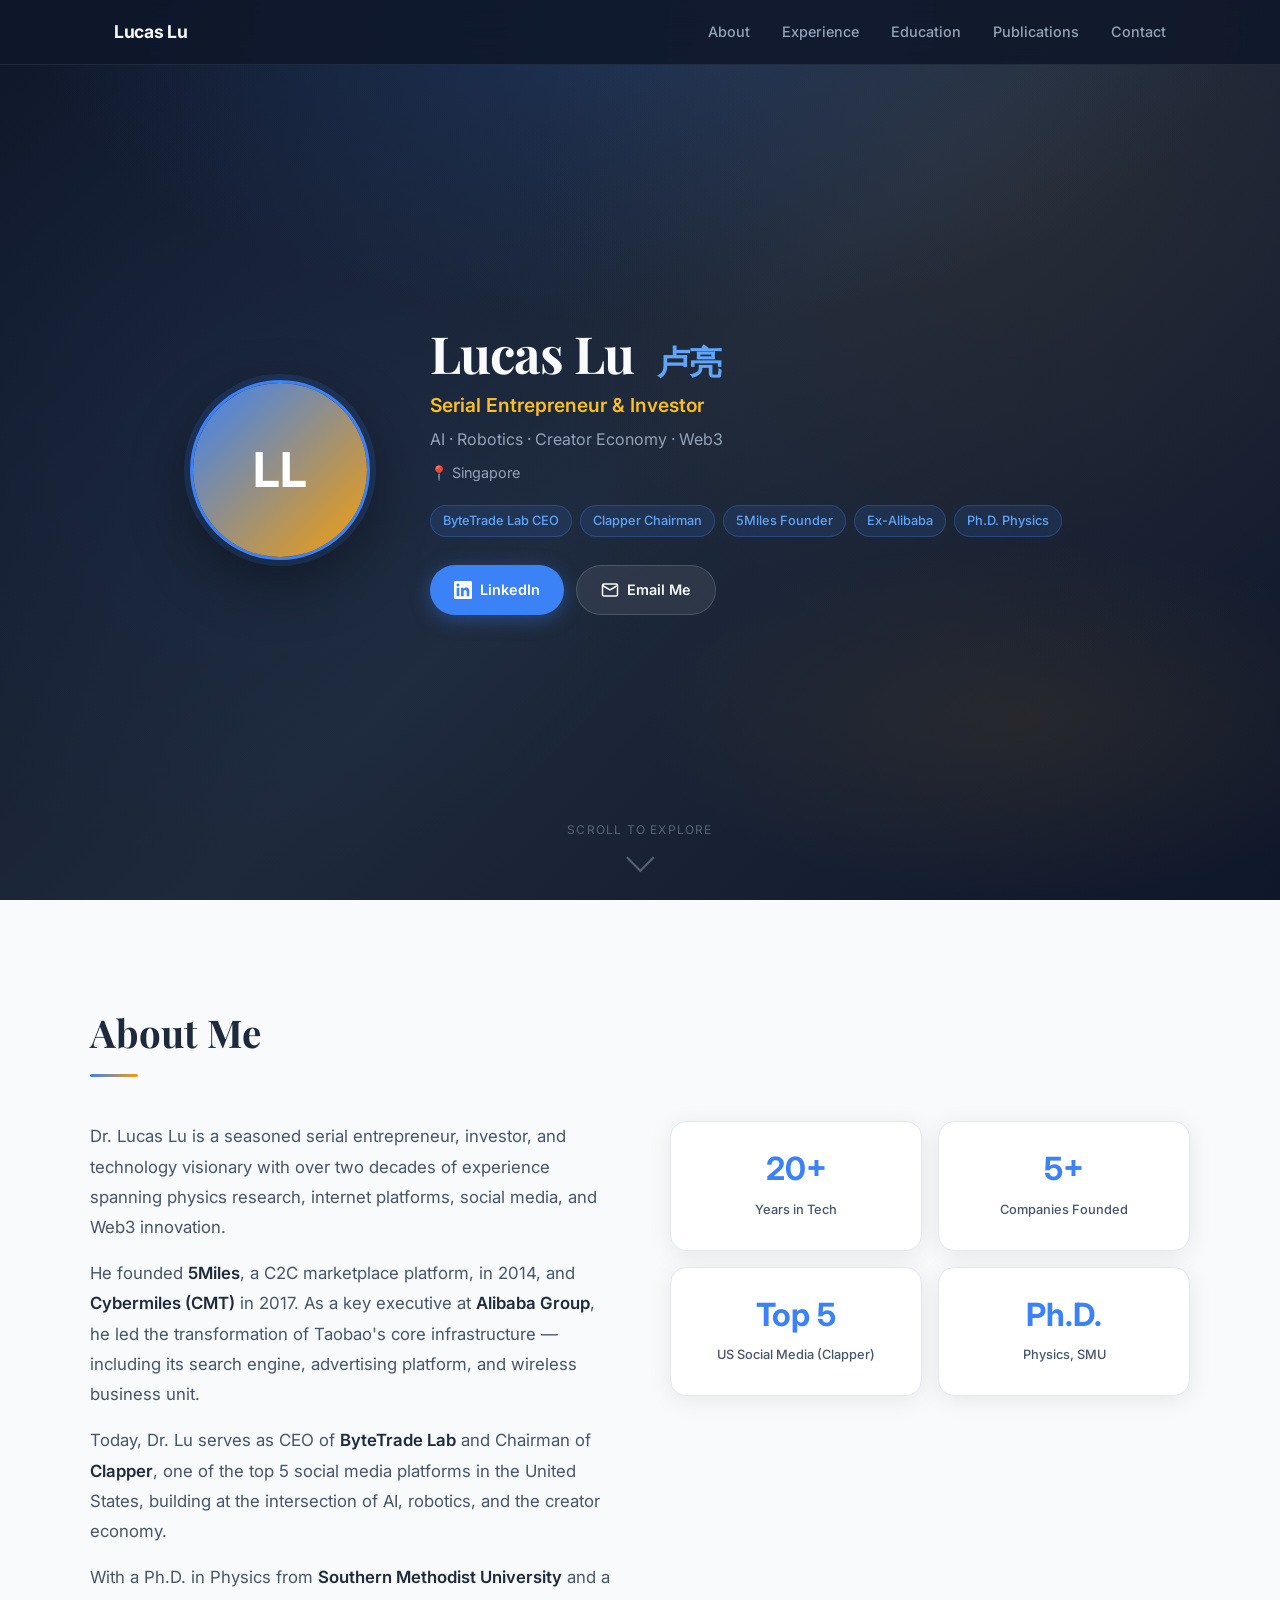
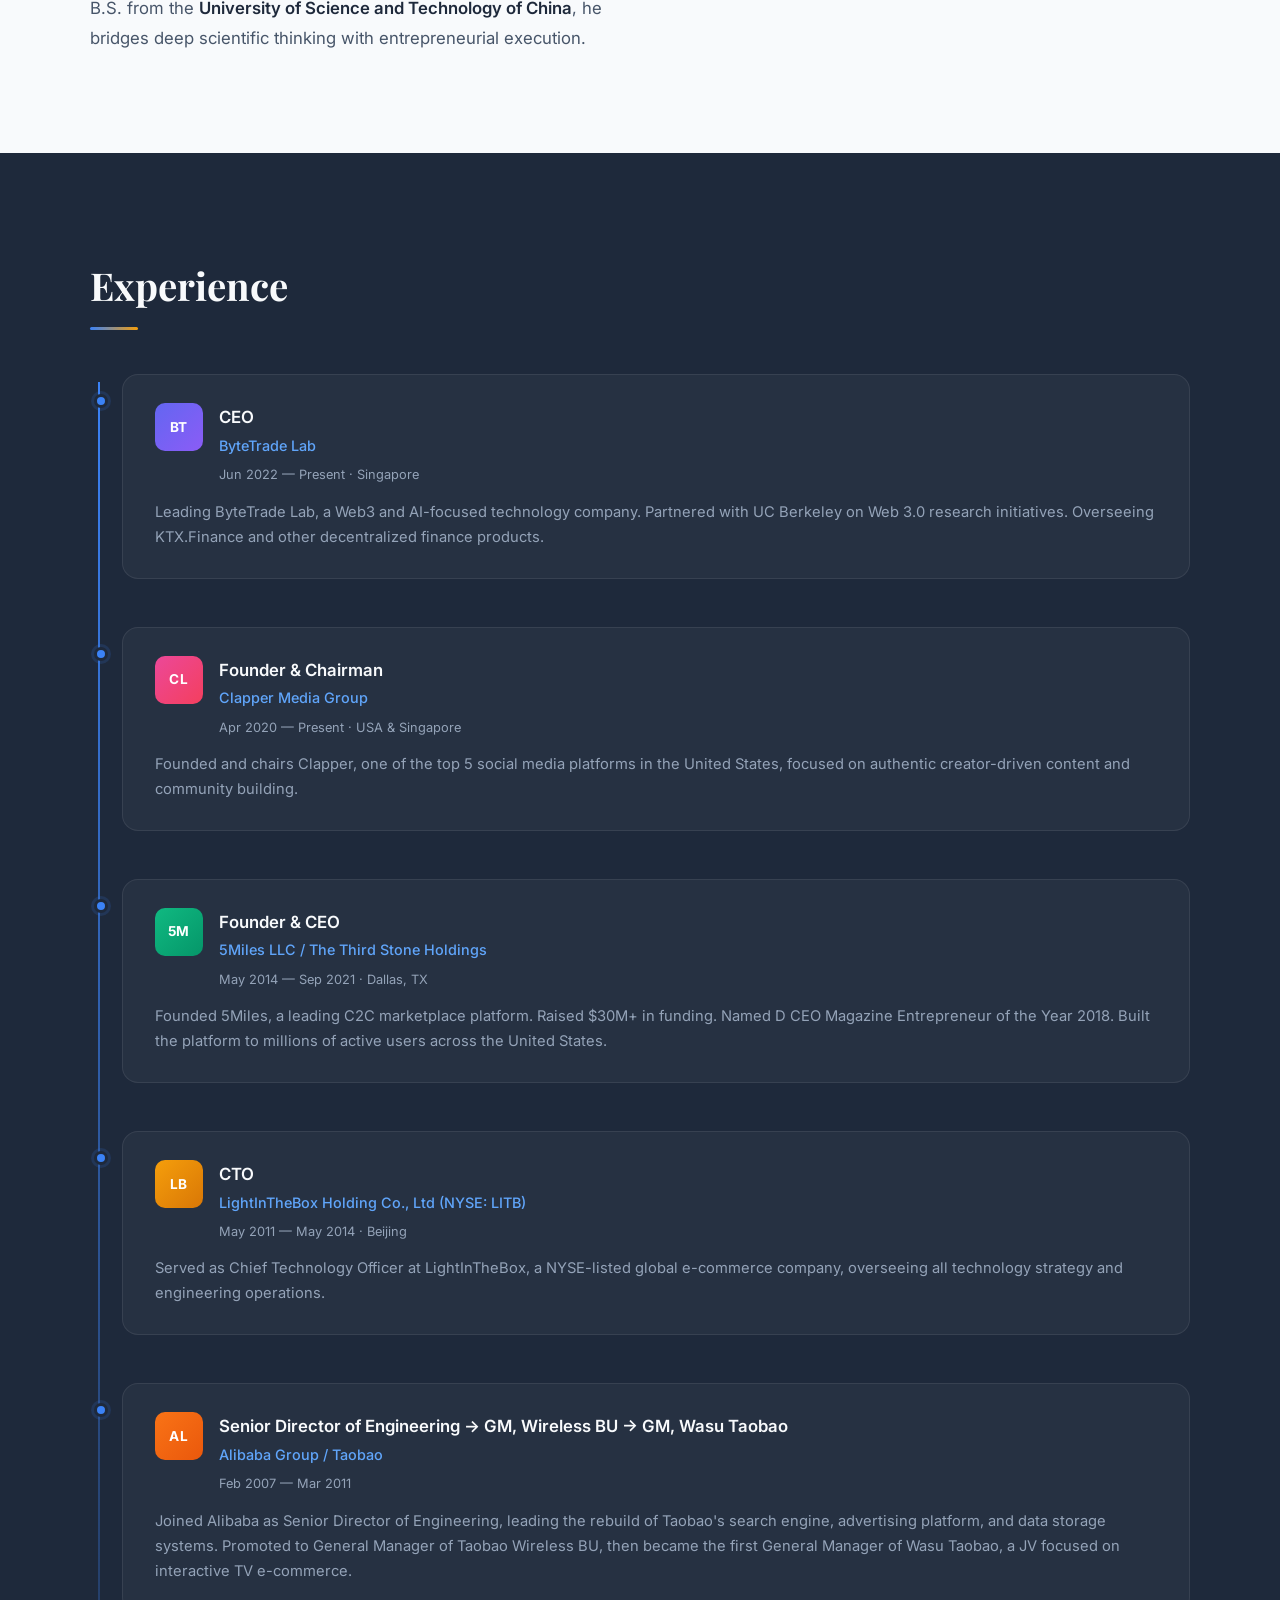
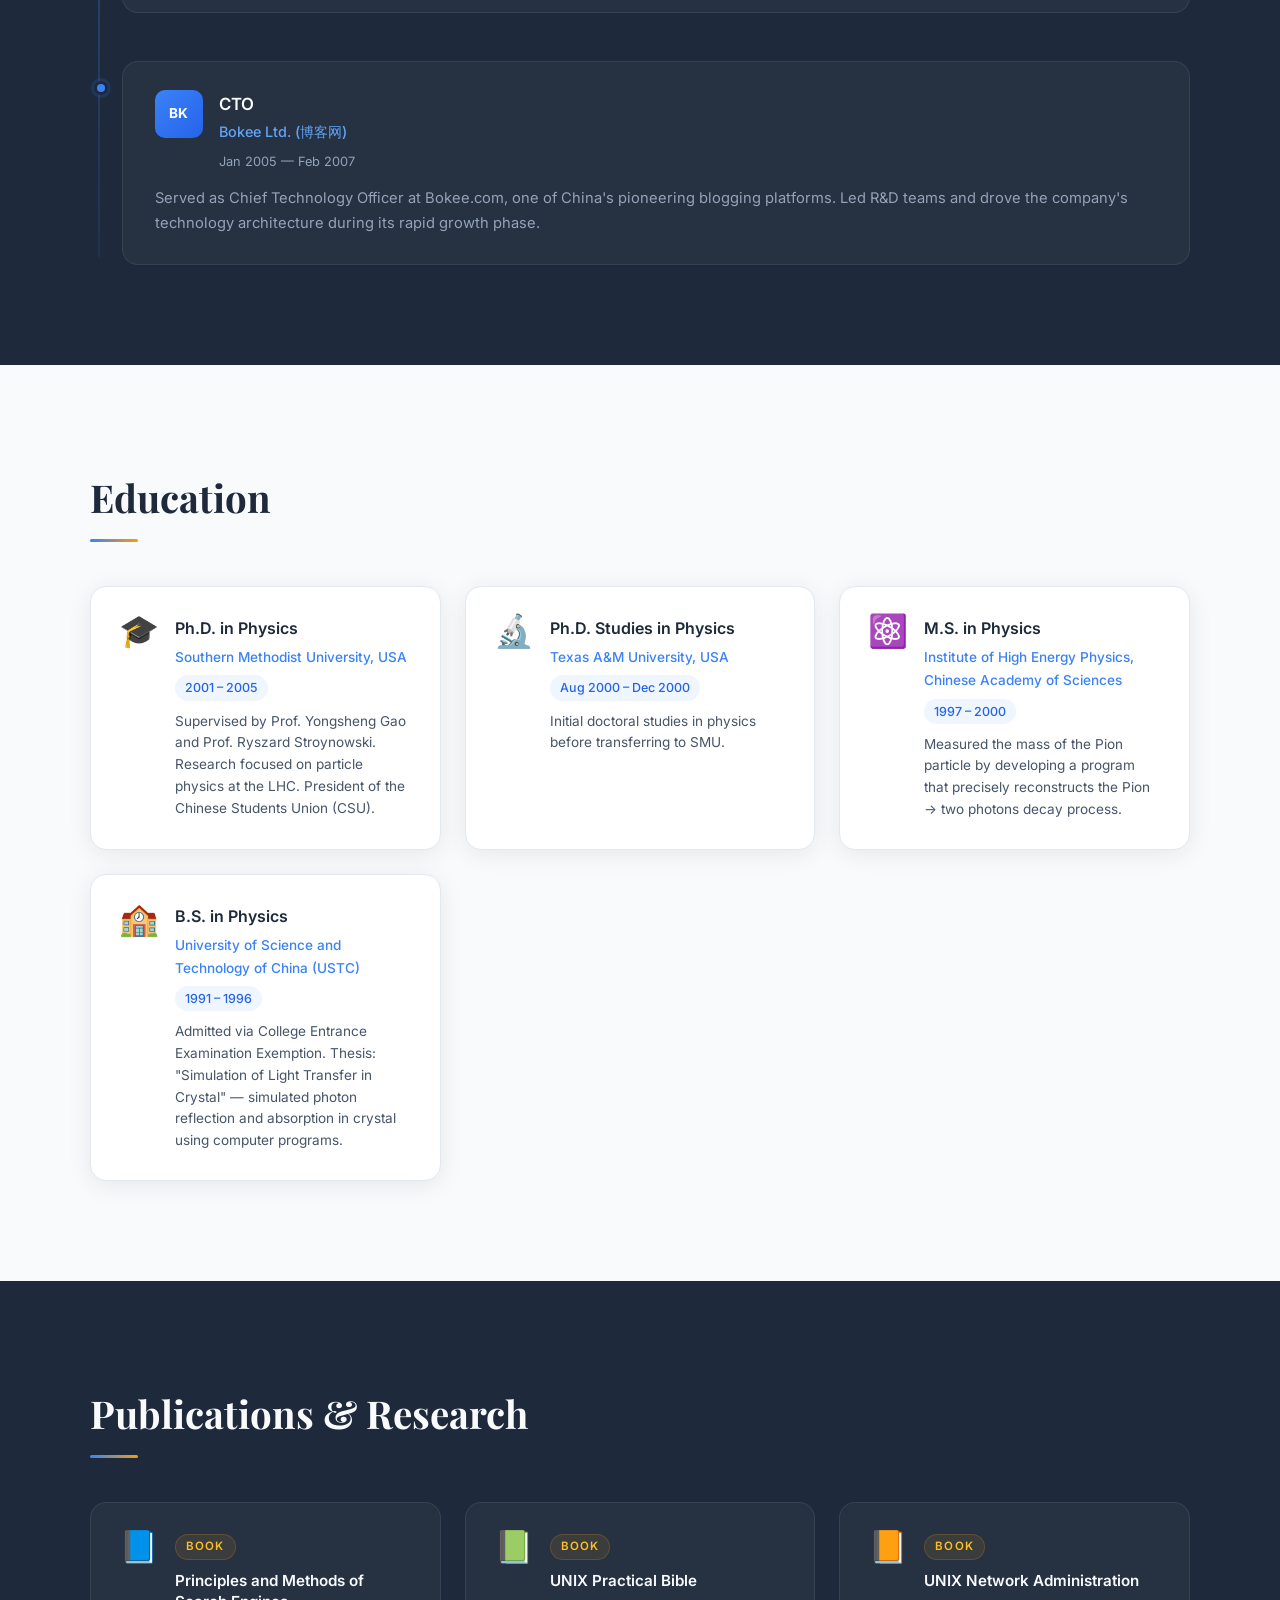
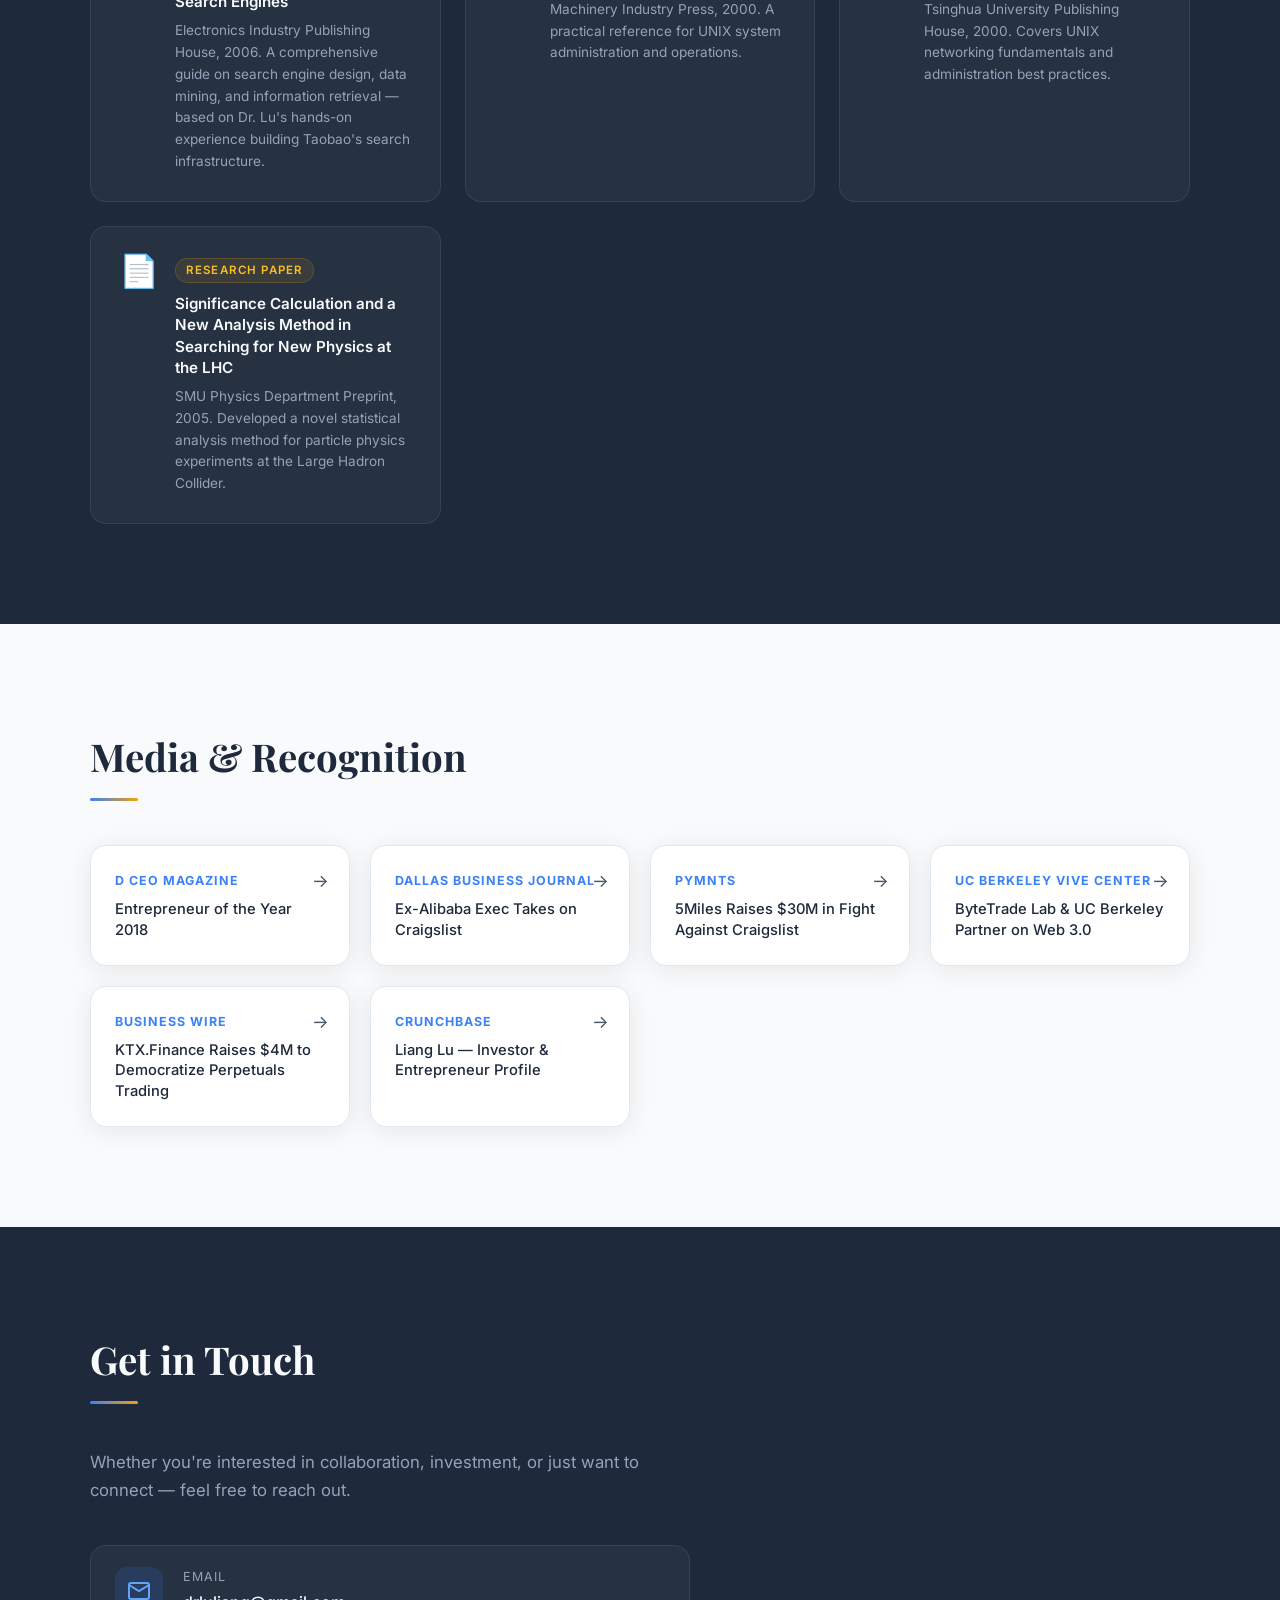
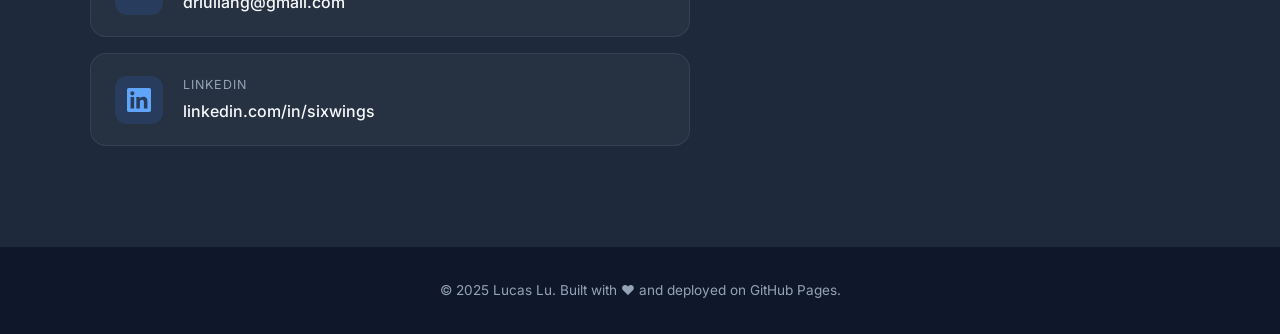
==== index.html @ 990ddc38 "Initial commit: Lucas Lu personal portfolio website" ====
<!DOCTYPE html>
<html lang="en">
<head>
  <meta charset="UTF-8" />
  <meta name="viewport" content="width=device-width, initial-scale=1.0" />
  <title>Lucas Lu — Serial Entrepreneur & Investor</title>
  <link rel="preconnect" href="https://fonts.googleapis.com" />
  <link rel="preconnect" href="https://fonts.gstatic.com" crossorigin />
  <link href="https://fonts.googleapis.com/css2?family=Inter:wght@300;400;500;600;700&family=Playfair+Display:wght@700&display=swap" rel="stylesheet" />
  <link rel="stylesheet" href="style.css" />
</head>
<body>

  <!-- 导航栏 -->
  <nav id="navbar">
    <div class="nav-inner">
      <span class="nav-logo">Lucas Lu</span>
      <ul class="nav-links">
        <li><a href="#about">About</a></li>
        <li><a href="#experience">Experience</a></li>
        <li><a href="#education">Education</a></li>
        <li><a href="#publications">Publications</a></li>
        <li><a href="#contact">Contact</a></li>
      </ul>
      <button class="hamburger" id="hamburger" aria-label="Toggle menu">
        <span></span><span></span><span></span>
      </button>
    </div>
  </nav>

  <!-- Hero 区域 -->
  <header class="hero" id="hero">
    <div class="hero-bg"></div>
    <div class="hero-content">
      <div class="hero-avatar">
        <img src="avatar.jpg" alt="Lucas Lu" onerror="this.style.display='none'; document.getElementById('avatar-fallback').style.display='flex';" />
        <div id="avatar-fallback" class="avatar-fallback">LL</div>
      </div>
      <div class="hero-text">
        <h1 class="hero-name">Lucas Lu <span class="hero-name-cn">卢亮</span></h1>
        <p class="hero-title">Serial Entrepreneur &amp; Investor</p>
        <p class="hero-subtitle">AI · Robotics · Creator Economy · Web3</p>
        <p class="hero-location">📍 Singapore</p>
        <div class="hero-tags">
          <span class="tag">ByteTrade Lab CEO</span>
          <span class="tag">Clapper Chairman</span>
          <span class="tag">5Miles Founder</span>
          <span class="tag">Ex-Alibaba</span>
          <span class="tag">Ph.D. Physics</span>
        </div>
        <div class="hero-cta">
          <a href="https://www.linkedin.com/in/sixwings/" target="_blank" class="btn btn-primary">
            <svg width="18" height="18" viewBox="0 0 24 24" fill="currentColor"><path d="M20.447 20.452h-3.554v-5.569c0-1.328-.027-3.037-1.852-3.037-1.853 0-2.136 1.445-2.136 2.939v5.667H9.351V9h3.414v1.561h.046c.477-.9 1.637-1.85 3.37-1.85 3.601 0 4.267 2.37 4.267 5.455v6.286zM5.337 7.433a2.062 2.062 0 0 1-2.063-2.065 2.064 2.064 0 1 1 2.063 2.065zm1.782 13.019H3.555V9h3.564v11.452zM22.225 0H1.771C.792 0 0 .774 0 1.729v20.542C0 23.227.792 24 1.771 24h20.451C23.2 24 24 23.227 24 22.271V1.729C24 .774 23.2 0 22.222 0h.003z"/></svg>
            LinkedIn
          </a>
          <a href="mailto:drluliang@gmail.com" class="btn btn-secondary">
            <svg width="18" height="18" viewBox="0 0 24 24" fill="none" stroke="currentColor" stroke-width="2"><path d="M4 4h16c1.1 0 2 .9 2 2v12c0 1.1-.9 2-2 2H4c-1.1 0-2-.9-2-2V6c0-1.1.9-2 2-2z"/><polyline points="22,6 12,12 2,6"/></svg>
            Email Me
          </a>
        </div>
      </div>
    </div>
    <div class="hero-scroll-hint">
      <span>Scroll to explore</span>
      <div class="scroll-arrow"></div>
    </div>
  </header>

  <!-- About 区域 -->
  <section id="about" class="section section-light">
    <div class="container">
      <h2 class="section-title">About Me</h2>
      <div class="about-grid">
        <div class="about-text">
          <p>Dr. Lucas Lu is a seasoned serial entrepreneur, investor, and technology visionary with over two decades of experience spanning physics research, internet platforms, social media, and Web3 innovation.</p>
          <p>He founded <strong>5Miles</strong>, a C2C marketplace platform, in 2014, and <strong>Cybermiles (CMT)</strong> in 2017. As a key executive at <strong>Alibaba Group</strong>, he led the transformation of Taobao's core infrastructure — including its search engine, advertising platform, and wireless business unit.</p>
          <p>Today, Dr. Lu serves as CEO of <strong>ByteTrade Lab</strong> and Chairman of <strong>Clapper</strong>, one of the top 5 social media platforms in the United States, building at the intersection of AI, robotics, and the creator economy.</p>
          <p>With a Ph.D. in Physics from <strong>Southern Methodist University</strong> and a B.S. from the <strong>University of Science and Technology of China</strong>, he bridges deep scientific thinking with entrepreneurial execution.</p>
        </div>
        <div class="about-stats">
          <div class="stat-card">
            <span class="stat-num">20+</span>
            <span class="stat-label">Years in Tech</span>
          </div>
          <div class="stat-card">
            <span class="stat-num">5+</span>
            <span class="stat-label">Companies Founded</span>
          </div>
          <div class="stat-card">
            <span class="stat-num">Top 5</span>
            <span class="stat-label">US Social Media (Clapper)</span>
          </div>
          <div class="stat-card">
            <span class="stat-num">Ph.D.</span>
            <span class="stat-label">Physics, SMU</span>
          </div>
        </div>
      </div>
    </div>
  </section>

  <!-- Experience 区域 -->
  <section id="experience" class="section section-dark">
    <div class="container">
      <h2 class="section-title">Experience</h2>
      <div class="timeline">

        <div class="timeline-item">
          <div class="timeline-dot"></div>
          <div class="timeline-content">
            <div class="timeline-header">
              <div class="company-logo logo-bytetrade">BT</div>
              <div>
                <h3>CEO</h3>
                <p class="company">ByteTrade Lab</p>
                <span class="period">Jun 2022 — Present · Singapore</span>
              </div>
            </div>
            <p class="timeline-desc">Leading ByteTrade Lab, a Web3 and AI-focused technology company. Partnered with UC Berkeley on Web 3.0 research initiatives. Overseeing KTX.Finance and other decentralized finance products.</p>
          </div>
        </div>

        <div class="timeline-item">
          <div class="timeline-dot"></div>
          <div class="timeline-content">
            <div class="timeline-header">
              <div class="company-logo logo-clapper">CL</div>
              <div>
                <h3>Founder &amp; Chairman</h3>
                <p class="company">Clapper Media Group</p>
                <span class="period">Apr 2020 — Present · USA &amp; Singapore</span>
              </div>
            </div>
            <p class="timeline-desc">Founded and chairs Clapper, one of the top 5 social media platforms in the United States, focused on authentic creator-driven content and community building.</p>
          </div>
        </div>

        <div class="timeline-item">
          <div class="timeline-dot"></div>
          <div class="timeline-content">
            <div class="timeline-header">
              <div class="company-logo logo-5miles">5M</div>
              <div>
                <h3>Founder &amp; CEO</h3>
                <p class="company">5Miles LLC / The Third Stone Holdings</p>
                <span class="period">May 2014 — Sep 2021 · Dallas, TX</span>
              </div>
            </div>
            <p class="timeline-desc">Founded 5Miles, a leading C2C marketplace platform. Raised $30M+ in funding. Named D CEO Magazine Entrepreneur of the Year 2018. Built the platform to millions of active users across the United States.</p>
          </div>
        </div>

        <div class="timeline-item">
          <div class="timeline-dot"></div>
          <div class="timeline-content">
            <div class="timeline-header">
              <div class="company-logo logo-litb">LB</div>
              <div>
                <h3>CTO</h3>
                <p class="company">LightInTheBox Holding Co., Ltd (NYSE: LITB)</p>
                <span class="period">May 2011 — May 2014 · Beijing</span>
              </div>
            </div>
            <p class="timeline-desc">Served as Chief Technology Officer at LightInTheBox, a NYSE-listed global e-commerce company, overseeing all technology strategy and engineering operations.</p>
          </div>
        </div>

        <div class="timeline-item">
          <div class="timeline-dot"></div>
          <div class="timeline-content">
            <div class="timeline-header">
              <div class="company-logo logo-alibaba">AL</div>
              <div>
                <h3>Senior Director of Engineering → GM, Wireless BU → GM, Wasu Taobao</h3>
                <p class="company">Alibaba Group / Taobao</p>
                <span class="period">Feb 2007 — Mar 2011</span>
              </div>
            </div>
            <p class="timeline-desc">Joined Alibaba as Senior Director of Engineering, leading the rebuild of Taobao's search engine, advertising platform, and data storage systems. Promoted to General Manager of Taobao Wireless BU, then became the first General Manager of Wasu Taobao, a JV focused on interactive TV e-commerce.</p>
          </div>
        </div>

        <div class="timeline-item">
          <div class="timeline-dot"></div>
          <div class="timeline-content">
            <div class="timeline-header">
              <div class="company-logo logo-bokee">BK</div>
              <div>
                <h3>CTO</h3>
                <p class="company">Bokee Ltd. (博客网)</p>
                <span class="period">Jan 2005 — Feb 2007</span>
              </div>
            </div>
            <p class="timeline-desc">Served as Chief Technology Officer at Bokee.com, one of China's pioneering blogging platforms. Led R&amp;D teams and drove the company's technology architecture during its rapid growth phase.</p>
          </div>
        </div>

      </div>
    </div>
  </section>

  <!-- Education 区域 -->
  <section id="education" class="section section-light">
    <div class="container">
      <h2 class="section-title">Education</h2>
      <div class="edu-grid">
        <div class="edu-card">
          <div class="edu-icon">🎓</div>
          <div class="edu-info">
            <h3>Ph.D. in Physics</h3>
            <p class="edu-school">Southern Methodist University, USA</p>
            <span class="edu-year">2001 – 2005</span>
            <p class="edu-detail">Supervised by Prof. Yongsheng Gao and Prof. Ryszard Stroynowski. Research focused on particle physics at the LHC. President of the Chinese Students Union (CSU).</p>
          </div>
        </div>
        <div class="edu-card">
          <div class="edu-icon">🔬</div>
          <div class="edu-info">
            <h3>Ph.D. Studies in Physics</h3>
            <p class="edu-school">Texas A&amp;M University, USA</p>
            <span class="edu-year">Aug 2000 – Dec 2000</span>
            <p class="edu-detail">Initial doctoral studies in physics before transferring to SMU.</p>
          </div>
        </div>
        <div class="edu-card">
          <div class="edu-icon">⚛️</div>
          <div class="edu-info">
            <h3>M.S. in Physics</h3>
            <p class="edu-school">Institute of High Energy Physics, Chinese Academy of Sciences</p>
            <span class="edu-year">1997 – 2000</span>
            <p class="edu-detail">Measured the mass of the Pion particle by developing a program that precisely reconstructs the Pion → two photons decay process.</p>
          </div>
        </div>
        <div class="edu-card">
          <div class="edu-icon">🏫</div>
          <div class="edu-info">
            <h3>B.S. in Physics</h3>
            <p class="edu-school">University of Science and Technology of China (USTC)</p>
            <span class="edu-year">1991 – 1996</span>
            <p class="edu-detail">Admitted via College Entrance Examination Exemption. Thesis: "Simulation of Light Transfer in Crystal" — simulated photon reflection and absorption in crystal using computer programs.</p>
          </div>
        </div>
      </div>
    </div>
  </section>

  <!-- Publications 区域 -->
  <section id="publications" class="section section-dark">
    <div class="container">
      <h2 class="section-title">Publications &amp; Research</h2>
      <div class="pub-grid">
        <div class="pub-card book">
          <div class="pub-icon">📘</div>
          <div class="pub-content">
            <span class="pub-type">Book</span>
            <h3>Principles and Methods of Search Engines</h3>
            <p>Electronics Industry Publishing House, 2006. A comprehensive guide on search engine design, data mining, and information retrieval — based on Dr. Lu's hands-on experience building Taobao's search infrastructure.</p>
          </div>
        </div>
        <div class="pub-card book">
          <div class="pub-icon">📗</div>
          <div class="pub-content">
            <span class="pub-type">Book</span>
            <h3>UNIX Practical Bible</h3>
            <p>Machinery Industry Press, 2000. A practical reference for UNIX system administration and operations.</p>
          </div>
        </div>
        <div class="pub-card book">
          <div class="pub-icon">📙</div>
          <div class="pub-content">
            <span class="pub-type">Book</span>
            <h3>UNIX Network Administration</h3>
            <p>Tsinghua University Publishing House, 2000. Covers UNIX networking fundamentals and administration best practices.</p>
          </div>
        </div>
        <div class="pub-card paper">
          <div class="pub-icon">📄</div>
          <div class="pub-content">
            <span class="pub-type">Research Paper</span>
            <h3>Significance Calculation and a New Analysis Method in Searching for New Physics at the LHC</h3>
            <p>SMU Physics Department Preprint, 2005. Developed a novel statistical analysis method for particle physics experiments at the Large Hadron Collider.</p>
          </div>
        </div>
      </div>
    </div>
  </section>

  <!-- Media 区域 -->
  <section id="media" class="section section-light">
    <div class="container">
      <h2 class="section-title">Media &amp; Recognition</h2>
      <div class="media-grid">
        <a href="https://www.dmagazine.com/publications/d-ceo/2018/july/entrepreneur-of-the-year/" target="_blank" class="media-card">
          <div class="media-source">D CEO Magazine</div>
          <p>Entrepreneur of the Year 2018</p>
          <span class="media-arrow">→</span>
        </a>
        <a href="https://www.bizjournals.com/dallas/news/2016/11/21/an-ex-alibaba-exec-takes-on-craigslist-and.html" target="_blank" class="media-card">
          <div class="media-source">Dallas Business Journal</div>
          <p>Ex-Alibaba Exec Takes on Craigslist</p>
          <span class="media-arrow">→</span>
        </a>
        <a href="https://www.pymnts.com/news/retail/2016/5miles-raises-30m-in-fight-against-craigslist/" target="_blank" class="media-card">
          <div class="media-source">PYMNTS</div>
          <p>5Miles Raises $30M in Fight Against Craigslist</p>
          <span class="media-arrow">→</span>
        </a>
        <a href="https://vivecenter.berkeley.edu/bytetrade-lab-and-uc-berkeley-partner-on-web-3-0/" target="_blank" class="media-card">
          <div class="media-source">UC Berkeley VIVE Center</div>
          <p>ByteTrade Lab &amp; UC Berkeley Partner on Web 3.0</p>
          <span class="media-arrow">→</span>
        </a>
        <a href="https://www.businesswire.com/news/home/20230711536808/en/KTX.Finance-Raises-4-Million-to-Democratize-Perpetuals-Trading" target="_blank" class="media-card">
          <div class="media-source">Business Wire</div>
          <p>KTX.Finance Raises $4M to Democratize Perpetuals Trading</p>
          <span class="media-arrow">→</span>
        </a>
        <a href="https://www.crunchbase.com/person/liang-lu" target="_blank" class="media-card">
          <div class="media-source">Crunchbase</div>
          <p>Liang Lu — Investor &amp; Entrepreneur Profile</p>
          <span class="media-arrow">→</span>
        </a>
      </div>
    </div>
  </section>

  <!-- Contact 区域 -->
  <section id="contact" class="section section-dark">
    <div class="container">
      <h2 class="section-title">Get in Touch</h2>
      <div class="contact-wrapper">
        <p class="contact-intro">Whether you're interested in collaboration, investment, or just want to connect — feel free to reach out.</p>
        <div class="contact-links">
          <a href="mailto:drluliang@gmail.com" class="contact-item">
            <div class="contact-icon">
              <svg width="24" height="24" viewBox="0 0 24 24" fill="none" stroke="currentColor" stroke-width="2"><path d="M4 4h16c1.1 0 2 .9 2 2v12c0 1.1-.9 2-2 2H4c-1.1 0-2-.9-2-2V6c0-1.1.9-2 2-2z"/><polyline points="22,6 12,12 2,6"/></svg>
            </div>
            <div>
              <span class="contact-label">Email</span>
              <span class="contact-value">drluliang@gmail.com</span>
            </div>
          </a>
          <a href="https://www.linkedin.com/in/sixwings/" target="_blank" class="contact-item">
            <div class="contact-icon">
              <svg width="24" height="24" viewBox="0 0 24 24" fill="currentColor"><path d="M20.447 20.452h-3.554v-5.569c0-1.328-.027-3.037-1.852-3.037-1.853 0-2.136 1.445-2.136 2.939v5.667H9.351V9h3.414v1.561h.046c.477-.9 1.637-1.85 3.37-1.85 3.601 0 4.267 2.37 4.267 5.455v6.286zM5.337 7.433a2.062 2.062 0 0 1-2.063-2.065 2.064 2.064 0 1 1 2.063 2.065zm1.782 13.019H3.555V9h3.564v11.452zM22.225 0H1.771C.792 0 0 .774 0 1.729v20.542C0 23.227.792 24 1.771 24h20.451C23.2 24 24 23.227 24 22.271V1.729C24 .774 23.2 0 22.222 0h.003z"/></svg>
            </div>
            <div>
              <span class="contact-label">LinkedIn</span>
              <span class="contact-value">linkedin.com/in/sixwings</span>
            </div>
          </a>
        </div>
      </div>
    </div>
  </section>

  <!-- Footer -->
  <footer class="footer">
    <p>© 2025 Lucas Lu. Built with ❤️ and deployed on GitHub Pages.</p>
  </footer>

  <script src="script.js"></script>
</body>
</html>
---- style.css ----
/* ===== 全局重置与基础样式 ===== */
*, *::before, *::after {
  box-sizing: border-box;
  margin: 0;
  padding: 0;
}

:root {
  --primary: #0f172a;
  --secondary: #1e293b;
  --accent: #3b82f6;
  --accent-light: #60a5fa;
  --accent-glow: rgba(59, 130, 246, 0.15);
  --gold: #f59e0b;
  --gold-light: #fbbf24;
  --text-primary: #f8fafc;
  --text-secondary: #94a3b8;
  --text-dark: #1e293b;
  --text-dark-secondary: #475569;
  --surface-light: #f8fafc;
  --surface-card: #ffffff;
  --border-light: #e2e8f0;
  --border-dark: rgba(255,255,255,0.08);
  --radius: 16px;
  --radius-sm: 8px;
  --shadow: 0 4px 24px rgba(0,0,0,0.08);
  --shadow-lg: 0 8px 40px rgba(0,0,0,0.15);
  --transition: 0.3s cubic-bezier(0.4, 0, 0.2, 1);
}

html {
  scroll-behavior: smooth;
  font-size: 16px;
}

body {
  font-family: 'Inter', -apple-system, BlinkMacSystemFont, sans-serif;
  background: var(--primary);
  color: var(--text-primary);
  line-height: 1.7;
  overflow-x: hidden;
}

/* ===== 导航栏 ===== */
#navbar {
  position: fixed;
  top: 0;
  left: 0;
  right: 0;
  z-index: 1000;
  background: rgba(15, 23, 42, 0.85);
  backdrop-filter: blur(20px);
  -webkit-backdrop-filter: blur(20px);
  border-bottom: 1px solid var(--border-dark);
  transition: var(--transition);
}

.nav-inner {
  max-width: 1100px;
  margin: 0 auto;
  padding: 0 24px;
  height: 64px;
  display: flex;
  align-items: center;
  justify-content: space-between;
}

.nav-logo {
  font-weight: 700;
  font-size: 1.1rem;
  color: var(--text-primary);
  letter-spacing: -0.02em;
}

.nav-links {
  list-style: none;
  display: flex;
  gap: 32px;
}

.nav-links a {
  color: var(--text-secondary);
  text-decoration: none;
  font-size: 0.9rem;
  font-weight: 500;
  transition: color var(--transition);
}

.nav-links a:hover {
  color: var(--accent-light);
}

.hamburger {
  display: none;
  flex-direction: column;
  gap: 5px;
  background: none;
  border: none;
  cursor: pointer;
  padding: 4px;
}

.hamburger span {
  display: block;
  width: 24px;
  height: 2px;
  background: var(--text-primary);
  border-radius: 2px;
  transition: var(--transition);
}

/* ===== Hero 区域 ===== */
.hero {
  min-height: 100vh;
  display: flex;
  flex-direction: column;
  align-items: center;
  justify-content: center;
  position: relative;
  overflow: hidden;
  padding: 100px 24px 60px;
}

.hero-bg {
  position: absolute;
  inset: 0;
  background: 
    radial-gradient(ellipse 80% 60% at 50% 0%, rgba(59,130,246,0.18) 0%, transparent 60%),
    radial-gradient(ellipse 60% 40% at 80% 80%, rgba(245,158,11,0.08) 0%, transparent 50%),
    linear-gradient(135deg, #0f172a 0%, #1e293b 50%, #0f172a 100%);
  z-index: 0;
}

.hero-bg::before {
  content: '';
  position: absolute;
  inset: 0;
  background-image: 
    radial-gradient(circle at 20% 50%, rgba(59,130,246,0.05) 0%, transparent 40%),
    radial-gradient(circle at 80% 20%, rgba(245,158,11,0.05) 0%, transparent 40%);
}

.hero-content {
  position: relative;
  z-index: 1;
  display: flex;
  align-items: center;
  gap: 60px;
  max-width: 900px;
  width: 100%;
}

.hero-avatar {
  flex-shrink: 0;
  width: 180px;
  height: 180px;
  border-radius: 50%;
  overflow: hidden;
  border: 3px solid var(--accent);
  box-shadow: 0 0 0 6px var(--accent-glow), 0 20px 60px rgba(0,0,0,0.4);
  position: relative;
}

.hero-avatar img {
  width: 100%;
  height: 100%;
  object-fit: cover;
}

.avatar-fallback {
  display: none;
  width: 100%;
  height: 100%;
  background: linear-gradient(135deg, var(--accent), var(--gold));
  align-items: center;
  justify-content: center;
  font-size: 3rem;
  font-weight: 700;
  color: white;
}

.hero-name {
  font-family: 'Playfair Display', Georgia, serif;
  font-size: clamp(2.2rem, 5vw, 3.2rem);
  font-weight: 700;
  line-height: 1.1;
  letter-spacing: -0.02em;
  margin-bottom: 8px;
}

.hero-name-cn {
  color: var(--accent-light);
  font-size: 0.65em;
  margin-left: 12px;
  vertical-align: middle;
}

.hero-title {
  font-size: 1.2rem;
  font-weight: 600;
  color: var(--gold-light);
  margin-bottom: 4px;
}

.hero-subtitle {
  font-size: 1rem;
  color: var(--text-secondary);
  margin-bottom: 8px;
}

.hero-location {
  font-size: 0.9rem;
  color: var(--text-secondary);
  margin-bottom: 20px;
}

.hero-tags {
  display: flex;
  flex-wrap: wrap;
  gap: 8px;
  margin-bottom: 28px;
}

.tag {
  background: rgba(59, 130, 246, 0.12);
  border: 1px solid rgba(59, 130, 246, 0.3);
  color: var(--accent-light);
  padding: 4px 12px;
  border-radius: 100px;
  font-size: 0.8rem;
  font-weight: 500;
}

.hero-cta {
  display: flex;
  gap: 12px;
  flex-wrap: wrap;
}

.btn {
  display: inline-flex;
  align-items: center;
  gap: 8px;
  padding: 12px 24px;
  border-radius: 100px;
  font-size: 0.9rem;
  font-weight: 600;
  text-decoration: none;
  transition: all var(--transition);
  cursor: pointer;
  border: none;
}

.btn-primary {
  background: var(--accent);
  color: white;
  box-shadow: 0 4px 20px rgba(59, 130, 246, 0.4);
}

.btn-primary:hover {
  background: #2563eb;
  transform: translateY(-2px);
  box-shadow: 0 8px 30px rgba(59, 130, 246, 0.5);
}

.btn-secondary {
  background: rgba(255,255,255,0.08);
  color: var(--text-primary);
  border: 1px solid rgba(255,255,255,0.15);
}

.btn-secondary:hover {
  background: rgba(255,255,255,0.14);
  transform: translateY(-2px);
}

.hero-scroll-hint {
  position: absolute;
  bottom: 32px;
  left: 50%;
  transform: translateX(-50%);
  display: flex;
  flex-direction: column;
  align-items: center;
  gap: 8px;
  z-index: 1;
  opacity: 0.5;
}

.hero-scroll-hint span {
  font-size: 0.75rem;
  letter-spacing: 0.1em;
  text-transform: uppercase;
  color: var(--text-secondary);
}

.scroll-arrow {
  width: 20px;
  height: 20px;
  border-right: 2px solid var(--text-secondary);
  border-bottom: 2px solid var(--text-secondary);
  transform: rotate(45deg);
  animation: bounce 2s infinite;
}

@keyframes bounce {
  0%, 100% { transform: rotate(45deg) translateY(0); }
  50% { transform: rotate(45deg) translateY(6px); }
}

/* ===== 通用 Section ===== */
.section {
  padding: 100px 24px;
}

.section-light {
  background: var(--surface-light);
  color: var(--text-dark);
}

.section-dark {
  background: var(--secondary);
  color: var(--text-primary);
}

.container {
  max-width: 1100px;
  margin: 0 auto;
}

.section-title {
  font-family: 'Playfair Display', Georgia, serif;
  font-size: clamp(1.8rem, 4vw, 2.4rem);
  font-weight: 700;
  margin-bottom: 56px;
  position: relative;
  display: inline-block;
}

.section-title::after {
  content: '';
  position: absolute;
  bottom: -12px;
  left: 0;
  width: 48px;
  height: 3px;
  background: linear-gradient(90deg, var(--accent), var(--gold));
  border-radius: 2px;
}

/* ===== About 区域 ===== */
.about-grid {
  display: grid;
  grid-template-columns: 1fr 1fr;
  gap: 60px;
  align-items: start;
}

.about-text p {
  margin-bottom: 16px;
  color: var(--text-dark-secondary);
  font-size: 1.05rem;
  line-height: 1.8;
}

.about-text p:last-child {
  margin-bottom: 0;
}

.about-text strong {
  color: var(--text-dark);
  font-weight: 600;
}

.about-stats {
  display: grid;
  grid-template-columns: 1fr 1fr;
  gap: 16px;
}

.stat-card {
  background: var(--surface-card);
  border: 1px solid var(--border-light);
  border-radius: var(--radius);
  padding: 28px 20px;
  text-align: center;
  box-shadow: var(--shadow);
  transition: transform var(--transition), box-shadow var(--transition);
}

.stat-card:hover {
  transform: translateY(-4px);
  box-shadow: var(--shadow-lg);
}

.stat-num {
  display: block;
  font-size: 2rem;
  font-weight: 700;
  color: var(--accent);
  line-height: 1.2;
  margin-bottom: 6px;
}

.stat-label {
  font-size: 0.8rem;
  color: var(--text-dark-secondary);
  font-weight: 500;
  line-height: 1.3;
}

/* ===== Timeline (Experience) ===== */
.timeline {
  position: relative;
  padding-left: 32px;
}

.timeline::before {
  content: '';
  position: absolute;
  left: 8px;
  top: 8px;
  bottom: 8px;
  width: 2px;
  background: linear-gradient(to bottom, var(--accent), rgba(59,130,246,0.1));
}

.timeline-item {
  position: relative;
  margin-bottom: 48px;
}

.timeline-item:last-child {
  margin-bottom: 0;
}

.timeline-dot {
  position: absolute;
  left: -28px;
  top: 20px;
  width: 14px;
  height: 14px;
  border-radius: 50%;
  background: var(--accent);
  border: 3px solid var(--secondary);
  box-shadow: 0 0 0 3px var(--accent-glow);
}

.timeline-content {
  background: rgba(255,255,255,0.04);
  border: 1px solid var(--border-dark);
  border-radius: var(--radius);
  padding: 28px 32px;
  transition: background var(--transition), border-color var(--transition);
}

.timeline-content:hover {
  background: rgba(255,255,255,0.07);
  border-color: rgba(59,130,246,0.3);
}

.timeline-header {
  display: flex;
  align-items: flex-start;
  gap: 16px;
  margin-bottom: 12px;
}

.company-logo {
  width: 48px;
  height: 48px;
  border-radius: 10px;
  display: flex;
  align-items: center;
  justify-content: center;
  font-weight: 700;
  font-size: 0.85rem;
  flex-shrink: 0;
  letter-spacing: 0.05em;
}

.logo-bytetrade { background: linear-gradient(135deg, #6366f1, #8b5cf6); color: white; }
.logo-clapper   { background: linear-gradient(135deg, #ec4899, #f43f5e); color: white; }
.logo-5miles    { background: linear-gradient(135deg, #10b981, #059669); color: white; }
.logo-litb      { background: linear-gradient(135deg, #f59e0b, #d97706); color: white; }
.logo-alibaba   { background: linear-gradient(135deg, #f97316, #ea580c); color: white; }
.logo-bokee     { background: linear-gradient(135deg, #3b82f6, #2563eb); color: white; }

.timeline-header h3 {
  font-size: 1.05rem;
  font-weight: 600;
  margin-bottom: 2px;
  color: var(--text-primary);
}

.timeline-header .company {
  font-size: 0.9rem;
  color: var(--accent-light);
  font-weight: 500;
  margin-bottom: 2px;
}

.period {
  font-size: 0.8rem;
  color: var(--text-secondary);
}

.timeline-desc {
  font-size: 0.92rem;
  color: var(--text-secondary);
  line-height: 1.7;
}

/* ===== Education ===== */
.edu-grid {
  display: grid;
  grid-template-columns: repeat(auto-fill, minmax(280px, 1fr));
  gap: 24px;
}

.edu-card {
  background: var(--surface-card);
  border: 1px solid var(--border-light);
  border-radius: var(--radius);
  padding: 28px;
  display: flex;
  gap: 16px;
  box-shadow: var(--shadow);
  transition: transform var(--transition), box-shadow var(--transition);
}

.edu-card:hover {
  transform: translateY(-4px);
  box-shadow: var(--shadow-lg);
}

.edu-icon {
  font-size: 2rem;
  flex-shrink: 0;
  line-height: 1;
}

.edu-info h3 {
  font-size: 1rem;
  font-weight: 600;
  color: var(--text-dark);
  margin-bottom: 4px;
}

.edu-school {
  font-size: 0.85rem;
  color: var(--accent);
  font-weight: 500;
  margin-bottom: 4px;
}

.edu-year {
  display: inline-block;
  font-size: 0.78rem;
  background: #eff6ff;
  color: #2563eb;
  padding: 2px 10px;
  border-radius: 100px;
  font-weight: 500;
  margin-bottom: 10px;
}

.edu-detail {
  font-size: 0.85rem;
  color: var(--text-dark-secondary);
  line-height: 1.6;
}

/* ===== Publications ===== */
.pub-grid {
  display: grid;
  grid-template-columns: repeat(auto-fill, minmax(300px, 1fr));
  gap: 24px;
}

.pub-card {
  background: rgba(255,255,255,0.04);
  border: 1px solid var(--border-dark);
  border-radius: var(--radius);
  padding: 28px;
  display: flex;
  gap: 16px;
  transition: background var(--transition), border-color var(--transition), transform var(--transition);
}

.pub-card:hover {
  background: rgba(255,255,255,0.07);
  border-color: rgba(59,130,246,0.3);
  transform: translateY(-4px);
}

.pub-icon {
  font-size: 2rem;
  flex-shrink: 0;
  line-height: 1;
}

.pub-type {
  display: inline-block;
  font-size: 0.72rem;
  text-transform: uppercase;
  letter-spacing: 0.1em;
  font-weight: 600;
  color: var(--gold-light);
  background: rgba(245,158,11,0.1);
  border: 1px solid rgba(245,158,11,0.2);
  padding: 2px 10px;
  border-radius: 100px;
  margin-bottom: 10px;
}

.pub-content h3 {
  font-size: 0.95rem;
  font-weight: 600;
  color: var(--text-primary);
  margin-bottom: 8px;
  line-height: 1.4;
}

.pub-content p {
  font-size: 0.85rem;
  color: var(--text-secondary);
  line-height: 1.6;
}

/* ===== Media ===== */
.media-grid {
  display: grid;
  grid-template-columns: repeat(auto-fill, minmax(260px, 1fr));
  gap: 20px;
}

.media-card {
  background: var(--surface-card);
  border: 1px solid var(--border-light);
  border-radius: var(--radius);
  padding: 24px;
  text-decoration: none;
  display: flex;
  flex-direction: column;
  gap: 8px;
  box-shadow: var(--shadow);
  transition: transform var(--transition), box-shadow var(--transition), border-color var(--transition);
  position: relative;
}

.media-card:hover {
  transform: translateY(-4px);
  box-shadow: var(--shadow-lg);
  border-color: var(--accent);
}

.media-source {
  font-size: 0.78rem;
  font-weight: 700;
  text-transform: uppercase;
  letter-spacing: 0.08em;
  color: var(--accent);
}

.media-card p {
  font-size: 0.92rem;
  color: var(--text-dark);
  font-weight: 500;
  line-height: 1.4;
}

.media-arrow {
  position: absolute;
  top: 20px;
  right: 20px;
  font-size: 1.1rem;
  color: var(--text-dark-secondary);
  transition: transform var(--transition), color var(--transition);
}

.media-card:hover .media-arrow {
  transform: translateX(4px);
  color: var(--accent);
}

/* ===== Contact ===== */
.contact-wrapper {
  max-width: 600px;
}

.contact-intro {
  font-size: 1.05rem;
  color: var(--text-secondary);
  margin-bottom: 40px;
  line-height: 1.7;
}

.contact-links {
  display: flex;
  flex-direction: column;
  gap: 16px;
}

.contact-item {
  display: flex;
  align-items: center;
  gap: 20px;
  padding: 20px 24px;
  background: rgba(255,255,255,0.04);
  border: 1px solid var(--border-dark);
  border-radius: var(--radius);
  text-decoration: none;
  color: var(--text-primary);
  transition: background var(--transition), border-color var(--transition), transform var(--transition);
}

.contact-item:hover {
  background: rgba(255,255,255,0.08);
  border-color: rgba(59,130,246,0.4);
  transform: translateX(6px);
}

.contact-icon {
  width: 48px;
  height: 48px;
  background: var(--accent-glow);
  border-radius: 12px;
  display: flex;
  align-items: center;
  justify-content: center;
  color: var(--accent-light);
  flex-shrink: 0;
}

.contact-label {
  display: block;
  font-size: 0.78rem;
  text-transform: uppercase;
  letter-spacing: 0.08em;
  color: var(--text-secondary);
  margin-bottom: 2px;
}

.contact-value {
  display: block;
  font-size: 1rem;
  font-weight: 500;
  color: var(--text-primary);
}

/* ===== Footer ===== */
.footer {
  background: var(--primary);
  border-top: 1px solid var(--border-dark);
  text-align: center;
  padding: 32px 24px;
  font-size: 0.85rem;
  color: var(--text-secondary);
}

/* ===== 响应式布局 ===== */
@media (max-width: 768px) {
  .nav-links {
    display: none;
    position: absolute;
    top: 64px;
    left: 0;
    right: 0;
    background: rgba(15, 23, 42, 0.98);
    flex-direction: column;
    padding: 20px 24px;
    gap: 20px;
    border-bottom: 1px solid var(--border-dark);
  }

  .nav-links.open {
    display: flex;
  }

  .hamburger {
    display: flex;
  }

  .hero-content {
    flex-direction: column;
    text-align: center;
    gap: 32px;
  }

  .hero-avatar {
    width: 140px;
    height: 140px;
  }

  .hero-tags {
    justify-content: center;
  }

  .hero-cta {
    justify-content: center;
  }

  .about-grid {
    grid-template-columns: 1fr;
    gap: 40px;
  }

  .about-stats {
    grid-template-columns: repeat(2, 1fr);
  }

  .timeline {
    padding-left: 24px;
  }

  .timeline-content {
    padding: 20px;
  }

  .section {
    padding: 72px 20px;
  }
}

@media (max-width: 480px) {
  .about-stats {
    grid-template-columns: 1fr 1fr;
  }

  .edu-grid,
  .pub-grid,
  .media-grid {
    grid-template-columns: 1fr;
  }
}

/* ===== 滚动动画 ===== */
.fade-in {
  opacity: 0;
  transform: translateY(30px);
  transition: opacity 0.6s ease, transform 0.6s ease;
}

.fade-in.visible {
  opacity: 1;
  transform: translateY(0);
}
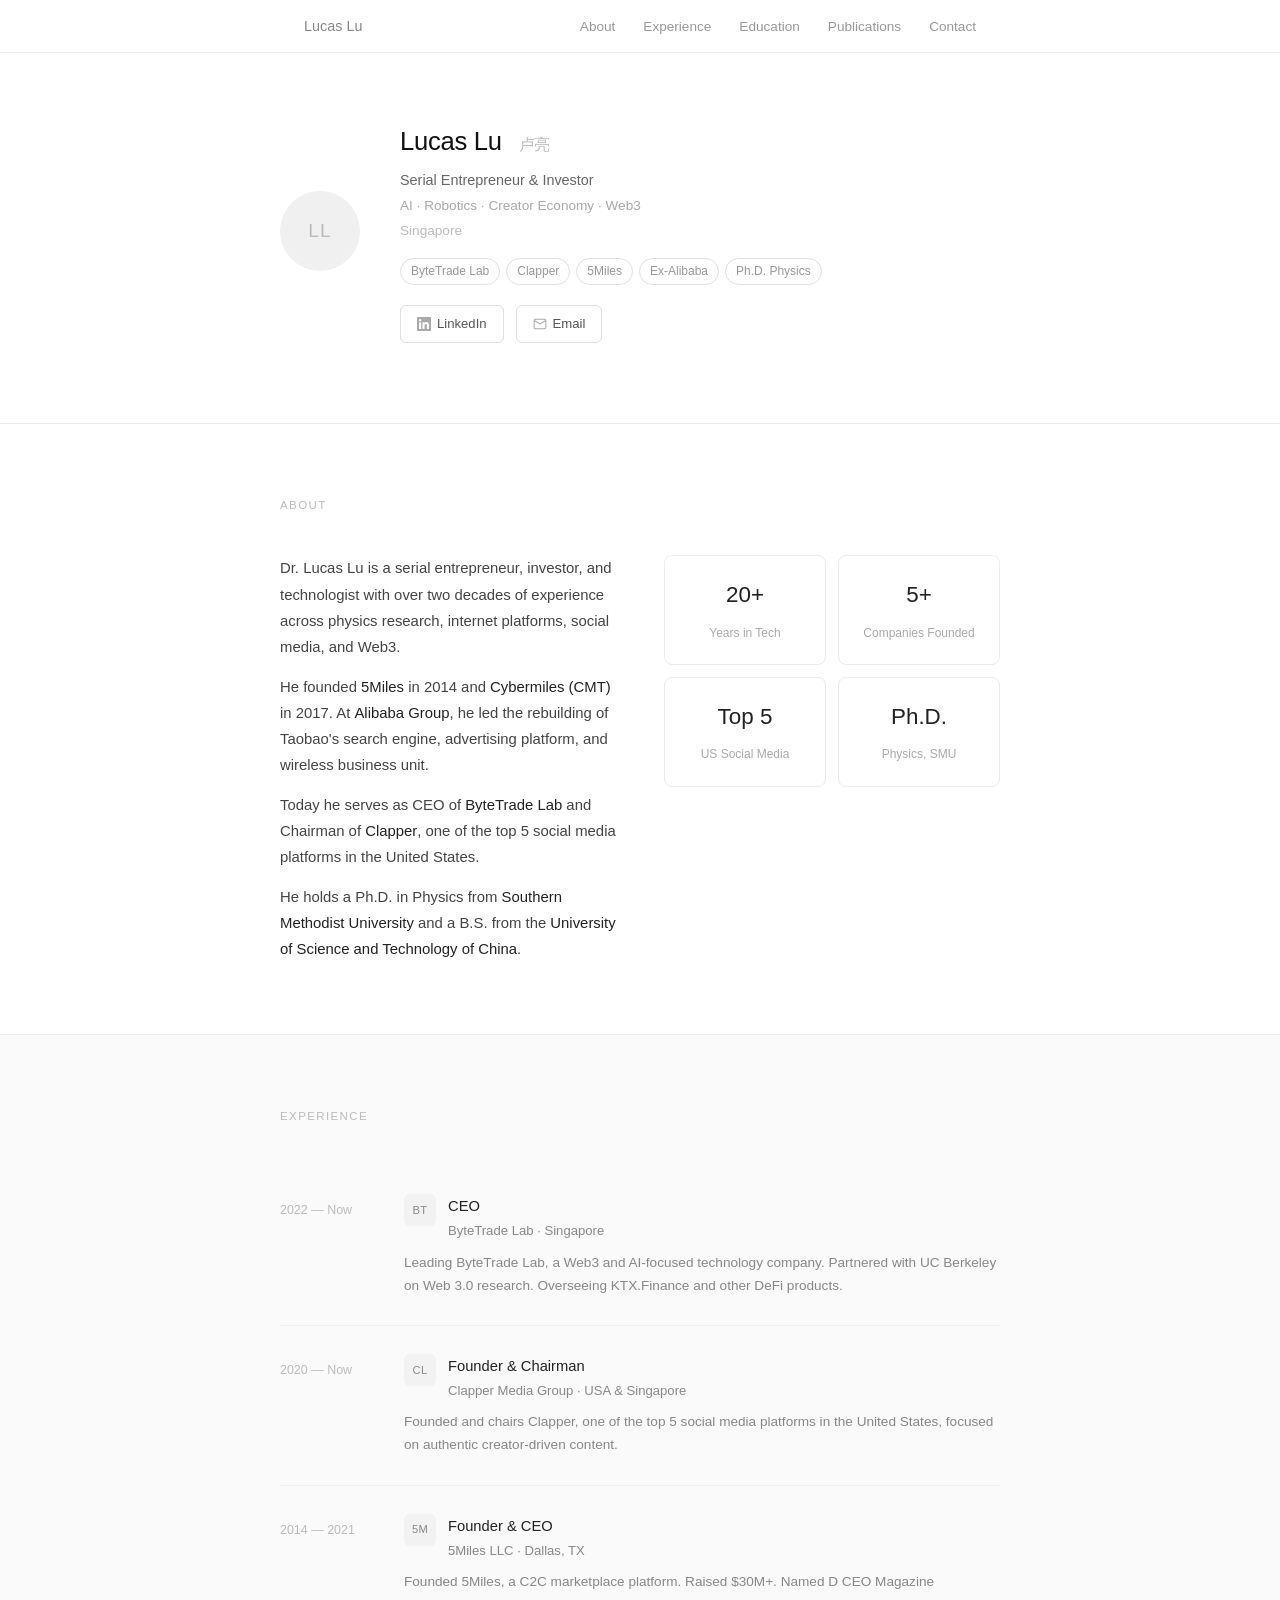
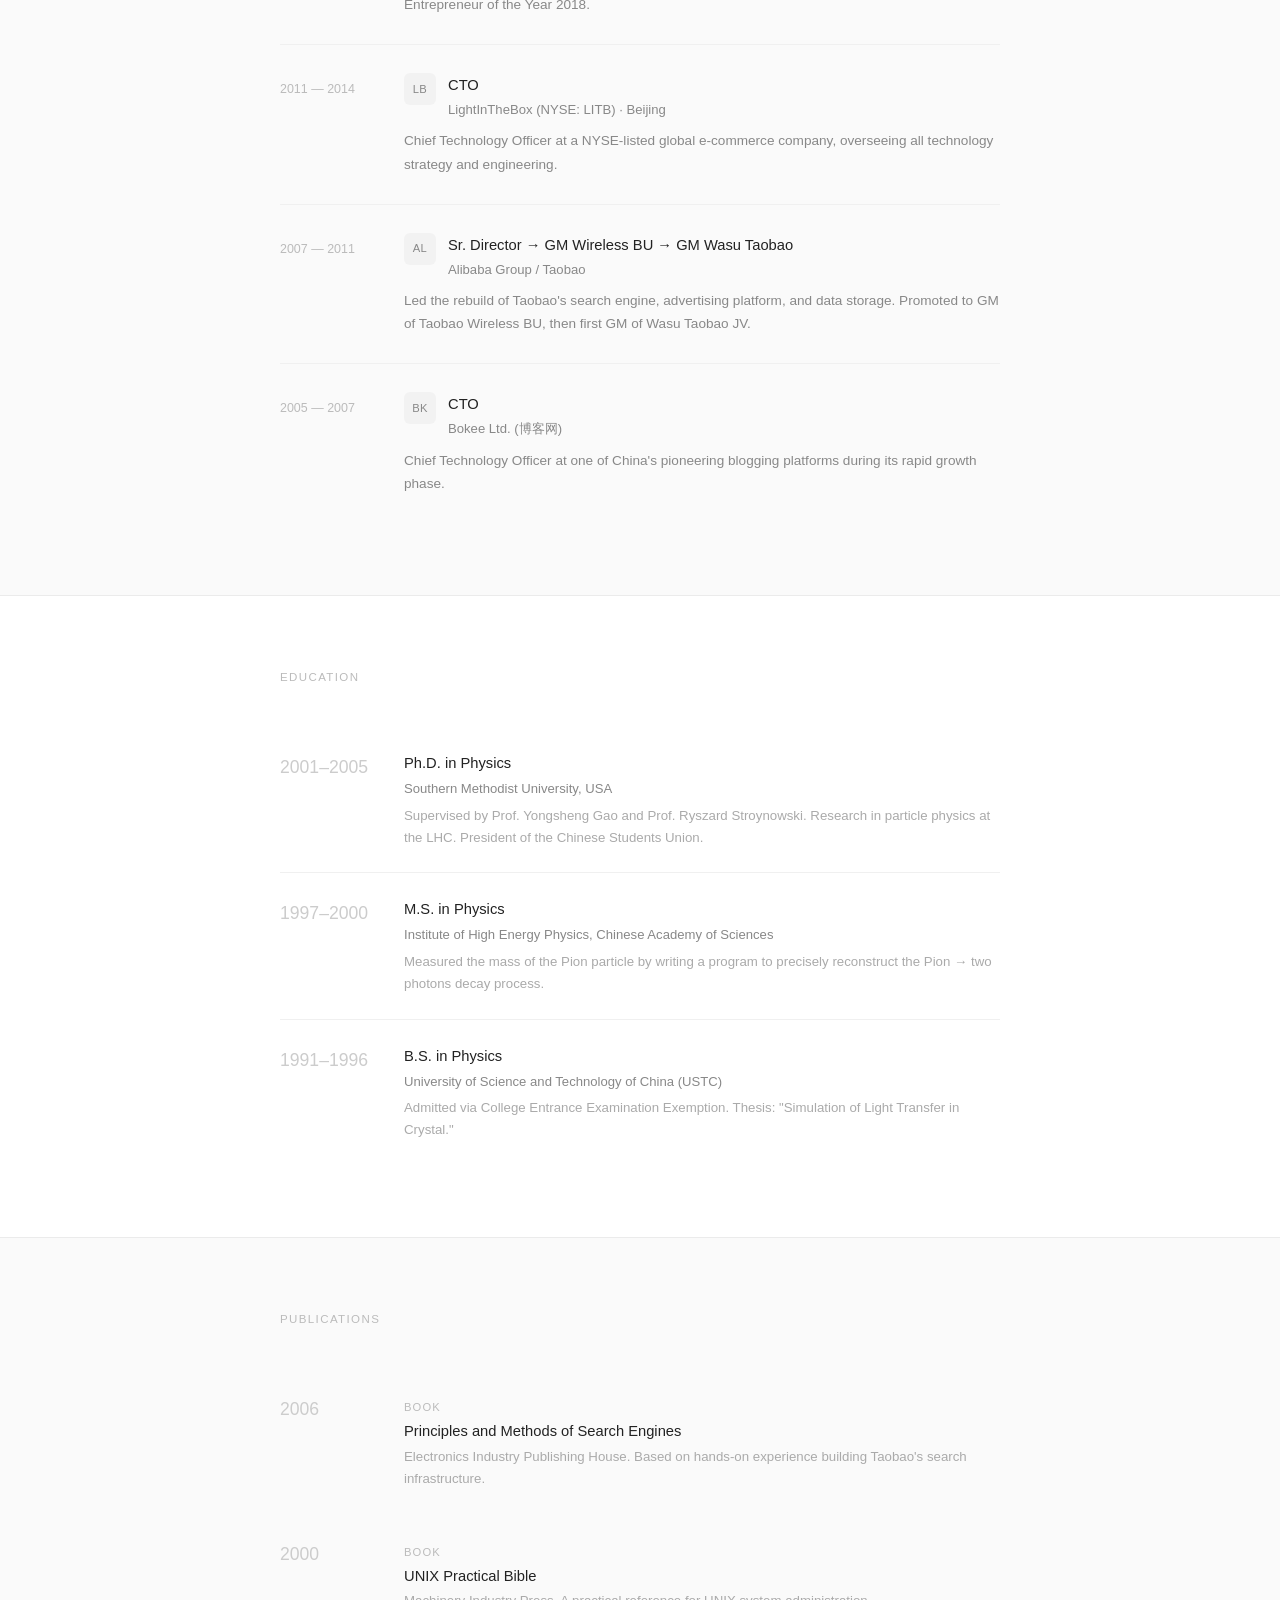
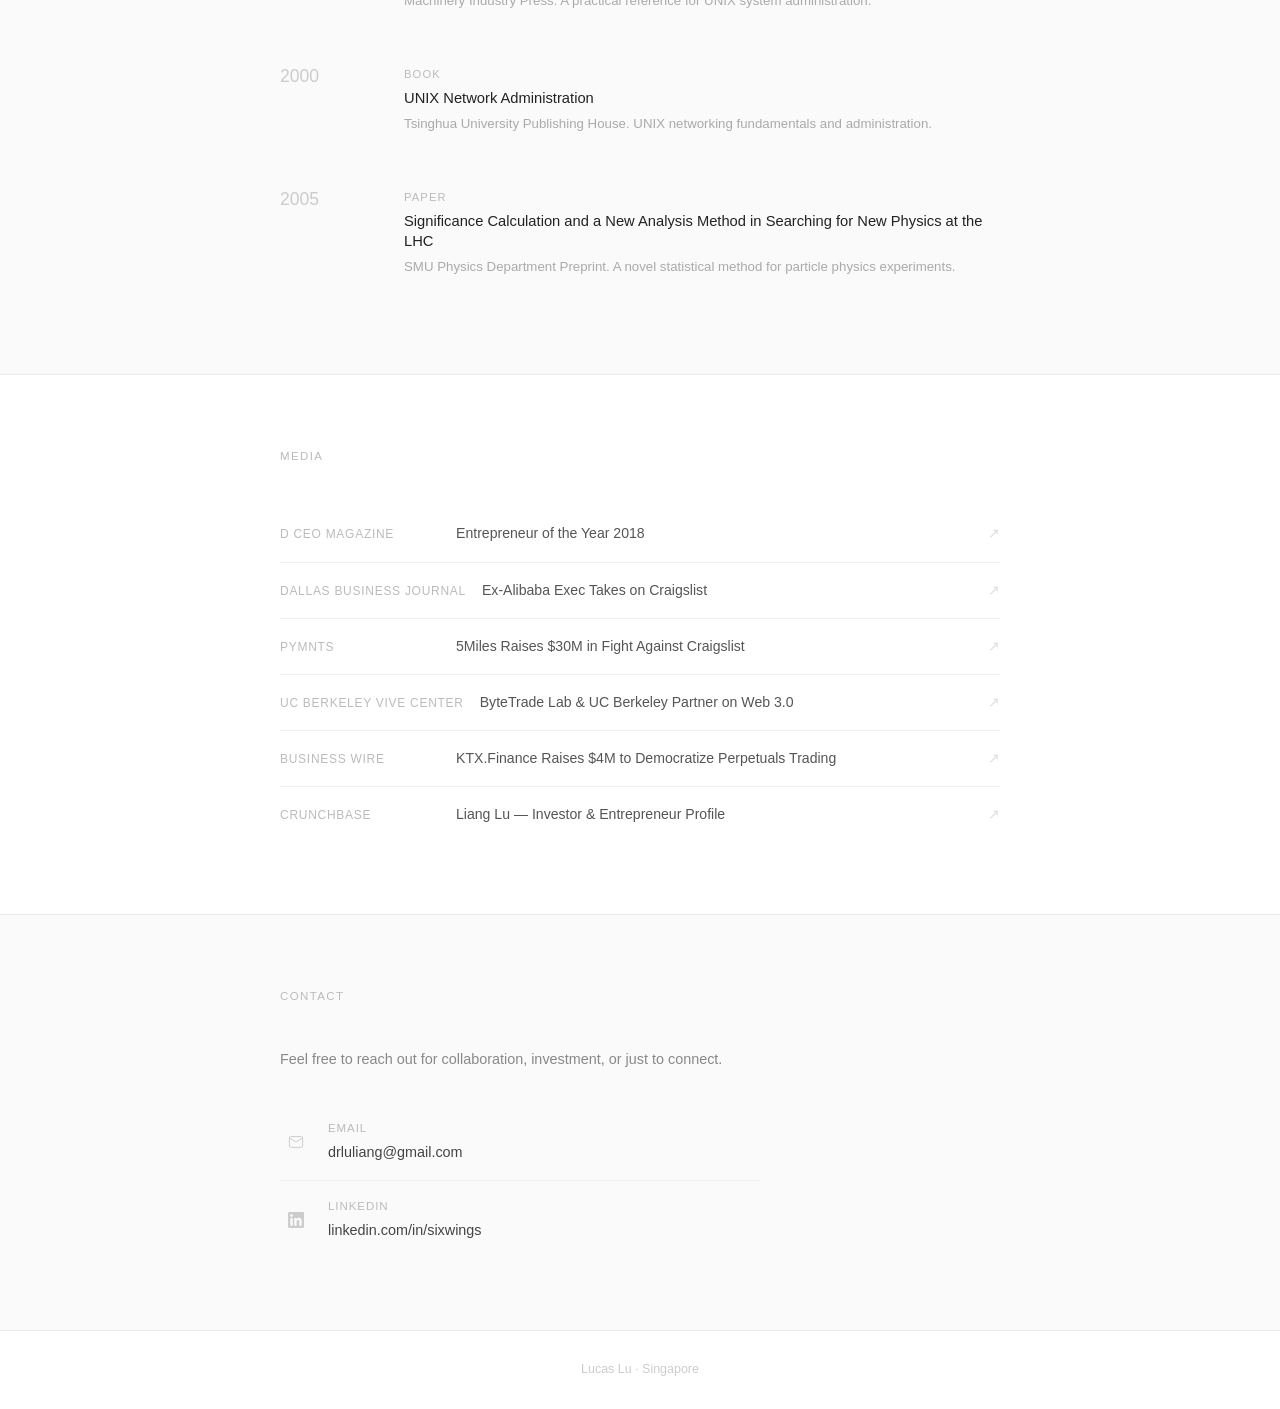
==== commit 8ac370e5: "Redesign: minimal light style" ====
--- a/index.html
+++ b/index.html
@@ -3,15 +3,12 @@
 <head>
   <meta charset="UTF-8" />
   <meta name="viewport" content="width=device-width, initial-scale=1.0" />
-  <title>Lucas Lu — Serial Entrepreneur & Investor</title>
-  <link rel="preconnect" href="https://fonts.googleapis.com" />
-  <link rel="preconnect" href="https://fonts.gstatic.com" crossorigin />
-  <link href="https://fonts.googleapis.com/css2?family=Inter:wght@300;400;500;600;700&family=Playfair+Display:wght@700&display=swap" rel="stylesheet" />
+  <title>Lucas Lu</title>
   <link rel="stylesheet" href="style.css" />
 </head>
 <body>
 
-  <!-- 导航栏 -->
+  <!-- 导航 -->
   <nav id="navbar">
     <div class="nav-inner">
       <span class="nav-logo">Lucas Lu</span>
@@ -28,54 +25,50 @@
     </div>
   </nav>
 
-  <!-- Hero 区域 -->
+  <!-- Hero -->
   <header class="hero" id="hero">
-    <div class="hero-bg"></div>
     <div class="hero-content">
       <div class="hero-avatar">
-        <img src="avatar.jpg" alt="Lucas Lu" onerror="this.style.display='none'; document.getElementById('avatar-fallback').style.display='flex';" />
+        <img src="avatar.jpg" alt="Lucas Lu"
+          onerror="this.style.display='none'; document.getElementById('avatar-fallback').style.display='flex';" />
         <div id="avatar-fallback" class="avatar-fallback">LL</div>
       </div>
       <div class="hero-text">
         <h1 class="hero-name">Lucas Lu <span class="hero-name-cn">卢亮</span></h1>
         <p class="hero-title">Serial Entrepreneur &amp; Investor</p>
         <p class="hero-subtitle">AI · Robotics · Creator Economy · Web3</p>
-        <p class="hero-location">📍 Singapore</p>
+        <p class="hero-location">Singapore</p>
         <div class="hero-tags">
-          <span class="tag">ByteTrade Lab CEO</span>
-          <span class="tag">Clapper Chairman</span>
-          <span class="tag">5Miles Founder</span>
+          <span class="tag">ByteTrade Lab</span>
+          <span class="tag">Clapper</span>
+          <span class="tag">5Miles</span>
           <span class="tag">Ex-Alibaba</span>
           <span class="tag">Ph.D. Physics</span>
         </div>
         <div class="hero-cta">
-          <a href="https://www.linkedin.com/in/sixwings/" target="_blank" class="btn btn-primary">
-            <svg width="18" height="18" viewBox="0 0 24 24" fill="currentColor"><path d="M20.447 20.452h-3.554v-5.569c0-1.328-.027-3.037-1.852-3.037-1.853 0-2.136 1.445-2.136 2.939v5.667H9.351V9h3.414v1.561h.046c.477-.9 1.637-1.85 3.37-1.85 3.601 0 4.267 2.37 4.267 5.455v6.286zM5.337 7.433a2.062 2.062 0 0 1-2.063-2.065 2.064 2.064 0 1 1 2.063 2.065zm1.782 13.019H3.555V9h3.564v11.452zM22.225 0H1.771C.792 0 0 .774 0 1.729v20.542C0 23.227.792 24 1.771 24h20.451C23.2 24 24 23.227 24 22.271V1.729C24 .774 23.2 0 22.222 0h.003z"/></svg>
+          <a href="https://www.linkedin.com/in/sixwings/" target="_blank" class="btn">
+            <svg width="14" height="14" viewBox="0 0 24 24" fill="currentColor"><path d="M20.447 20.452h-3.554v-5.569c0-1.328-.027-3.037-1.852-3.037-1.853 0-2.136 1.445-2.136 2.939v5.667H9.351V9h3.414v1.561h.046c.477-.9 1.637-1.85 3.37-1.85 3.601 0 4.267 2.37 4.267 5.455v6.286zM5.337 7.433a2.062 2.062 0 0 1-2.063-2.065 2.064 2.064 0 1 1 2.063 2.065zm1.782 13.019H3.555V9h3.564v11.452zM22.225 0H1.771C.792 0 0 .774 0 1.729v20.542C0 23.227.792 24 1.771 24h20.451C23.2 24 24 23.227 24 22.271V1.729C24 .774 23.2 0 22.222 0h.003z"/></svg>
             LinkedIn
           </a>
-          <a href="mailto:drluliang@gmail.com" class="btn btn-secondary">
-            <svg width="18" height="18" viewBox="0 0 24 24" fill="none" stroke="currentColor" stroke-width="2"><path d="M4 4h16c1.1 0 2 .9 2 2v12c0 1.1-.9 2-2 2H4c-1.1 0-2-.9-2-2V6c0-1.1.9-2 2-2z"/><polyline points="22,6 12,12 2,6"/></svg>
-            Email Me
+          <a href="mailto:drluliang@gmail.com" class="btn">
+            <svg width="14" height="14" viewBox="0 0 24 24" fill="none" stroke="currentColor" stroke-width="1.8"><path d="M4 4h16c1.1 0 2 .9 2 2v12c0 1.1-.9 2-2 2H4c-1.1 0-2-.9-2-2V6c0-1.1.9-2 2-2z"/><polyline points="22,6 12,12 2,6"/></svg>
+            Email
           </a>
         </div>
       </div>
     </div>
-    <div class="hero-scroll-hint">
-      <span>Scroll to explore</span>
-      <div class="scroll-arrow"></div>
-    </div>
   </header>
 
-  <!-- About 区域 -->
+  <!-- About -->
   <section id="about" class="section section-light">
     <div class="container">
-      <h2 class="section-title">About Me</h2>
+      <h2 class="section-title">About</h2>
       <div class="about-grid">
         <div class="about-text">
-          <p>Dr. Lucas Lu is a seasoned serial entrepreneur, investor, and technology visionary with over two decades of experience spanning physics research, internet platforms, social media, and Web3 innovation.</p>
-          <p>He founded <strong>5Miles</strong>, a C2C marketplace platform, in 2014, and <strong>Cybermiles (CMT)</strong> in 2017. As a key executive at <strong>Alibaba Group</strong>, he led the transformation of Taobao's core infrastructure — including its search engine, advertising platform, and wireless business unit.</p>
-          <p>Today, Dr. Lu serves as CEO of <strong>ByteTrade Lab</strong> and Chairman of <strong>Clapper</strong>, one of the top 5 social media platforms in the United States, building at the intersection of AI, robotics, and the creator economy.</p>
-          <p>With a Ph.D. in Physics from <strong>Southern Methodist University</strong> and a B.S. from the <strong>University of Science and Technology of China</strong>, he bridges deep scientific thinking with entrepreneurial execution.</p>
+          <p>Dr. Lucas Lu is a serial entrepreneur, investor, and technologist with over two decades of experience across physics research, internet platforms, social media, and Web3.</p>
+          <p>He founded <strong>5Miles</strong> in 2014 and <strong>Cybermiles (CMT)</strong> in 2017. At <strong>Alibaba Group</strong>, he led the rebuilding of Taobao's search engine, advertising platform, and wireless business unit.</p>
+          <p>Today he serves as CEO of <strong>ByteTrade Lab</strong> and Chairman of <strong>Clapper</strong>, one of the top 5 social media platforms in the United States.</p>
+          <p>He holds a Ph.D. in Physics from <strong>Southern Methodist University</strong> and a B.S. from the <strong>University of Science and Technology of China</strong>.</p>
         </div>
         <div class="about-stats">
           <div class="stat-card">
@@ -88,7 +81,7 @@
           </div>
           <div class="stat-card">
             <span class="stat-num">Top 5</span>
-            <span class="stat-label">US Social Media (Clapper)</span>
+            <span class="stat-label">US Social Media</span>
           </div>
           <div class="stat-card">
             <span class="stat-num">Ph.D.</span>
@@ -99,241 +92,244 @@
     </div>
   </section>
 
-  <!-- Experience 区域 -->
+  <!-- Experience -->
   <section id="experience" class="section section-dark">
     <div class="container">
       <h2 class="section-title">Experience</h2>
       <div class="timeline">
 
         <div class="timeline-item">
-          <div class="timeline-dot"></div>
+          <div class="timeline-period-col">
+            <span class="period">2022 — Now</span>
+          </div>
           <div class="timeline-content">
             <div class="timeline-header">
               <div class="company-logo logo-bytetrade">BT</div>
               <div>
                 <h3>CEO</h3>
-                <p class="company">ByteTrade Lab</p>
-                <span class="period">Jun 2022 — Present · Singapore</span>
-              </div>
-            </div>
-            <p class="timeline-desc">Leading ByteTrade Lab, a Web3 and AI-focused technology company. Partnered with UC Berkeley on Web 3.0 research initiatives. Overseeing KTX.Finance and other decentralized finance products.</p>
-          </div>
-        </div>
-
-        <div class="timeline-item">
-          <div class="timeline-dot"></div>
+                <p class="company">ByteTrade Lab · Singapore</p>
+              </div>
+            </div>
+            <p class="timeline-desc">Leading ByteTrade Lab, a Web3 and AI-focused technology company. Partnered with UC Berkeley on Web 3.0 research. Overseeing KTX.Finance and other DeFi products.</p>
+          </div>
+        </div>
+
+        <div class="timeline-item">
+          <div class="timeline-period-col">
+            <span class="period">2020 — Now</span>
+          </div>
           <div class="timeline-content">
             <div class="timeline-header">
               <div class="company-logo logo-clapper">CL</div>
               <div>
                 <h3>Founder &amp; Chairman</h3>
-                <p class="company">Clapper Media Group</p>
-                <span class="period">Apr 2020 — Present · USA &amp; Singapore</span>
-              </div>
-            </div>
-            <p class="timeline-desc">Founded and chairs Clapper, one of the top 5 social media platforms in the United States, focused on authentic creator-driven content and community building.</p>
-          </div>
-        </div>
-
-        <div class="timeline-item">
-          <div class="timeline-dot"></div>
+                <p class="company">Clapper Media Group · USA &amp; Singapore</p>
+              </div>
+            </div>
+            <p class="timeline-desc">Founded and chairs Clapper, one of the top 5 social media platforms in the United States, focused on authentic creator-driven content.</p>
+          </div>
+        </div>
+
+        <div class="timeline-item">
+          <div class="timeline-period-col">
+            <span class="period">2014 — 2021</span>
+          </div>
           <div class="timeline-content">
             <div class="timeline-header">
               <div class="company-logo logo-5miles">5M</div>
               <div>
                 <h3>Founder &amp; CEO</h3>
-                <p class="company">5Miles LLC / The Third Stone Holdings</p>
-                <span class="period">May 2014 — Sep 2021 · Dallas, TX</span>
-              </div>
-            </div>
-            <p class="timeline-desc">Founded 5Miles, a leading C2C marketplace platform. Raised $30M+ in funding. Named D CEO Magazine Entrepreneur of the Year 2018. Built the platform to millions of active users across the United States.</p>
-          </div>
-        </div>
-
-        <div class="timeline-item">
-          <div class="timeline-dot"></div>
+                <p class="company">5Miles LLC · Dallas, TX</p>
+              </div>
+            </div>
+            <p class="timeline-desc">Founded 5Miles, a C2C marketplace platform. Raised $30M+. Named D CEO Magazine Entrepreneur of the Year 2018.</p>
+          </div>
+        </div>
+
+        <div class="timeline-item">
+          <div class="timeline-period-col">
+            <span class="period">2011 — 2014</span>
+          </div>
           <div class="timeline-content">
             <div class="timeline-header">
               <div class="company-logo logo-litb">LB</div>
               <div>
                 <h3>CTO</h3>
-                <p class="company">LightInTheBox Holding Co., Ltd (NYSE: LITB)</p>
-                <span class="period">May 2011 — May 2014 · Beijing</span>
-              </div>
-            </div>
-            <p class="timeline-desc">Served as Chief Technology Officer at LightInTheBox, a NYSE-listed global e-commerce company, overseeing all technology strategy and engineering operations.</p>
-          </div>
-        </div>
-
-        <div class="timeline-item">
-          <div class="timeline-dot"></div>
+                <p class="company">LightInTheBox (NYSE: LITB) · Beijing</p>
+              </div>
+            </div>
+            <p class="timeline-desc">Chief Technology Officer at a NYSE-listed global e-commerce company, overseeing all technology strategy and engineering.</p>
+          </div>
+        </div>
+
+        <div class="timeline-item">
+          <div class="timeline-period-col">
+            <span class="period">2007 — 2011</span>
+          </div>
           <div class="timeline-content">
             <div class="timeline-header">
               <div class="company-logo logo-alibaba">AL</div>
               <div>
-                <h3>Senior Director of Engineering → GM, Wireless BU → GM, Wasu Taobao</h3>
+                <h3>Sr. Director → GM Wireless BU → GM Wasu Taobao</h3>
                 <p class="company">Alibaba Group / Taobao</p>
-                <span class="period">Feb 2007 — Mar 2011</span>
-              </div>
-            </div>
-            <p class="timeline-desc">Joined Alibaba as Senior Director of Engineering, leading the rebuild of Taobao's search engine, advertising platform, and data storage systems. Promoted to General Manager of Taobao Wireless BU, then became the first General Manager of Wasu Taobao, a JV focused on interactive TV e-commerce.</p>
-          </div>
-        </div>
-
-        <div class="timeline-item">
-          <div class="timeline-dot"></div>
+              </div>
+            </div>
+            <p class="timeline-desc">Led the rebuild of Taobao's search engine, advertising platform, and data storage. Promoted to GM of Taobao Wireless BU, then first GM of Wasu Taobao JV.</p>
+          </div>
+        </div>
+
+        <div class="timeline-item">
+          <div class="timeline-period-col">
+            <span class="period">2005 — 2007</span>
+          </div>
           <div class="timeline-content">
             <div class="timeline-header">
               <div class="company-logo logo-bokee">BK</div>
               <div>
                 <h3>CTO</h3>
                 <p class="company">Bokee Ltd. (博客网)</p>
-                <span class="period">Jan 2005 — Feb 2007</span>
-              </div>
-            </div>
-            <p class="timeline-desc">Served as Chief Technology Officer at Bokee.com, one of China's pioneering blogging platforms. Led R&amp;D teams and drove the company's technology architecture during its rapid growth phase.</p>
-          </div>
-        </div>
-
-      </div>
-    </div>
-  </section>
-
-  <!-- Education 区域 -->
+              </div>
+            </div>
+            <p class="timeline-desc">Chief Technology Officer at one of China's pioneering blogging platforms during its rapid growth phase.</p>
+          </div>
+        </div>
+
+      </div>
+    </div>
+  </section>
+
+  <!-- Education -->
   <section id="education" class="section section-light">
     <div class="container">
       <h2 class="section-title">Education</h2>
       <div class="edu-grid">
+
         <div class="edu-card">
-          <div class="edu-icon">🎓</div>
+          <div class="edu-icon">2001–2005</div>
           <div class="edu-info">
             <h3>Ph.D. in Physics</h3>
             <p class="edu-school">Southern Methodist University, USA</p>
-            <span class="edu-year">2001 – 2005</span>
-            <p class="edu-detail">Supervised by Prof. Yongsheng Gao and Prof. Ryszard Stroynowski. Research focused on particle physics at the LHC. President of the Chinese Students Union (CSU).</p>
-          </div>
-        </div>
+            <p class="edu-detail">Supervised by Prof. Yongsheng Gao and Prof. Ryszard Stroynowski. Research in particle physics at the LHC. President of the Chinese Students Union.</p>
+          </div>
+        </div>
+
         <div class="edu-card">
-          <div class="edu-icon">🔬</div>
-          <div class="edu-info">
-            <h3>Ph.D. Studies in Physics</h3>
-            <p class="edu-school">Texas A&amp;M University, USA</p>
-            <span class="edu-year">Aug 2000 – Dec 2000</span>
-            <p class="edu-detail">Initial doctoral studies in physics before transferring to SMU.</p>
-          </div>
-        </div>
-        <div class="edu-card">
-          <div class="edu-icon">⚛️</div>
+          <div class="edu-icon">1997–2000</div>
           <div class="edu-info">
             <h3>M.S. in Physics</h3>
             <p class="edu-school">Institute of High Energy Physics, Chinese Academy of Sciences</p>
-            <span class="edu-year">1997 – 2000</span>
-            <p class="edu-detail">Measured the mass of the Pion particle by developing a program that precisely reconstructs the Pion → two photons decay process.</p>
-          </div>
-        </div>
+            <p class="edu-detail">Measured the mass of the Pion particle by writing a program to precisely reconstruct the Pion → two photons decay process.</p>
+          </div>
+        </div>
+
         <div class="edu-card">
-          <div class="edu-icon">🏫</div>
+          <div class="edu-icon">1991–1996</div>
           <div class="edu-info">
             <h3>B.S. in Physics</h3>
             <p class="edu-school">University of Science and Technology of China (USTC)</p>
-            <span class="edu-year">1991 – 1996</span>
-            <p class="edu-detail">Admitted via College Entrance Examination Exemption. Thesis: "Simulation of Light Transfer in Crystal" — simulated photon reflection and absorption in crystal using computer programs.</p>
-          </div>
-        </div>
-      </div>
-    </div>
-  </section>
-
-  <!-- Publications 区域 -->
+            <p class="edu-detail">Admitted via College Entrance Examination Exemption. Thesis: "Simulation of Light Transfer in Crystal."</p>
+          </div>
+        </div>
+
+      </div>
+    </div>
+  </section>
+
+  <!-- Publications -->
   <section id="publications" class="section section-dark">
     <div class="container">
-      <h2 class="section-title">Publications &amp; Research</h2>
+      <h2 class="section-title">Publications</h2>
       <div class="pub-grid">
-        <div class="pub-card book">
-          <div class="pub-icon">📘</div>
+
+        <div class="pub-card">
+          <div class="pub-icon">2006</div>
           <div class="pub-content">
             <span class="pub-type">Book</span>
             <h3>Principles and Methods of Search Engines</h3>
-            <p>Electronics Industry Publishing House, 2006. A comprehensive guide on search engine design, data mining, and information retrieval — based on Dr. Lu's hands-on experience building Taobao's search infrastructure.</p>
-          </div>
-        </div>
-        <div class="pub-card book">
-          <div class="pub-icon">📗</div>
+            <p>Electronics Industry Publishing House. Based on hands-on experience building Taobao's search infrastructure.</p>
+          </div>
+        </div>
+
+        <div class="pub-card">
+          <div class="pub-icon">2000</div>
           <div class="pub-content">
             <span class="pub-type">Book</span>
             <h3>UNIX Practical Bible</h3>
-            <p>Machinery Industry Press, 2000. A practical reference for UNIX system administration and operations.</p>
-          </div>
-        </div>
-        <div class="pub-card book">
-          <div class="pub-icon">📙</div>
+            <p>Machinery Industry Press. A practical reference for UNIX system administration.</p>
+          </div>
+        </div>
+
+        <div class="pub-card">
+          <div class="pub-icon">2000</div>
           <div class="pub-content">
             <span class="pub-type">Book</span>
             <h3>UNIX Network Administration</h3>
-            <p>Tsinghua University Publishing House, 2000. Covers UNIX networking fundamentals and administration best practices.</p>
-          </div>
-        </div>
-        <div class="pub-card paper">
-          <div class="pub-icon">📄</div>
+            <p>Tsinghua University Publishing House. UNIX networking fundamentals and administration.</p>
+          </div>
+        </div>
+
+        <div class="pub-card">
+          <div class="pub-icon">2005</div>
           <div class="pub-content">
-            <span class="pub-type">Research Paper</span>
+            <span class="pub-type">Paper</span>
             <h3>Significance Calculation and a New Analysis Method in Searching for New Physics at the LHC</h3>
-            <p>SMU Physics Department Preprint, 2005. Developed a novel statistical analysis method for particle physics experiments at the Large Hadron Collider.</p>
-          </div>
-        </div>
-      </div>
-    </div>
-  </section>
-
-  <!-- Media 区域 -->
+            <p>SMU Physics Department Preprint. A novel statistical method for particle physics experiments.</p>
+          </div>
+        </div>
+
+      </div>
+    </div>
+  </section>
+
+  <!-- Media -->
   <section id="media" class="section section-light">
     <div class="container">
-      <h2 class="section-title">Media &amp; Recognition</h2>
+      <h2 class="section-title">Media</h2>
       <div class="media-grid">
         <a href="https://www.dmagazine.com/publications/d-ceo/2018/july/entrepreneur-of-the-year/" target="_blank" class="media-card">
           <div class="media-source">D CEO Magazine</div>
           <p>Entrepreneur of the Year 2018</p>
-          <span class="media-arrow">→</span>
+          <span class="media-arrow">↗</span>
         </a>
         <a href="https://www.bizjournals.com/dallas/news/2016/11/21/an-ex-alibaba-exec-takes-on-craigslist-and.html" target="_blank" class="media-card">
           <div class="media-source">Dallas Business Journal</div>
           <p>Ex-Alibaba Exec Takes on Craigslist</p>
-          <span class="media-arrow">→</span>
+          <span class="media-arrow">↗</span>
         </a>
         <a href="https://www.pymnts.com/news/retail/2016/5miles-raises-30m-in-fight-against-craigslist/" target="_blank" class="media-card">
           <div class="media-source">PYMNTS</div>
           <p>5Miles Raises $30M in Fight Against Craigslist</p>
-          <span class="media-arrow">→</span>
+          <span class="media-arrow">↗</span>
         </a>
         <a href="https://vivecenter.berkeley.edu/bytetrade-lab-and-uc-berkeley-partner-on-web-3-0/" target="_blank" class="media-card">
           <div class="media-source">UC Berkeley VIVE Center</div>
           <p>ByteTrade Lab &amp; UC Berkeley Partner on Web 3.0</p>
-          <span class="media-arrow">→</span>
+          <span class="media-arrow">↗</span>
         </a>
         <a href="https://www.businesswire.com/news/home/20230711536808/en/KTX.Finance-Raises-4-Million-to-Democratize-Perpetuals-Trading" target="_blank" class="media-card">
           <div class="media-source">Business Wire</div>
           <p>KTX.Finance Raises $4M to Democratize Perpetuals Trading</p>
-          <span class="media-arrow">→</span>
+          <span class="media-arrow">↗</span>
         </a>
         <a href="https://www.crunchbase.com/person/liang-lu" target="_blank" class="media-card">
           <div class="media-source">Crunchbase</div>
           <p>Liang Lu — Investor &amp; Entrepreneur Profile</p>
-          <span class="media-arrow">→</span>
-        </a>
-      </div>
-    </div>
-  </section>
-
-  <!-- Contact 区域 -->
+          <span class="media-arrow">↗</span>
+        </a>
+      </div>
+    </div>
+  </section>
+
+  <!-- Contact -->
   <section id="contact" class="section section-dark">
     <div class="container">
-      <h2 class="section-title">Get in Touch</h2>
+      <h2 class="section-title">Contact</h2>
       <div class="contact-wrapper">
-        <p class="contact-intro">Whether you're interested in collaboration, investment, or just want to connect — feel free to reach out.</p>
+        <p class="contact-intro">Feel free to reach out for collaboration, investment, or just to connect.</p>
         <div class="contact-links">
           <a href="mailto:drluliang@gmail.com" class="contact-item">
             <div class="contact-icon">
-              <svg width="24" height="24" viewBox="0 0 24 24" fill="none" stroke="currentColor" stroke-width="2"><path d="M4 4h16c1.1 0 2 .9 2 2v12c0 1.1-.9 2-2 2H4c-1.1 0-2-.9-2-2V6c0-1.1.9-2 2-2z"/><polyline points="22,6 12,12 2,6"/></svg>
+              <svg width="16" height="16" viewBox="0 0 24 24" fill="none" stroke="currentColor" stroke-width="1.5"><path d="M4 4h16c1.1 0 2 .9 2 2v12c0 1.1-.9 2-2 2H4c-1.1 0-2-.9-2-2V6c0-1.1.9-2 2-2z"/><polyline points="22,6 12,12 2,6"/></svg>
             </div>
             <div>
               <span class="contact-label">Email</span>
@@ -342,7 +338,7 @@
           </a>
           <a href="https://www.linkedin.com/in/sixwings/" target="_blank" class="contact-item">
             <div class="contact-icon">
-              <svg width="24" height="24" viewBox="0 0 24 24" fill="currentColor"><path d="M20.447 20.452h-3.554v-5.569c0-1.328-.027-3.037-1.852-3.037-1.853 0-2.136 1.445-2.136 2.939v5.667H9.351V9h3.414v1.561h.046c.477-.9 1.637-1.85 3.37-1.85 3.601 0 4.267 2.37 4.267 5.455v6.286zM5.337 7.433a2.062 2.062 0 0 1-2.063-2.065 2.064 2.064 0 1 1 2.063 2.065zm1.782 13.019H3.555V9h3.564v11.452zM22.225 0H1.771C.792 0 0 .774 0 1.729v20.542C0 23.227.792 24 1.771 24h20.451C23.2 24 24 23.227 24 22.271V1.729C24 .774 23.2 0 22.222 0h.003z"/></svg>
+              <svg width="16" height="16" viewBox="0 0 24 24" fill="currentColor"><path d="M20.447 20.452h-3.554v-5.569c0-1.328-.027-3.037-1.852-3.037-1.853 0-2.136 1.445-2.136 2.939v5.667H9.351V9h3.414v1.561h.046c.477-.9 1.637-1.85 3.37-1.85 3.601 0 4.267 2.37 4.267 5.455v6.286zM5.337 7.433a2.062 2.062 0 0 1-2.063-2.065 2.064 2.064 0 1 1 2.063 2.065zm1.782 13.019H3.555V9h3.564v11.452zM22.225 0H1.771C.792 0 0 .774 0 1.729v20.542C0 23.227.792 24 1.771 24h20.451C23.2 24 24 23.227 24 22.271V1.729C24 .774 23.2 0 22.222 0h.003z"/></svg>
             </div>
             <div>
               <span class="contact-label">LinkedIn</span>
@@ -354,9 +350,8 @@
     </div>
   </section>
 
-  <!-- Footer -->
   <footer class="footer">
-    <p>© 2025 Lucas Lu. Built with ❤️ and deployed on GitHub Pages.</p>
+    <p>Lucas Lu · Singapore</p>
   </footer>
 
   <script src="script.js"></script>
--- a/style.css
+++ b/style.css
@@ -1,93 +1,70 @@
-/* ===== 全局重置与基础样式 ===== */
+/* ===== Reset ===== */
 *, *::before, *::after {
   box-sizing: border-box;
   margin: 0;
   padding: 0;
 }
 
-:root {
-  --primary: #0f172a;
-  --secondary: #1e293b;
-  --accent: #3b82f6;
-  --accent-light: #60a5fa;
-  --accent-glow: rgba(59, 130, 246, 0.15);
-  --gold: #f59e0b;
-  --gold-light: #fbbf24;
-  --text-primary: #f8fafc;
-  --text-secondary: #94a3b8;
-  --text-dark: #1e293b;
-  --text-dark-secondary: #475569;
-  --surface-light: #f8fafc;
-  --surface-card: #ffffff;
-  --border-light: #e2e8f0;
-  --border-dark: rgba(255,255,255,0.08);
-  --radius: 16px;
-  --radius-sm: 8px;
-  --shadow: 0 4px 24px rgba(0,0,0,0.08);
-  --shadow-lg: 0 8px 40px rgba(0,0,0,0.15);
-  --transition: 0.3s cubic-bezier(0.4, 0, 0.2, 1);
-}
-
 html {
   scroll-behavior: smooth;
-  font-size: 16px;
 }
 
 body {
-  font-family: 'Inter', -apple-system, BlinkMacSystemFont, sans-serif;
-  background: var(--primary);
-  color: var(--text-primary);
+  font-family: -apple-system, BlinkMacSystemFont, "Segoe UI", "Helvetica Neue", Arial, sans-serif;
+  background: #fff;
+  color: #222;
+  font-size: 15px;
   line-height: 1.7;
-  overflow-x: hidden;
-}
-
-/* ===== 导航栏 ===== */
+  -webkit-font-smoothing: antialiased;
+}
+
+a {
+  color: inherit;
+  text-decoration: none;
+}
+
+/* ===== 导航 ===== */
 #navbar {
   position: fixed;
   top: 0;
   left: 0;
   right: 0;
-  z-index: 1000;
-  background: rgba(15, 23, 42, 0.85);
-  backdrop-filter: blur(20px);
-  -webkit-backdrop-filter: blur(20px);
-  border-bottom: 1px solid var(--border-dark);
-  transition: var(--transition);
+  z-index: 100;
+  background: rgba(255, 255, 255, 0.92);
+  backdrop-filter: blur(8px);
+  border-bottom: 1px solid #ebebeb;
 }
 
 .nav-inner {
-  max-width: 1100px;
+  max-width: 720px;
   margin: 0 auto;
   padding: 0 24px;
-  height: 64px;
+  height: 52px;
   display: flex;
   align-items: center;
   justify-content: space-between;
 }
 
 .nav-logo {
-  font-weight: 700;
-  font-size: 1.1rem;
-  color: var(--text-primary);
-  letter-spacing: -0.02em;
+  font-size: 0.9rem;
+  color: #888;
+  font-weight: 400;
 }
 
 .nav-links {
   list-style: none;
   display: flex;
-  gap: 32px;
+  gap: 28px;
 }
 
 .nav-links a {
-  color: var(--text-secondary);
-  text-decoration: none;
-  font-size: 0.9rem;
-  font-weight: 500;
-  transition: color var(--transition);
+  font-size: 0.85rem;
+  color: #999;
+  transition: color 0.2s;
 }
 
 .nav-links a:hover {
-  color: var(--accent-light);
+  color: #222;
 }
 
 .hamburger {
@@ -102,63 +79,31 @@
 
 .hamburger span {
   display: block;
-  width: 24px;
-  height: 2px;
-  background: var(--text-primary);
-  border-radius: 2px;
-  transition: var(--transition);
-}
-
-/* ===== Hero 区域 ===== */
+  width: 20px;
+  height: 1.5px;
+  background: #999;
+}
+
+/* ===== Hero ===== */
 .hero {
-  min-height: 100vh;
-  display: flex;
-  flex-direction: column;
+  padding: 120px 24px 80px;
+}
+
+.hero-content {
+  max-width: 720px;
+  margin: 0 auto;
+  display: flex;
   align-items: center;
-  justify-content: center;
-  position: relative;
-  overflow: hidden;
-  padding: 100px 24px 60px;
-}
-
-.hero-bg {
-  position: absolute;
-  inset: 0;
-  background: 
-    radial-gradient(ellipse 80% 60% at 50% 0%, rgba(59,130,246,0.18) 0%, transparent 60%),
-    radial-gradient(ellipse 60% 40% at 80% 80%, rgba(245,158,11,0.08) 0%, transparent 50%),
-    linear-gradient(135deg, #0f172a 0%, #1e293b 50%, #0f172a 100%);
-  z-index: 0;
-}
-
-.hero-bg::before {
-  content: '';
-  position: absolute;
-  inset: 0;
-  background-image: 
-    radial-gradient(circle at 20% 50%, rgba(59,130,246,0.05) 0%, transparent 40%),
-    radial-gradient(circle at 80% 20%, rgba(245,158,11,0.05) 0%, transparent 40%);
-}
-
-.hero-content {
-  position: relative;
-  z-index: 1;
-  display: flex;
-  align-items: center;
-  gap: 60px;
-  max-width: 900px;
-  width: 100%;
+  gap: 40px;
 }
 
 .hero-avatar {
   flex-shrink: 0;
-  width: 180px;
-  height: 180px;
+  width: 80px;
+  height: 80px;
   border-radius: 50%;
   overflow: hidden;
-  border: 3px solid var(--accent);
-  box-shadow: 0 0 0 6px var(--accent-glow), 0 20px 60px rgba(0,0,0,0.4);
-  position: relative;
+  background: #f0f0f0;
 }
 
 .hero-avatar img {
@@ -171,64 +116,60 @@
   display: none;
   width: 100%;
   height: 100%;
-  background: linear-gradient(135deg, var(--accent), var(--gold));
   align-items: center;
   justify-content: center;
-  font-size: 3rem;
-  font-weight: 700;
-  color: white;
+  font-size: 1.2rem;
+  color: #bbb;
+  font-weight: 400;
+  letter-spacing: 0.05em;
 }
 
 .hero-name {
-  font-family: 'Playfair Display', Georgia, serif;
-  font-size: clamp(2.2rem, 5vw, 3.2rem);
-  font-weight: 700;
-  line-height: 1.1;
-  letter-spacing: -0.02em;
-  margin-bottom: 8px;
+  font-size: 1.6rem;
+  font-weight: 500;
+  letter-spacing: -0.01em;
+  margin-bottom: 4px;
+  color: #111;
 }
 
 .hero-name-cn {
-  color: var(--accent-light);
-  font-size: 0.65em;
-  margin-left: 12px;
-  vertical-align: middle;
+  font-size: 1rem;
+  color: #bbb;
+  font-weight: 400;
+  margin-left: 10px;
 }
 
 .hero-title {
-  font-size: 1.2rem;
-  font-weight: 600;
-  color: var(--gold-light);
-  margin-bottom: 4px;
+  font-size: 0.9rem;
+  color: #666;
+  margin-bottom: 2px;
 }
 
 .hero-subtitle {
-  font-size: 1rem;
-  color: var(--text-secondary);
-  margin-bottom: 8px;
+  font-size: 0.85rem;
+  color: #aaa;
+  margin-bottom: 2px;
 }
 
 .hero-location {
-  font-size: 0.9rem;
-  color: var(--text-secondary);
+  font-size: 0.85rem;
+  color: #bbb;
+  margin-bottom: 16px;
+}
+
+.hero-tags {
+  display: flex;
+  flex-wrap: wrap;
+  gap: 6px;
   margin-bottom: 20px;
 }
 
-.hero-tags {
-  display: flex;
-  flex-wrap: wrap;
-  gap: 8px;
-  margin-bottom: 28px;
-}
-
 .tag {
-  background: rgba(59, 130, 246, 0.12);
-  border: 1px solid rgba(59, 130, 246, 0.3);
-  color: var(--accent-light);
-  padding: 4px 12px;
+  font-size: 0.75rem;
+  color: #999;
+  border: 1px solid #e0e0e0;
+  padding: 2px 10px;
   border-radius: 100px;
-  font-size: 0.8rem;
-  font-weight: 500;
 }
 
 .hero-cta {
@@ -240,606 +181,504 @@
 .btn {
   display: inline-flex;
   align-items: center;
-  gap: 8px;
-  padding: 12px 24px;
-  border-radius: 100px;
-  font-size: 0.9rem;
-  font-weight: 600;
+  gap: 6px;
+  padding: 7px 16px;
+  border-radius: 6px;
+  font-size: 0.82rem;
+  font-weight: 400;
   text-decoration: none;
-  transition: all var(--transition);
-  cursor: pointer;
-  border: none;
-}
-
-.btn-primary {
-  background: var(--accent);
-  color: white;
-  box-shadow: 0 4px 20px rgba(59, 130, 246, 0.4);
-}
-
-.btn-primary:hover {
-  background: #2563eb;
-  transform: translateY(-2px);
-  box-shadow: 0 8px 30px rgba(59, 130, 246, 0.5);
-}
-
-.btn-secondary {
-  background: rgba(255,255,255,0.08);
-  color: var(--text-primary);
-  border: 1px solid rgba(255,255,255,0.15);
-}
-
-.btn-secondary:hover {
-  background: rgba(255,255,255,0.14);
-  transform: translateY(-2px);
-}
-
-.hero-scroll-hint {
-  position: absolute;
-  bottom: 32px;
-  left: 50%;
-  transform: translateX(-50%);
-  display: flex;
-  flex-direction: column;
-  align-items: center;
-  gap: 8px;
-  z-index: 1;
+  transition: background 0.2s, color 0.2s;
+  border: 1px solid #e0e0e0;
+  color: #555;
+  background: #fff;
+}
+
+.btn:hover {
+  background: #f5f5f5;
+  color: #222;
+}
+
+.btn svg {
   opacity: 0.5;
 }
 
-.hero-scroll-hint span {
-  font-size: 0.75rem;
-  letter-spacing: 0.1em;
-  text-transform: uppercase;
-  color: var(--text-secondary);
-}
-
-.scroll-arrow {
-  width: 20px;
-  height: 20px;
-  border-right: 2px solid var(--text-secondary);
-  border-bottom: 2px solid var(--text-secondary);
-  transform: rotate(45deg);
-  animation: bounce 2s infinite;
-}
-
-@keyframes bounce {
-  0%, 100% { transform: rotate(45deg) translateY(0); }
-  50% { transform: rotate(45deg) translateY(6px); }
-}
+/* 隐藏滚动提示 */
+.hero-scroll-hint { display: none; }
 
 /* ===== 通用 Section ===== */
 .section {
-  padding: 100px 24px;
+  padding: 72px 24px;
+  border-top: 1px solid #ebebeb;
 }
 
 .section-light {
-  background: var(--surface-light);
-  color: var(--text-dark);
+  background: #fff;
+  color: #222;
 }
 
 .section-dark {
-  background: var(--secondary);
-  color: var(--text-primary);
+  background: #fafafa;
+  color: #222;
 }
 
 .container {
-  max-width: 1100px;
+  max-width: 720px;
   margin: 0 auto;
 }
 
 .section-title {
-  font-family: 'Playfair Display', Georgia, serif;
-  font-size: clamp(1.8rem, 4vw, 2.4rem);
-  font-weight: 700;
-  margin-bottom: 56px;
-  position: relative;
-  display: inline-block;
-}
-
-.section-title::after {
-  content: '';
-  position: absolute;
-  bottom: -12px;
-  left: 0;
-  width: 48px;
-  height: 3px;
-  background: linear-gradient(90deg, var(--accent), var(--gold));
-  border-radius: 2px;
-}
-
-/* ===== About 区域 ===== */
+  font-size: 0.72rem;
+  font-weight: 500;
+  text-transform: uppercase;
+  letter-spacing: 0.12em;
+  color: #bbb;
+  margin-bottom: 40px;
+}
+
+/* ===== About ===== */
 .about-grid {
   display: grid;
   grid-template-columns: 1fr 1fr;
-  gap: 60px;
+  gap: 48px;
   align-items: start;
 }
 
 .about-text p {
-  margin-bottom: 16px;
-  color: var(--text-dark-secondary);
-  font-size: 1.05rem;
-  line-height: 1.8;
-}
-
-.about-text p:last-child {
-  margin-bottom: 0;
-}
+  margin-bottom: 14px;
+  color: #444;
+  font-size: 0.93rem;
+  line-height: 1.75;
+}
+
+.about-text p:last-child { margin-bottom: 0; }
 
 .about-text strong {
-  color: var(--text-dark);
-  font-weight: 600;
+  color: #222;
+  font-weight: 500;
 }
 
 .about-stats {
   display: grid;
   grid-template-columns: 1fr 1fr;
-  gap: 16px;
+  gap: 12px;
 }
 
 .stat-card {
-  background: var(--surface-card);
-  border: 1px solid var(--border-light);
-  border-radius: var(--radius);
-  padding: 28px 20px;
+  padding: 20px 16px;
+  border: 1px solid #ebebeb;
+  border-radius: 8px;
   text-align: center;
-  box-shadow: var(--shadow);
-  transition: transform var(--transition), box-shadow var(--transition);
-}
-
-.stat-card:hover {
-  transform: translateY(-4px);
-  box-shadow: var(--shadow-lg);
 }
 
 .stat-num {
   display: block;
-  font-size: 2rem;
-  font-weight: 700;
-  color: var(--accent);
-  line-height: 1.2;
-  margin-bottom: 6px;
+  font-size: 1.4rem;
+  font-weight: 500;
+  color: #222;
+  margin-bottom: 4px;
 }
 
 .stat-label {
-  font-size: 0.8rem;
-  color: var(--text-dark-secondary);
-  font-weight: 500;
+  font-size: 0.75rem;
+  color: #aaa;
   line-height: 1.3;
 }
 
-/* ===== Timeline (Experience) ===== */
+/* ===== Timeline ===== */
 .timeline {
-  position: relative;
-  padding-left: 32px;
-}
-
-.timeline::before {
-  content: '';
-  position: absolute;
-  left: 8px;
-  top: 8px;
-  bottom: 8px;
-  width: 2px;
-  background: linear-gradient(to bottom, var(--accent), rgba(59,130,246,0.1));
+  display: flex;
+  flex-direction: column;
+  gap: 0;
 }
 
 .timeline-item {
-  position: relative;
-  margin-bottom: 48px;
+  display: grid;
+  grid-template-columns: 100px 1fr;
+  gap: 24px;
+  padding: 28px 0;
+  border-bottom: 1px solid #f0f0f0;
 }
 
 .timeline-item:last-child {
-  margin-bottom: 0;
-}
-
-.timeline-dot {
-  position: absolute;
-  left: -28px;
-  top: 20px;
-  width: 14px;
-  height: 14px;
-  border-radius: 50%;
-  background: var(--accent);
-  border: 3px solid var(--secondary);
-  box-shadow: 0 0 0 3px var(--accent-glow);
+  border-bottom: none;
+}
+
+/* 隐藏原来的 dot，改用左列时间 */
+.timeline-dot { display: none; }
+
+.timeline-period-col {
+  padding-top: 2px;
+}
+
+.timeline-period-col .period {
+  font-size: 0.78rem;
+  color: #bbb;
+  line-height: 1.5;
 }
 
 .timeline-content {
-  background: rgba(255,255,255,0.04);
-  border: 1px solid var(--border-dark);
-  border-radius: var(--radius);
-  padding: 28px 32px;
-  transition: background var(--transition), border-color var(--transition);
+  background: none;
+  border: none;
+  padding: 0;
 }
 
 .timeline-content:hover {
-  background: rgba(255,255,255,0.07);
-  border-color: rgba(59,130,246,0.3);
+  background: none;
+  border: none;
 }
 
 .timeline-header {
   display: flex;
   align-items: flex-start;
-  gap: 16px;
-  margin-bottom: 12px;
+  gap: 12px;
+  margin-bottom: 8px;
 }
 
 .company-logo {
-  width: 48px;
-  height: 48px;
-  border-radius: 10px;
+  width: 32px;
+  height: 32px;
+  border-radius: 6px;
   display: flex;
   align-items: center;
   justify-content: center;
-  font-weight: 700;
+  font-weight: 500;
+  font-size: 0.7rem;
+  flex-shrink: 0;
+  letter-spacing: 0.03em;
+  color: #888;
+  background: #f2f2f2;
+}
+
+/* 覆盖原来的彩色 logo */
+.logo-bytetrade,
+.logo-clapper,
+.logo-5miles,
+.logo-litb,
+.logo-alibaba,
+.logo-bokee {
+  background: #f2f2f2;
+  color: #888;
+}
+
+.timeline-header h3 {
+  font-size: 0.92rem;
+  font-weight: 500;
+  color: #222;
+  margin-bottom: 1px;
+}
+
+.timeline-header .company {
+  font-size: 0.82rem;
+  color: #888;
+  font-weight: 400;
+  margin-bottom: 0;
+}
+
+.timeline-content .period {
+  display: none; /* 时间显示在左列 */
+}
+
+.timeline-desc {
   font-size: 0.85rem;
-  flex-shrink: 0;
-  letter-spacing: 0.05em;
-}
-
-.logo-bytetrade { background: linear-gradient(135deg, #6366f1, #8b5cf6); color: white; }
-.logo-clapper   { background: linear-gradient(135deg, #ec4899, #f43f5e); color: white; }
-.logo-5miles    { background: linear-gradient(135deg, #10b981, #059669); color: white; }
-.logo-litb      { background: linear-gradient(135deg, #f59e0b, #d97706); color: white; }
-.logo-alibaba   { background: linear-gradient(135deg, #f97316, #ea580c); color: white; }
-.logo-bokee     { background: linear-gradient(135deg, #3b82f6, #2563eb); color: white; }
-
-.timeline-header h3 {
-  font-size: 1.05rem;
-  font-weight: 600;
-  margin-bottom: 2px;
-  color: var(--text-primary);
-}
-
-.timeline-header .company {
-  font-size: 0.9rem;
-  color: var(--accent-light);
-  font-weight: 500;
-  margin-bottom: 2px;
-}
-
-.period {
-  font-size: 0.8rem;
-  color: var(--text-secondary);
-}
-
-.timeline-desc {
-  font-size: 0.92rem;
-  color: var(--text-secondary);
+  color: #888;
   line-height: 1.7;
+  margin-top: 6px;
 }
 
 /* ===== Education ===== */
 .edu-grid {
+  display: flex;
+  flex-direction: column;
+  gap: 0;
+}
+
+.edu-card {
   display: grid;
-  grid-template-columns: repeat(auto-fill, minmax(280px, 1fr));
+  grid-template-columns: 100px 1fr;
   gap: 24px;
-}
-
-.edu-card {
-  background: var(--surface-card);
-  border: 1px solid var(--border-light);
-  border-radius: var(--radius);
-  padding: 28px;
-  display: flex;
-  gap: 16px;
-  box-shadow: var(--shadow);
-  transition: transform var(--transition), box-shadow var(--transition);
-}
-
-.edu-card:hover {
-  transform: translateY(-4px);
-  box-shadow: var(--shadow-lg);
-}
+  padding: 24px 0;
+  border-bottom: 1px solid #f0f0f0;
+  background: none;
+  border-radius: 0;
+  box-shadow: none;
+}
+
+.edu-card:last-child { border-bottom: none; }
+.edu-card:hover { transform: none; box-shadow: none; }
 
 .edu-icon {
-  font-size: 2rem;
-  flex-shrink: 0;
-  line-height: 1;
+  font-size: 1.1rem;
+  padding-top: 2px;
+  color: #ccc;
 }
 
 .edu-info h3 {
-  font-size: 1rem;
-  font-weight: 600;
-  color: var(--text-dark);
-  margin-bottom: 4px;
+  font-size: 0.92rem;
+  font-weight: 500;
+  color: #222;
+  margin-bottom: 2px;
 }
 
 .edu-school {
-  font-size: 0.85rem;
-  color: var(--accent);
-  font-weight: 500;
+  font-size: 0.82rem;
+  color: #888;
+  font-weight: 400;
   margin-bottom: 4px;
 }
 
 .edu-year {
   display: inline-block;
-  font-size: 0.78rem;
-  background: #eff6ff;
-  color: #2563eb;
-  padding: 2px 10px;
-  border-radius: 100px;
-  font-weight: 500;
-  margin-bottom: 10px;
+  font-size: 0.75rem;
+  color: #bbb;
+  background: none;
+  padding: 0;
+  border-radius: 0;
+  margin-bottom: 6px;
 }
 
 .edu-detail {
-  font-size: 0.85rem;
-  color: var(--text-dark-secondary);
-  line-height: 1.6;
+  font-size: 0.83rem;
+  color: #aaa;
+  line-height: 1.65;
 }
 
 /* ===== Publications ===== */
 .pub-grid {
+  display: flex;
+  flex-direction: column;
+  gap: 0;
+}
+
+.pub-card {
   display: grid;
-  grid-template-columns: repeat(auto-fill, minmax(300px, 1fr));
+  grid-template-columns: 100px 1fr;
   gap: 24px;
-}
-
-.pub-card {
-  background: rgba(255,255,255,0.04);
-  border: 1px solid var(--border-dark);
-  border-radius: var(--radius);
-  padding: 28px;
-  display: flex;
-  gap: 16px;
-  transition: background var(--transition), border-color var(--transition), transform var(--transition);
-}
-
-.pub-card:hover {
-  background: rgba(255,255,255,0.07);
-  border-color: rgba(59,130,246,0.3);
-  transform: translateY(-4px);
-}
+  padding: 24px 0;
+  border-bottom: 1px solid #f0f0f0;
+  background: none;
+  border: none;
+  border-radius: 0;
+}
+
+.pub-card:last-child { border-bottom: none; }
+.pub-card:hover { background: none; border: none; transform: none; }
 
 .pub-icon {
-  font-size: 2rem;
-  flex-shrink: 0;
-  line-height: 1;
+  font-size: 1.1rem;
+  padding-top: 2px;
+  color: #ccc;
 }
 
 .pub-type {
   display: inline-block;
+  font-size: 0.7rem;
+  text-transform: uppercase;
+  letter-spacing: 0.1em;
+  color: #bbb;
+  background: none;
+  border: none;
+  padding: 0;
+  margin-bottom: 4px;
+}
+
+.pub-content h3 {
+  font-size: 0.92rem;
+  font-weight: 500;
+  color: #222;
+  margin-bottom: 4px;
+  line-height: 1.4;
+}
+
+.pub-content p {
+  font-size: 0.83rem;
+  color: #aaa;
+  line-height: 1.65;
+}
+
+/* ===== Media ===== */
+.media-grid {
+  display: flex;
+  flex-direction: column;
+  gap: 0;
+}
+
+.media-card {
+  display: flex;
+  align-items: baseline;
+  gap: 16px;
+  padding: 16px 0;
+  border-bottom: 1px solid #f0f0f0;
+  background: none;
+  border-radius: 0;
+  box-shadow: none;
+  text-decoration: none;
+  transition: none;
+}
+
+.media-card:last-child { border-bottom: none; }
+.media-card:hover { transform: none; box-shadow: none; border-color: #f0f0f0; }
+
+.media-source {
+  font-size: 0.75rem;
+  font-weight: 500;
+  color: #bbb;
+  text-transform: uppercase;
+  letter-spacing: 0.06em;
+  min-width: 160px;
+  flex-shrink: 0;
+}
+
+.media-card p {
+  font-size: 0.88rem;
+  color: #555;
+  font-weight: 400;
+  line-height: 1.4;
+}
+
+.media-card:hover p {
+  color: #222;
+}
+
+.media-arrow {
+  position: static;
+  margin-left: auto;
+  font-size: 0.85rem;
+  color: #ddd;
+  flex-shrink: 0;
+}
+
+.media-card:hover .media-arrow {
+  color: #aaa;
+  transform: none;
+}
+
+/* ===== Contact ===== */
+.contact-wrapper {
+  max-width: 480px;
+}
+
+.contact-intro {
+  font-size: 0.9rem;
+  color: #888;
+  margin-bottom: 32px;
+  line-height: 1.7;
+}
+
+.contact-links {
+  display: flex;
+  flex-direction: column;
+  gap: 0;
+}
+
+.contact-item {
+  display: flex;
+  align-items: center;
+  gap: 16px;
+  padding: 16px 0;
+  border-bottom: 1px solid #f0f0f0;
+  text-decoration: none;
+  color: #444;
+  transition: color 0.2s;
+}
+
+.contact-item:last-child { border-bottom: none; }
+
+.contact-item:hover {
+  color: #111;
+  transform: none;
+  background: none;
+  border-color: #f0f0f0;
+}
+
+.contact-icon {
+  width: 32px;
+  height: 32px;
+  background: none;
+  border-radius: 0;
+  display: flex;
+  align-items: center;
+  justify-content: center;
+  color: #ccc;
+  flex-shrink: 0;
+}
+
+.contact-label {
+  display: block;
   font-size: 0.72rem;
   text-transform: uppercase;
-  letter-spacing: 0.1em;
-  font-weight: 600;
-  color: var(--gold-light);
-  background: rgba(245,158,11,0.1);
-  border: 1px solid rgba(245,158,11,0.2);
-  padding: 2px 10px;
-  border-radius: 100px;
-  margin-bottom: 10px;
-}
-
-.pub-content h3 {
-  font-size: 0.95rem;
-  font-weight: 600;
-  color: var(--text-primary);
-  margin-bottom: 8px;
-  line-height: 1.4;
-}
-
-.pub-content p {
-  font-size: 0.85rem;
-  color: var(--text-secondary);
-  line-height: 1.6;
-}
-
-/* ===== Media ===== */
-.media-grid {
-  display: grid;
-  grid-template-columns: repeat(auto-fill, minmax(260px, 1fr));
-  gap: 20px;
-}
-
-.media-card {
-  background: var(--surface-card);
-  border: 1px solid var(--border-light);
-  border-radius: var(--radius);
-  padding: 24px;
-  text-decoration: none;
-  display: flex;
-  flex-direction: column;
-  gap: 8px;
-  box-shadow: var(--shadow);
-  transition: transform var(--transition), box-shadow var(--transition), border-color var(--transition);
-  position: relative;
-}
-
-.media-card:hover {
-  transform: translateY(-4px);
-  box-shadow: var(--shadow-lg);
-  border-color: var(--accent);
-}
-
-.media-source {
-  font-size: 0.78rem;
-  font-weight: 700;
-  text-transform: uppercase;
   letter-spacing: 0.08em;
-  color: var(--accent);
-}
-
-.media-card p {
-  font-size: 0.92rem;
-  color: var(--text-dark);
-  font-weight: 500;
-  line-height: 1.4;
-}
-
-.media-arrow {
-  position: absolute;
-  top: 20px;
-  right: 20px;
-  font-size: 1.1rem;
-  color: var(--text-dark-secondary);
-  transition: transform var(--transition), color var(--transition);
-}
-
-.media-card:hover .media-arrow {
-  transform: translateX(4px);
-  color: var(--accent);
-}
-
-/* ===== Contact ===== */
-.contact-wrapper {
-  max-width: 600px;
-}
-
-.contact-intro {
-  font-size: 1.05rem;
-  color: var(--text-secondary);
-  margin-bottom: 40px;
-  line-height: 1.7;
-}
-
-.contact-links {
-  display: flex;
-  flex-direction: column;
-  gap: 16px;
-}
-
-.contact-item {
-  display: flex;
-  align-items: center;
-  gap: 20px;
-  padding: 20px 24px;
-  background: rgba(255,255,255,0.04);
-  border: 1px solid var(--border-dark);
-  border-radius: var(--radius);
-  text-decoration: none;
-  color: var(--text-primary);
-  transition: background var(--transition), border-color var(--transition), transform var(--transition);
-}
-
-.contact-item:hover {
-  background: rgba(255,255,255,0.08);
-  border-color: rgba(59,130,246,0.4);
-  transform: translateX(6px);
-}
-
-.contact-icon {
-  width: 48px;
-  height: 48px;
-  background: var(--accent-glow);
-  border-radius: 12px;
-  display: flex;
-  align-items: center;
-  justify-content: center;
-  color: var(--accent-light);
-  flex-shrink: 0;
-}
-
-.contact-label {
-  display: block;
-  font-size: 0.78rem;
-  text-transform: uppercase;
-  letter-spacing: 0.08em;
-  color: var(--text-secondary);
-  margin-bottom: 2px;
+  color: #bbb;
+  margin-bottom: 1px;
 }
 
 .contact-value {
   display: block;
-  font-size: 1rem;
-  font-weight: 500;
-  color: var(--text-primary);
+  font-size: 0.9rem;
+  font-weight: 400;
+  color: #444;
 }
 
 /* ===== Footer ===== */
 .footer {
-  background: var(--primary);
-  border-top: 1px solid var(--border-dark);
+  border-top: 1px solid #ebebeb;
   text-align: center;
-  padding: 32px 24px;
-  font-size: 0.85rem;
-  color: var(--text-secondary);
-}
-
-/* ===== 响应式布局 ===== */
-@media (max-width: 768px) {
+  padding: 28px 24px;
+  font-size: 0.78rem;
+  color: #ccc;
+}
+
+/* ===== 响应式 ===== */
+@media (max-width: 640px) {
   .nav-links {
     display: none;
     position: absolute;
-    top: 64px;
+    top: 52px;
     left: 0;
     right: 0;
-    background: rgba(15, 23, 42, 0.98);
+    background: #fff;
     flex-direction: column;
-    padding: 20px 24px;
-    gap: 20px;
-    border-bottom: 1px solid var(--border-dark);
+    padding: 16px 24px;
+    gap: 16px;
+    border-bottom: 1px solid #ebebeb;
   }
 
-  .nav-links.open {
-    display: flex;
-  }
-
-  .hamburger {
-    display: flex;
-  }
+  .nav-links.open { display: flex; }
+  .hamburger { display: flex; }
 
   .hero-content {
     flex-direction: column;
-    text-align: center;
+    align-items: flex-start;
+    gap: 20px;
+  }
+
+  .about-grid {
+    grid-template-columns: 1fr;
     gap: 32px;
   }
 
-  .hero-avatar {
-    width: 140px;
-    height: 140px;
+  .timeline-item,
+  .edu-card,
+  .pub-card {
+    grid-template-columns: 1fr;
+    gap: 8px;
   }
 
-  .hero-tags {
-    justify-content: center;
+  .timeline-period-col { display: none; }
+  .timeline-content .period { display: block; }
+
+  .media-card {
+    flex-wrap: wrap;
+    gap: 4px;
   }
 
-  .hero-cta {
-    justify-content: center;
-  }
-
-  .about-grid {
-    grid-template-columns: 1fr;
-    gap: 40px;
-  }
-
-  .about-stats {
-    grid-template-columns: repeat(2, 1fr);
-  }
-
-  .timeline {
-    padding-left: 24px;
-  }
-
-  .timeline-content {
-    padding: 20px;
-  }
-
-  .section {
-    padding: 72px 20px;
-  }
-}
-
-@media (max-width: 480px) {
-  .about-stats {
-    grid-template-columns: 1fr 1fr;
-  }
-
-  .edu-grid,
-  .pub-grid,
-  .media-grid {
-    grid-template-columns: 1fr;
-  }
-}
-
-/* ===== 滚动动画 ===== */
+  .media-source { min-width: unset; }
+}
+
+/* ===== 滚动淡入 ===== */
 .fade-in {
   opacity: 0;
-  transform: translateY(30px);
-  transition: opacity 0.6s ease, transform 0.6s ease;
+  transform: translateY(16px);
+  transition: opacity 0.5s ease, transform 0.5s ease;
 }
 
 .fade-in.visible {
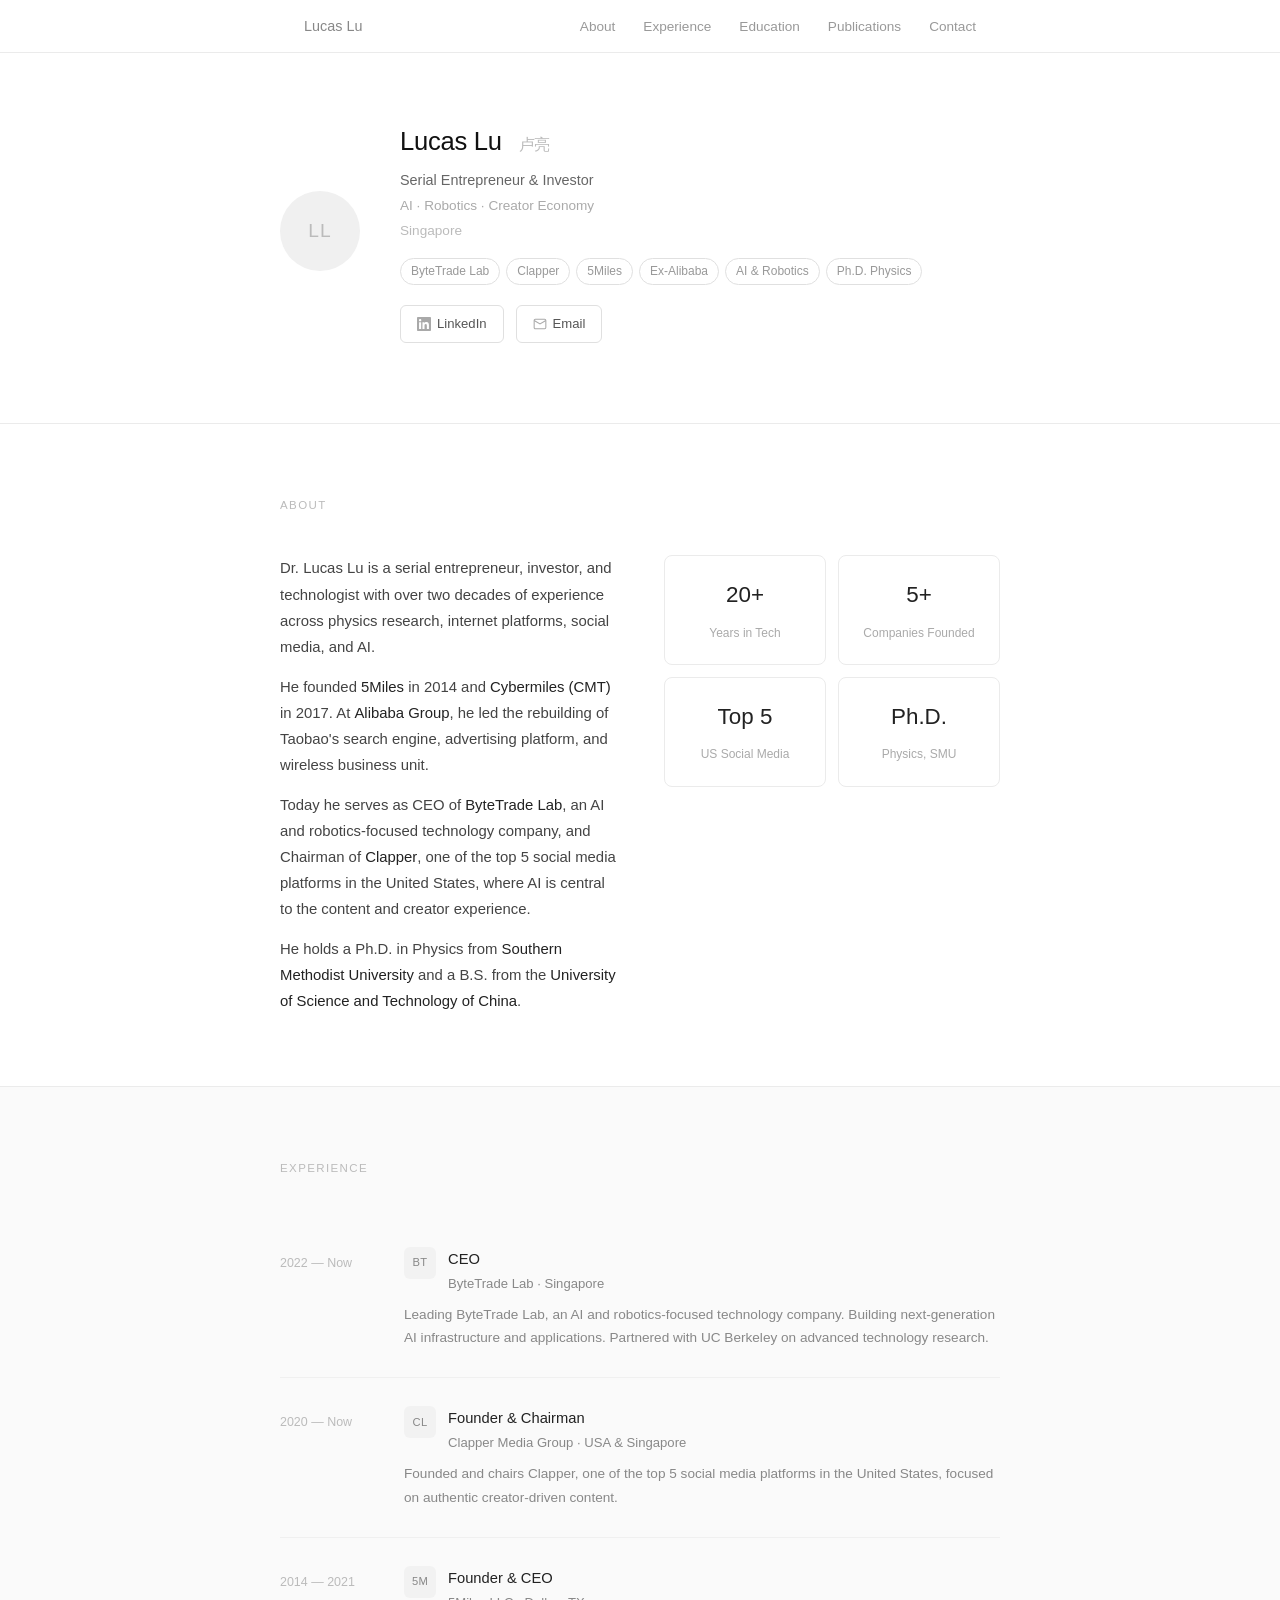
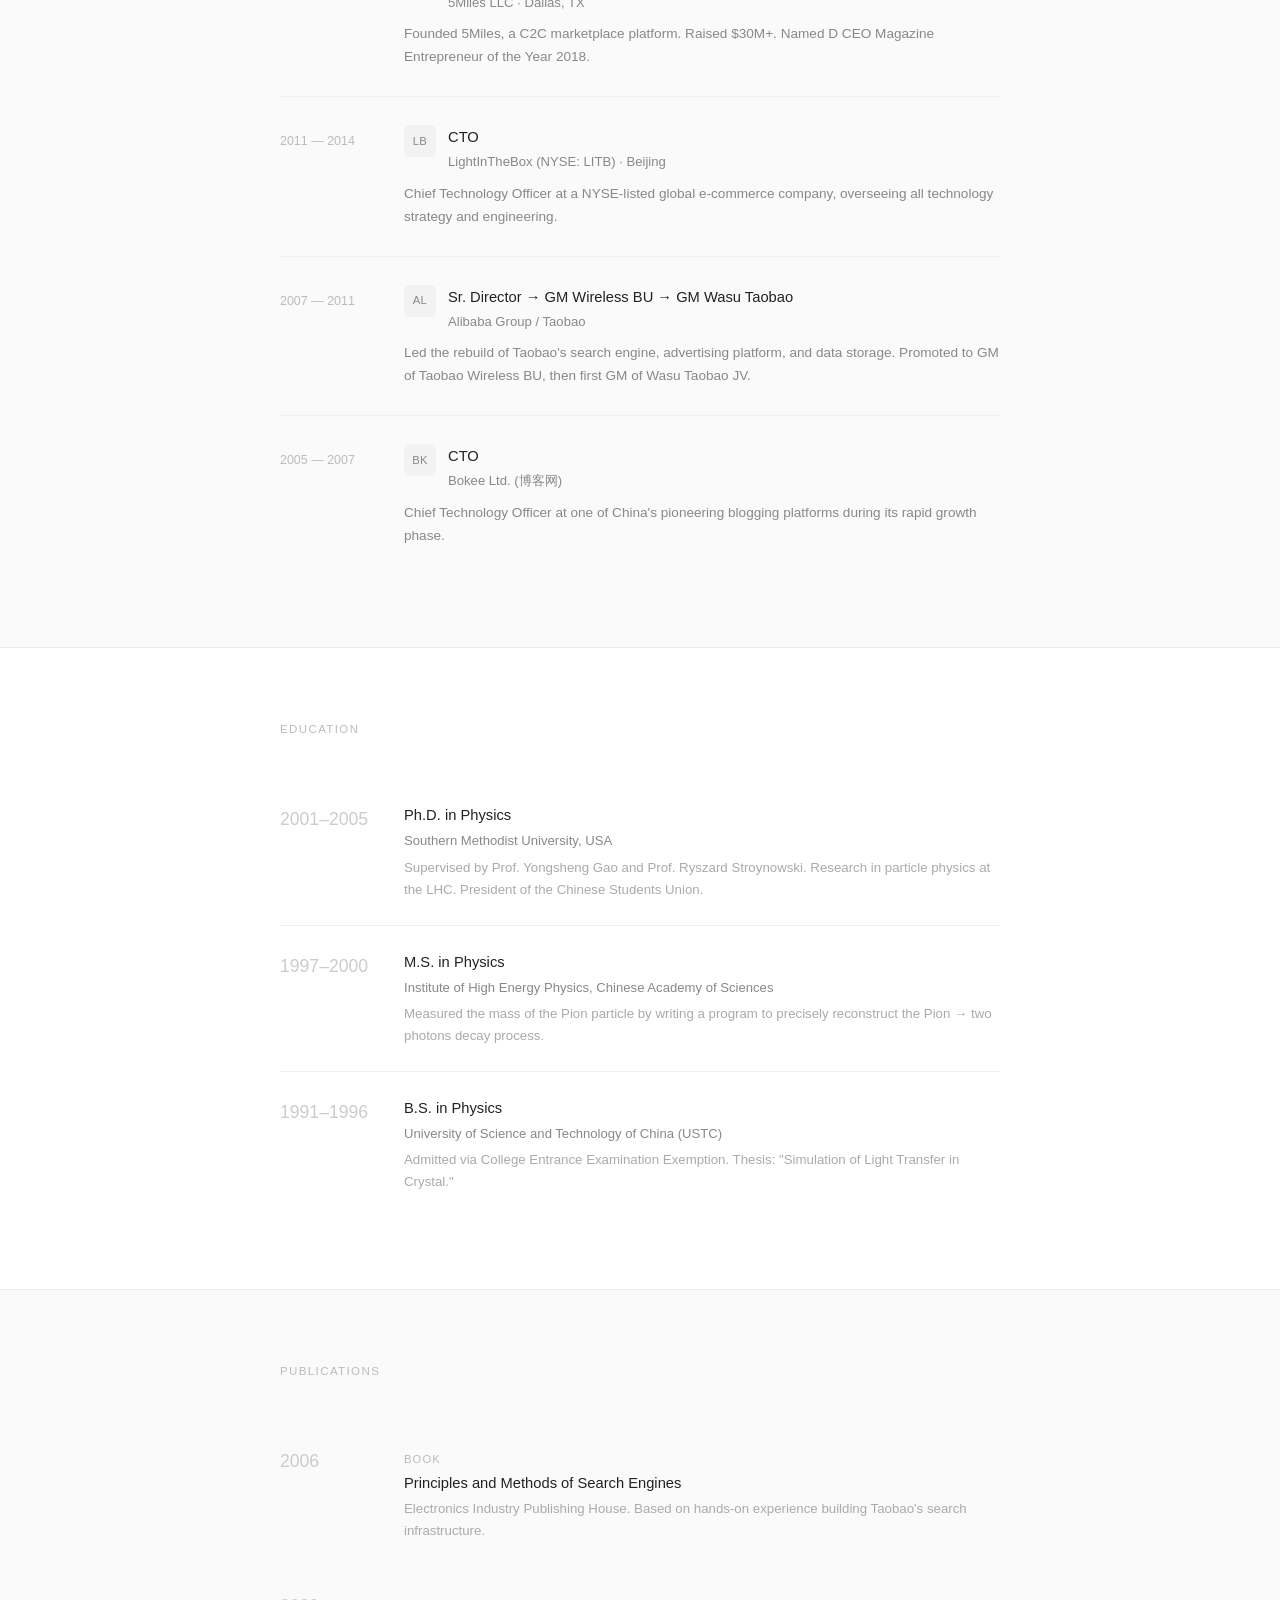
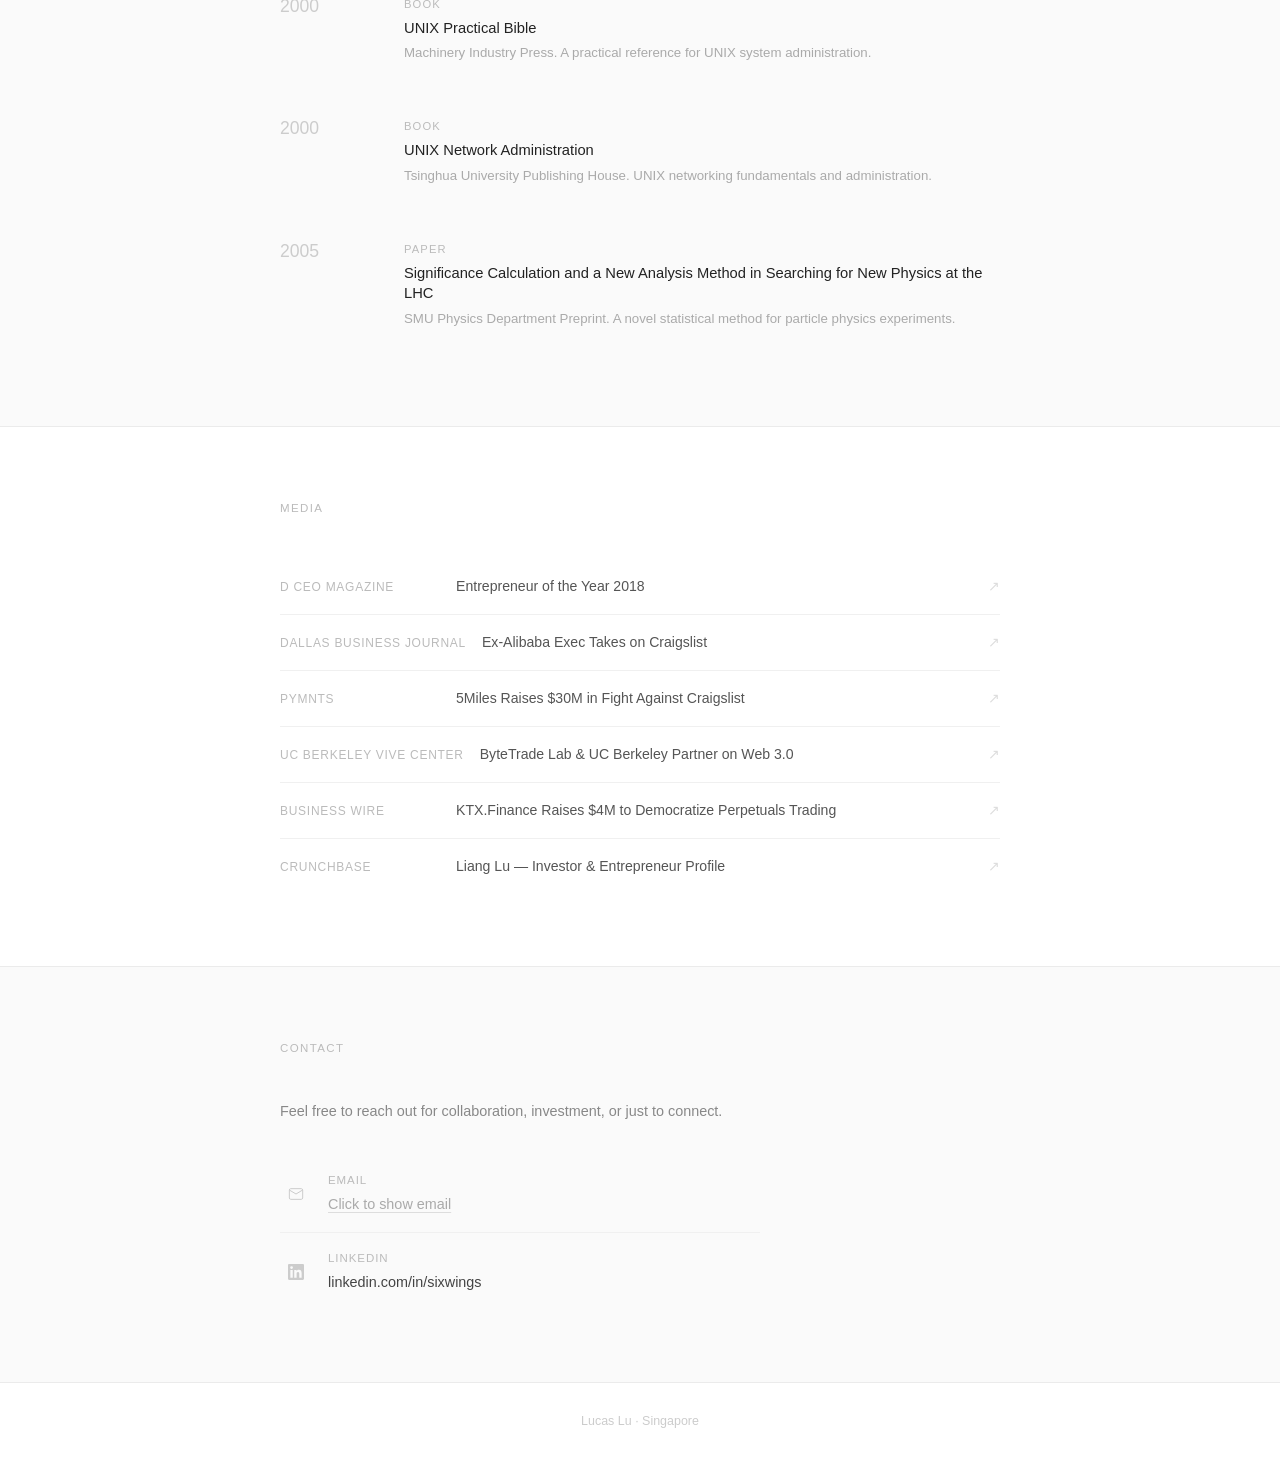
==== commit f5bc31de: "Update: remove Web3, strengthen AI, protect email, use GitHub avatar" ====
--- a/index.html
+++ b/index.html
@@ -29,20 +29,21 @@
   <header class="hero" id="hero">
     <div class="hero-content">
       <div class="hero-avatar">
-        <img src="avatar.jpg" alt="Lucas Lu"
-          onerror="this.style.display='none'; document.getElementById('avatar-fallback').style.display='flex';" />
+<img src="https://avatars.githubusercontent.com/u/124221831?v=4" alt="Lucas Lu"
+        onerror="this.style.display='none'; document.getElementById('avatar-fallback').style.display='flex';" />
         <div id="avatar-fallback" class="avatar-fallback">LL</div>
       </div>
       <div class="hero-text">
         <h1 class="hero-name">Lucas Lu <span class="hero-name-cn">卢亮</span></h1>
         <p class="hero-title">Serial Entrepreneur &amp; Investor</p>
-        <p class="hero-subtitle">AI · Robotics · Creator Economy · Web3</p>
+        <p class="hero-subtitle">AI · Robotics · Creator Economy</p>
         <p class="hero-location">Singapore</p>
         <div class="hero-tags">
           <span class="tag">ByteTrade Lab</span>
           <span class="tag">Clapper</span>
           <span class="tag">5Miles</span>
           <span class="tag">Ex-Alibaba</span>
+          <span class="tag">AI &amp; Robotics</span>
           <span class="tag">Ph.D. Physics</span>
         </div>
         <div class="hero-cta">
@@ -50,7 +51,7 @@
             <svg width="14" height="14" viewBox="0 0 24 24" fill="currentColor"><path d="M20.447 20.452h-3.554v-5.569c0-1.328-.027-3.037-1.852-3.037-1.853 0-2.136 1.445-2.136 2.939v5.667H9.351V9h3.414v1.561h.046c.477-.9 1.637-1.85 3.37-1.85 3.601 0 4.267 2.37 4.267 5.455v6.286zM5.337 7.433a2.062 2.062 0 0 1-2.063-2.065 2.064 2.064 0 1 1 2.063 2.065zm1.782 13.019H3.555V9h3.564v11.452zM22.225 0H1.771C.792 0 0 .774 0 1.729v20.542C0 23.227.792 24 1.771 24h20.451C23.2 24 24 23.227 24 22.271V1.729C24 .774 23.2 0 22.222 0h.003z"/></svg>
             LinkedIn
           </a>
-          <a href="mailto:drluliang@gmail.com" class="btn">
+          <a href="#contact" class="btn">
             <svg width="14" height="14" viewBox="0 0 24 24" fill="none" stroke="currentColor" stroke-width="1.8"><path d="M4 4h16c1.1 0 2 .9 2 2v12c0 1.1-.9 2-2 2H4c-1.1 0-2-.9-2-2V6c0-1.1.9-2 2-2z"/><polyline points="22,6 12,12 2,6"/></svg>
             Email
           </a>
@@ -65,9 +66,9 @@
       <h2 class="section-title">About</h2>
       <div class="about-grid">
         <div class="about-text">
-          <p>Dr. Lucas Lu is a serial entrepreneur, investor, and technologist with over two decades of experience across physics research, internet platforms, social media, and Web3.</p>
+          <p>Dr. Lucas Lu is a serial entrepreneur, investor, and technologist with over two decades of experience across physics research, internet platforms, social media, and AI.</p>
           <p>He founded <strong>5Miles</strong> in 2014 and <strong>Cybermiles (CMT)</strong> in 2017. At <strong>Alibaba Group</strong>, he led the rebuilding of Taobao's search engine, advertising platform, and wireless business unit.</p>
-          <p>Today he serves as CEO of <strong>ByteTrade Lab</strong> and Chairman of <strong>Clapper</strong>, one of the top 5 social media platforms in the United States.</p>
+          <p>Today he serves as CEO of <strong>ByteTrade Lab</strong>, an AI and robotics-focused technology company, and Chairman of <strong>Clapper</strong>, one of the top 5 social media platforms in the United States, where AI is central to the content and creator experience.</p>
           <p>He holds a Ph.D. in Physics from <strong>Southern Methodist University</strong> and a B.S. from the <strong>University of Science and Technology of China</strong>.</p>
         </div>
         <div class="about-stats">
@@ -110,7 +111,7 @@
                 <p class="company">ByteTrade Lab · Singapore</p>
               </div>
             </div>
-            <p class="timeline-desc">Leading ByteTrade Lab, a Web3 and AI-focused technology company. Partnered with UC Berkeley on Web 3.0 research. Overseeing KTX.Finance and other DeFi products.</p>
+            <p class="timeline-desc">Leading ByteTrade Lab, an AI and robotics-focused technology company. Building next-generation AI infrastructure and applications. Partnered with UC Berkeley on advanced technology research.</p>
           </div>
         </div>
 
@@ -327,15 +328,17 @@
       <div class="contact-wrapper">
         <p class="contact-intro">Feel free to reach out for collaboration, investment, or just to connect.</p>
         <div class="contact-links">
-          <a href="mailto:drluliang@gmail.com" class="contact-item">
+          <div class="contact-item" id="email-reveal">
             <div class="contact-icon">
               <svg width="16" height="16" viewBox="0 0 24 24" fill="none" stroke="currentColor" stroke-width="1.5"><path d="M4 4h16c1.1 0 2 .9 2 2v12c0 1.1-.9 2-2 2H4c-1.1 0-2-.9-2-2V6c0-1.1.9-2 2-2z"/><polyline points="22,6 12,12 2,6"/></svg>
             </div>
             <div>
               <span class="contact-label">Email</span>
-              <span class="contact-value">drluliang@gmail.com</span>
-            </div>
-          </a>
+              <span class="contact-value" id="email-text">
+                <button class="email-btn" onclick="revealEmail()">Click to show email</button>
+              </span>
+            </div>
+          </div>
           <a href="https://www.linkedin.com/in/sixwings/" target="_blank" class="contact-item">
             <div class="contact-icon">
               <svg width="16" height="16" viewBox="0 0 24 24" fill="currentColor"><path d="M20.447 20.452h-3.554v-5.569c0-1.328-.027-3.037-1.852-3.037-1.853 0-2.136 1.445-2.136 2.939v5.667H9.351V9h3.414v1.561h.046c.477-.9 1.637-1.85 3.37-1.85 3.601 0 4.267 2.37 4.267 5.455v6.286zM5.337 7.433a2.062 2.062 0 0 1-2.063-2.065 2.064 2.064 0 1 1 2.063 2.065zm1.782 13.019H3.555V9h3.564v11.452zM22.225 0H1.771C.792 0 0 .774 0 1.729v20.542C0 23.227.792 24 1.771 24h20.451C23.2 24 24 23.227 24 22.271V1.729C24 .774 23.2 0 22.222 0h.003z"/></svg>
--- a/style.css
+++ b/style.css
@@ -674,6 +674,25 @@
   .media-source { min-width: unset; }
 }
 
+/* ===== Email reveal button ===== */
+.email-btn {
+  background: none;
+  border: none;
+  padding: 0;
+  font-size: 0.9rem;
+  color: #aaa;
+  cursor: pointer;
+  font-family: inherit;
+  text-decoration: underline;
+  text-underline-offset: 3px;
+  text-decoration-color: #ddd;
+  transition: color 0.2s;
+}
+
+.email-btn:hover {
+  color: #555;
+}
+
 /* ===== 滚动淡入 ===== */
 .fade-in {
   opacity: 0;
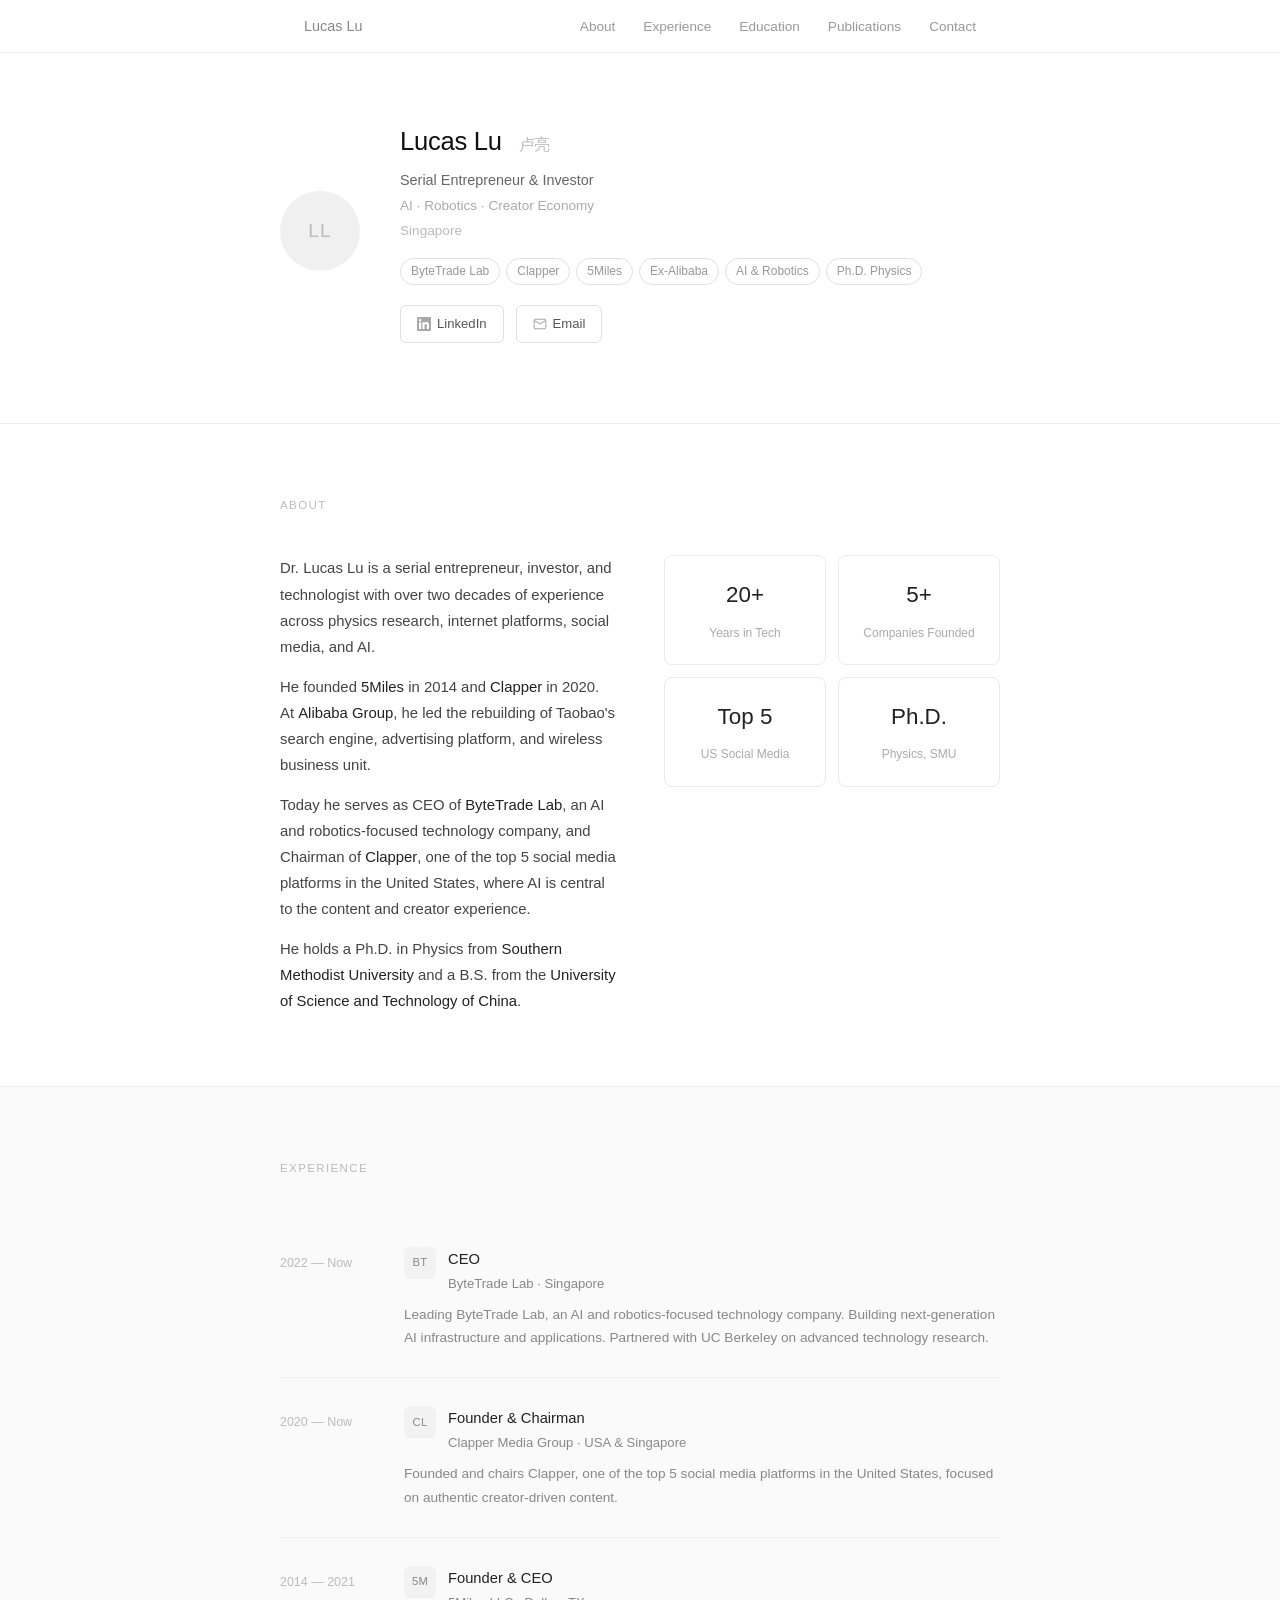
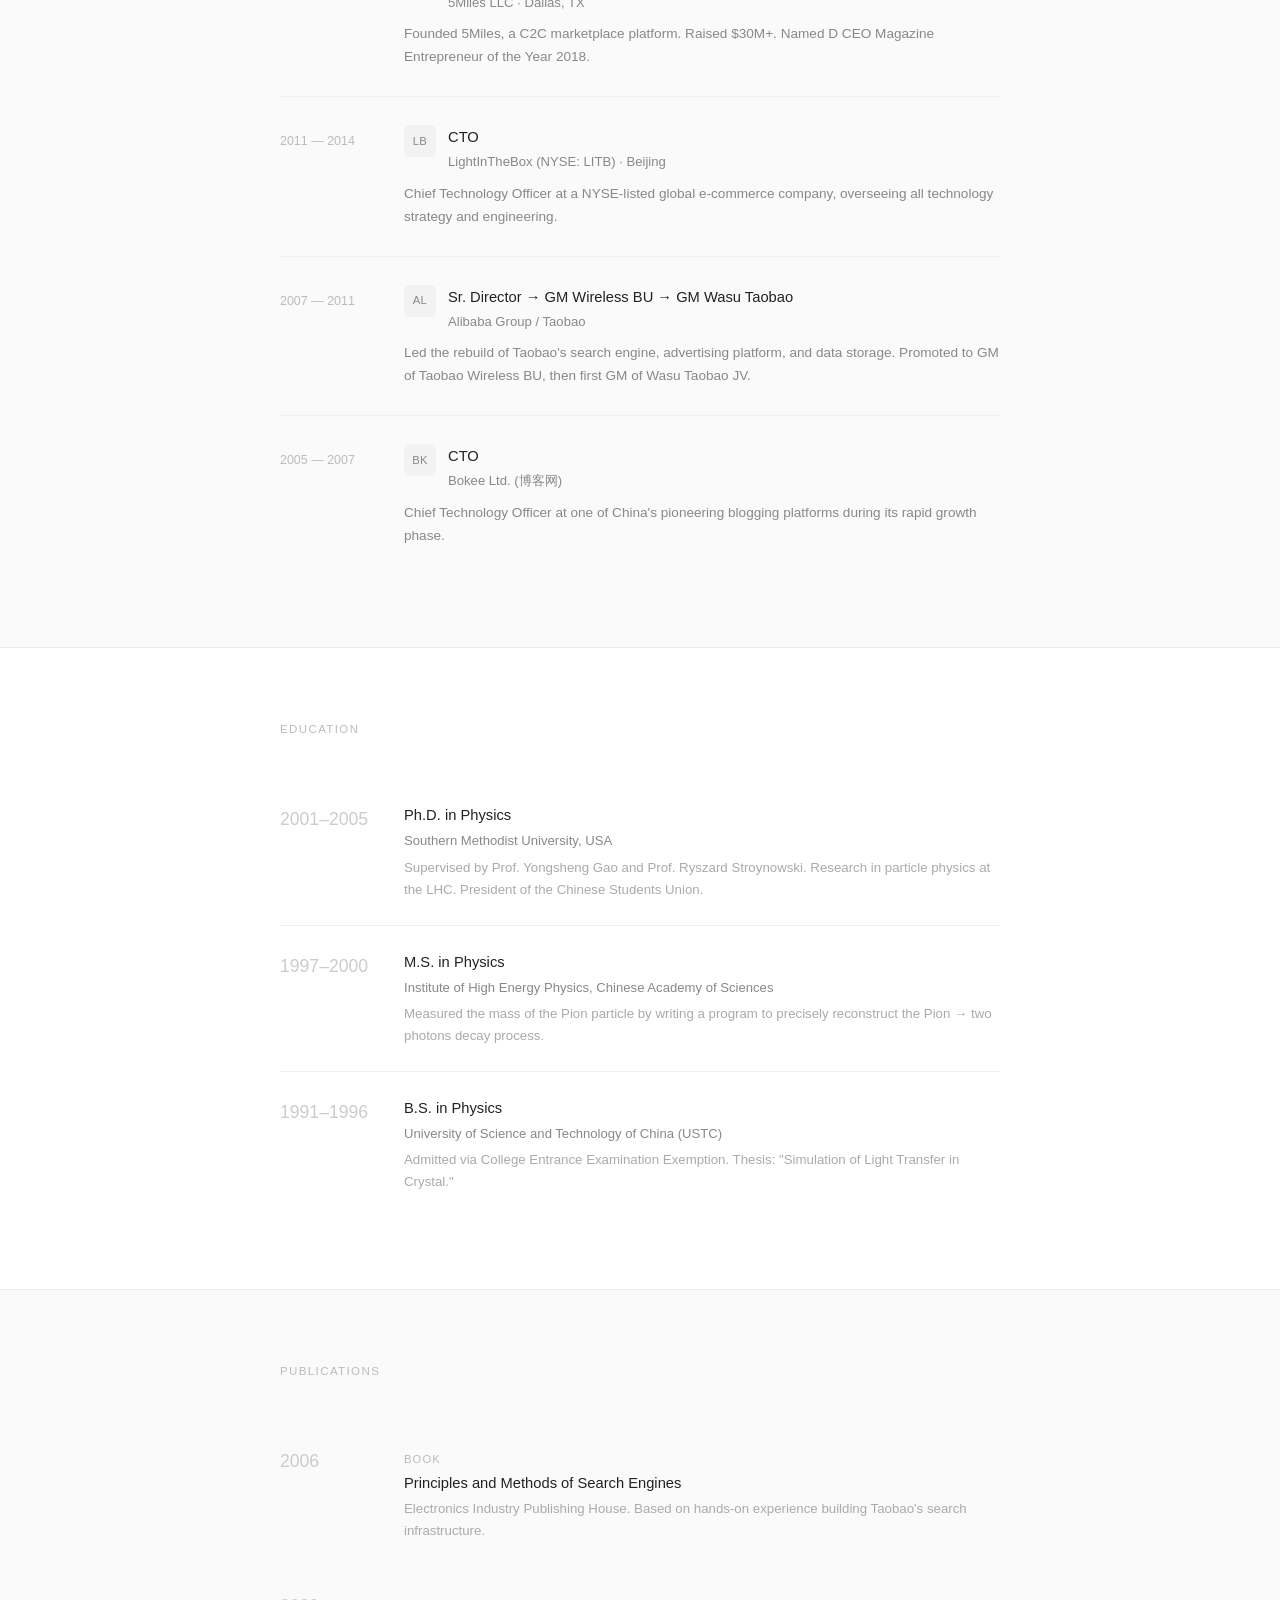
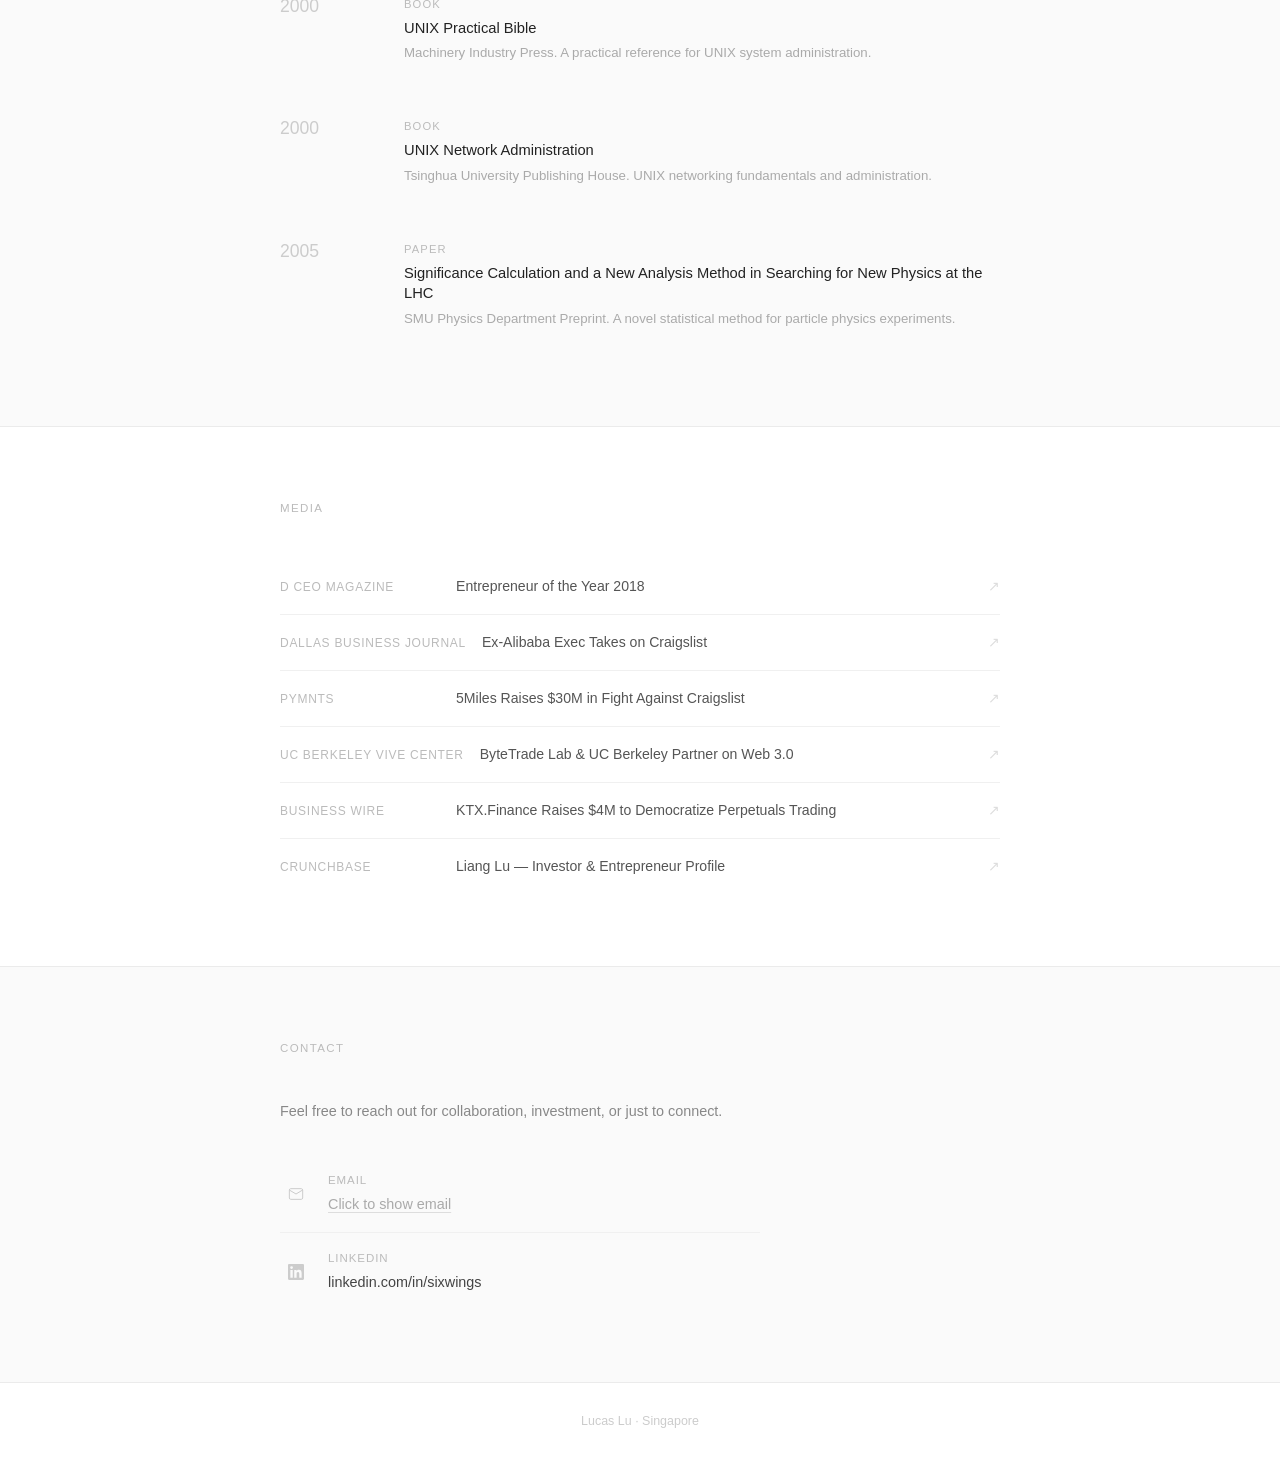
==== commit 46ecf5fb: "Fix: remove Cybermiles, add Clapper 2020 in About" ====
--- a/index.html
+++ b/index.html
@@ -67,7 +67,7 @@
       <div class="about-grid">
         <div class="about-text">
           <p>Dr. Lucas Lu is a serial entrepreneur, investor, and technologist with over two decades of experience across physics research, internet platforms, social media, and AI.</p>
-          <p>He founded <strong>5Miles</strong> in 2014 and <strong>Cybermiles (CMT)</strong> in 2017. At <strong>Alibaba Group</strong>, he led the rebuilding of Taobao's search engine, advertising platform, and wireless business unit.</p>
+          <p>He founded <strong>5Miles</strong> in 2014 and <strong>Clapper</strong> in 2020. At <strong>Alibaba Group</strong>, he led the rebuilding of Taobao's search engine, advertising platform, and wireless business unit.</p>
           <p>Today he serves as CEO of <strong>ByteTrade Lab</strong>, an AI and robotics-focused technology company, and Chairman of <strong>Clapper</strong>, one of the top 5 social media platforms in the United States, where AI is central to the content and creator experience.</p>
           <p>He holds a Ph.D. in Physics from <strong>Southern Methodist University</strong> and a B.S. from the <strong>University of Science and Technology of China</strong>.</p>
         </div>
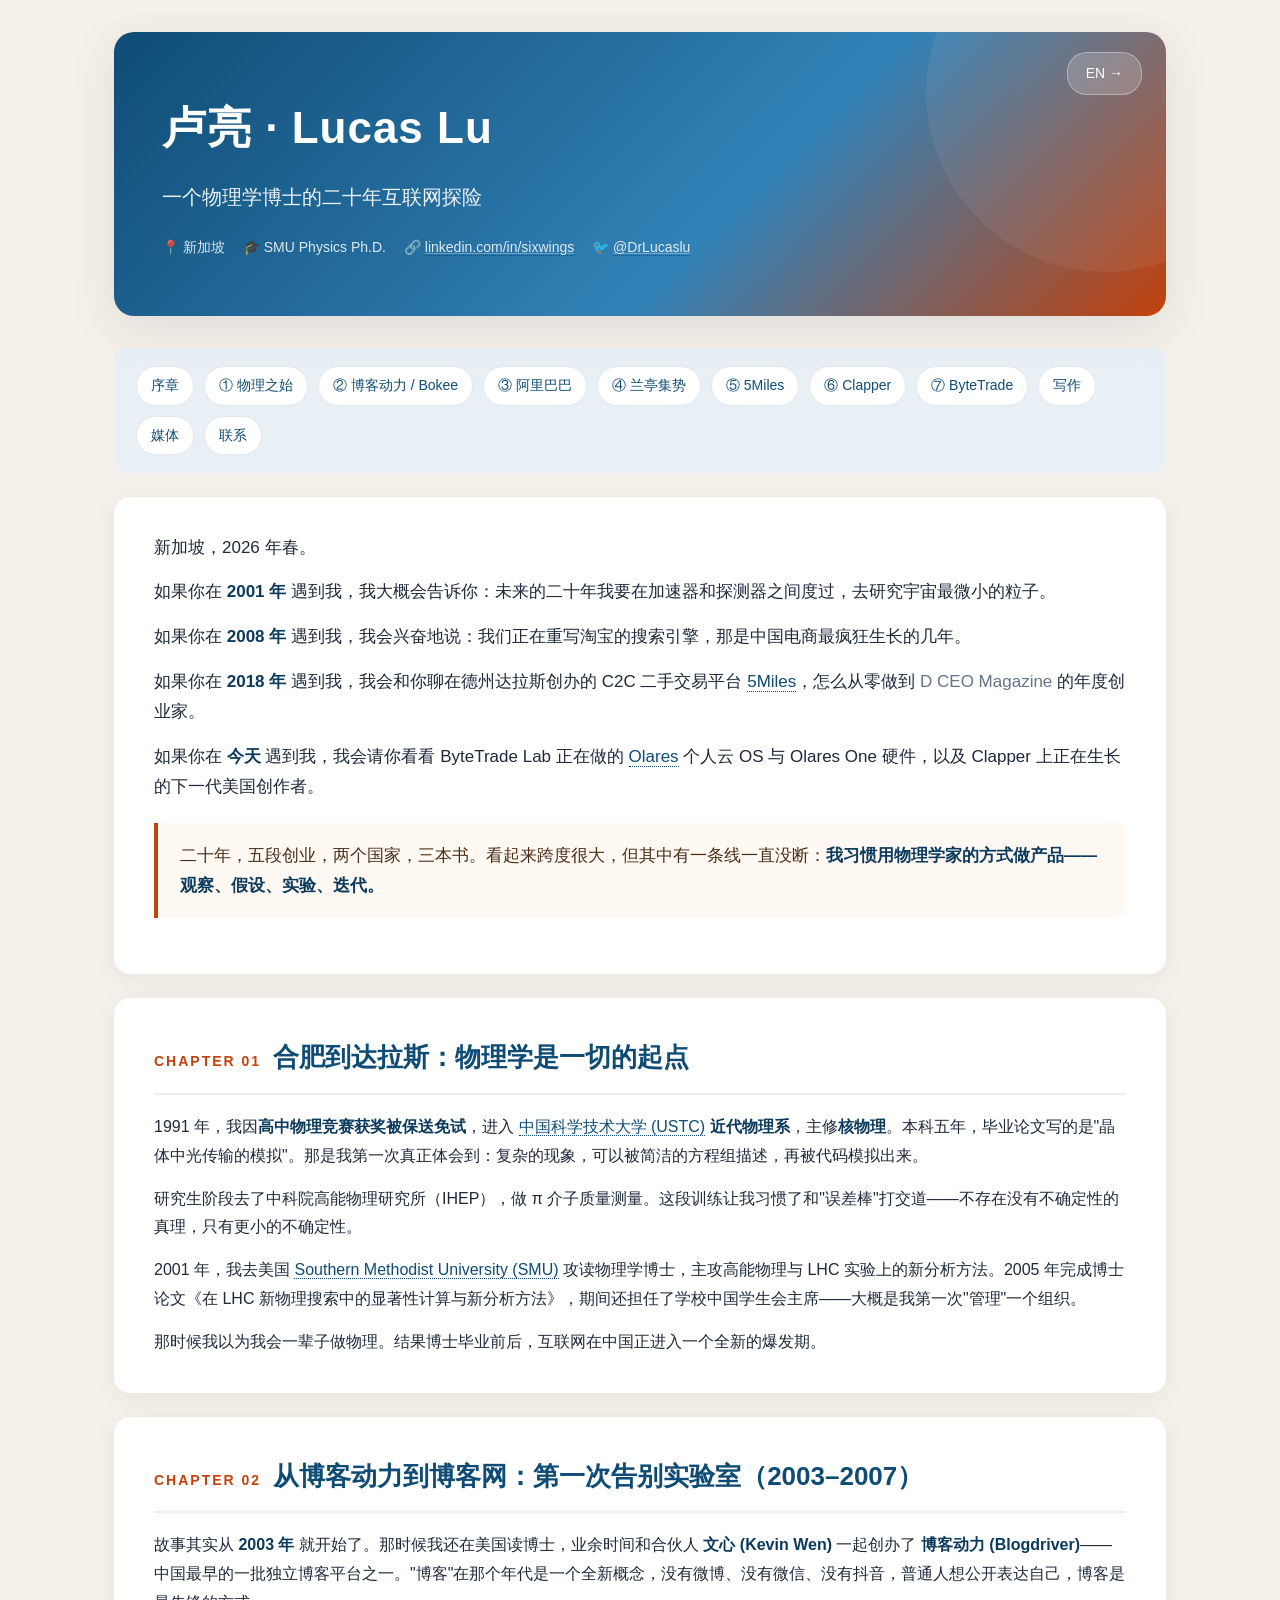
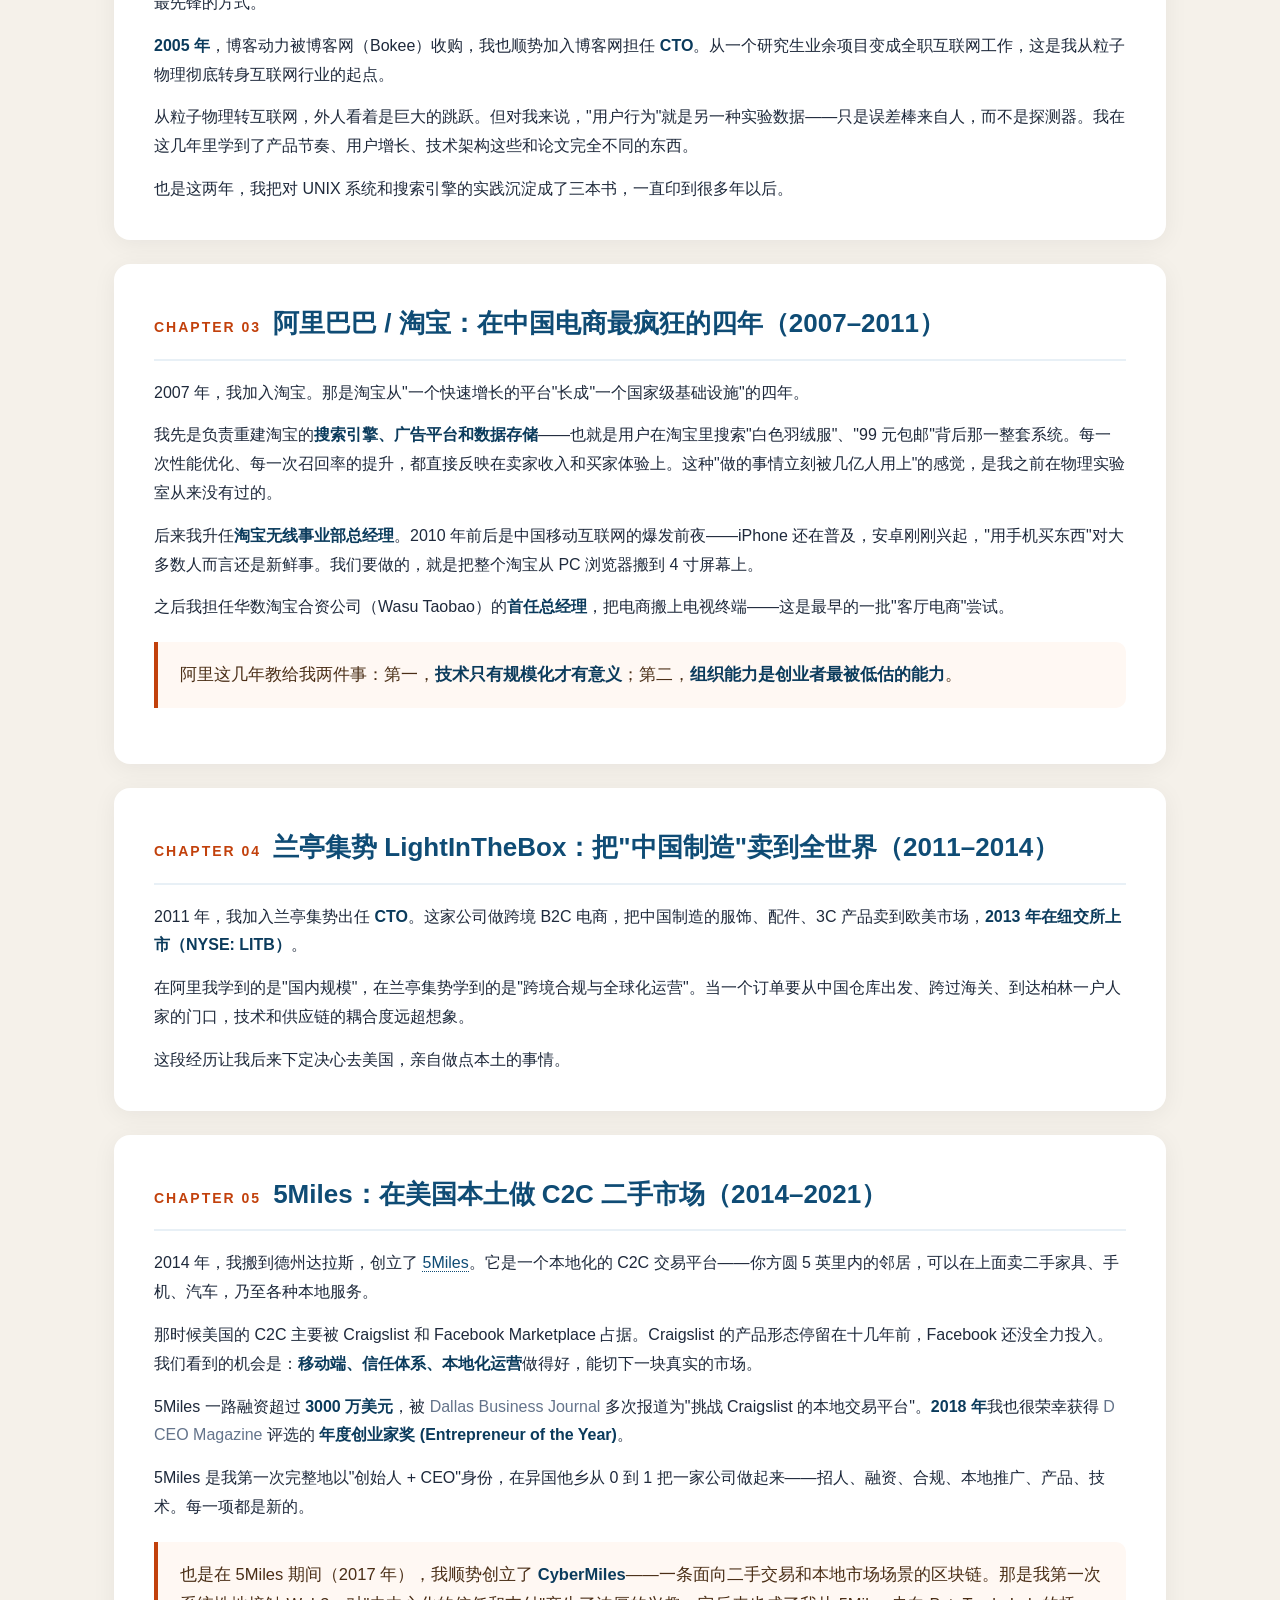
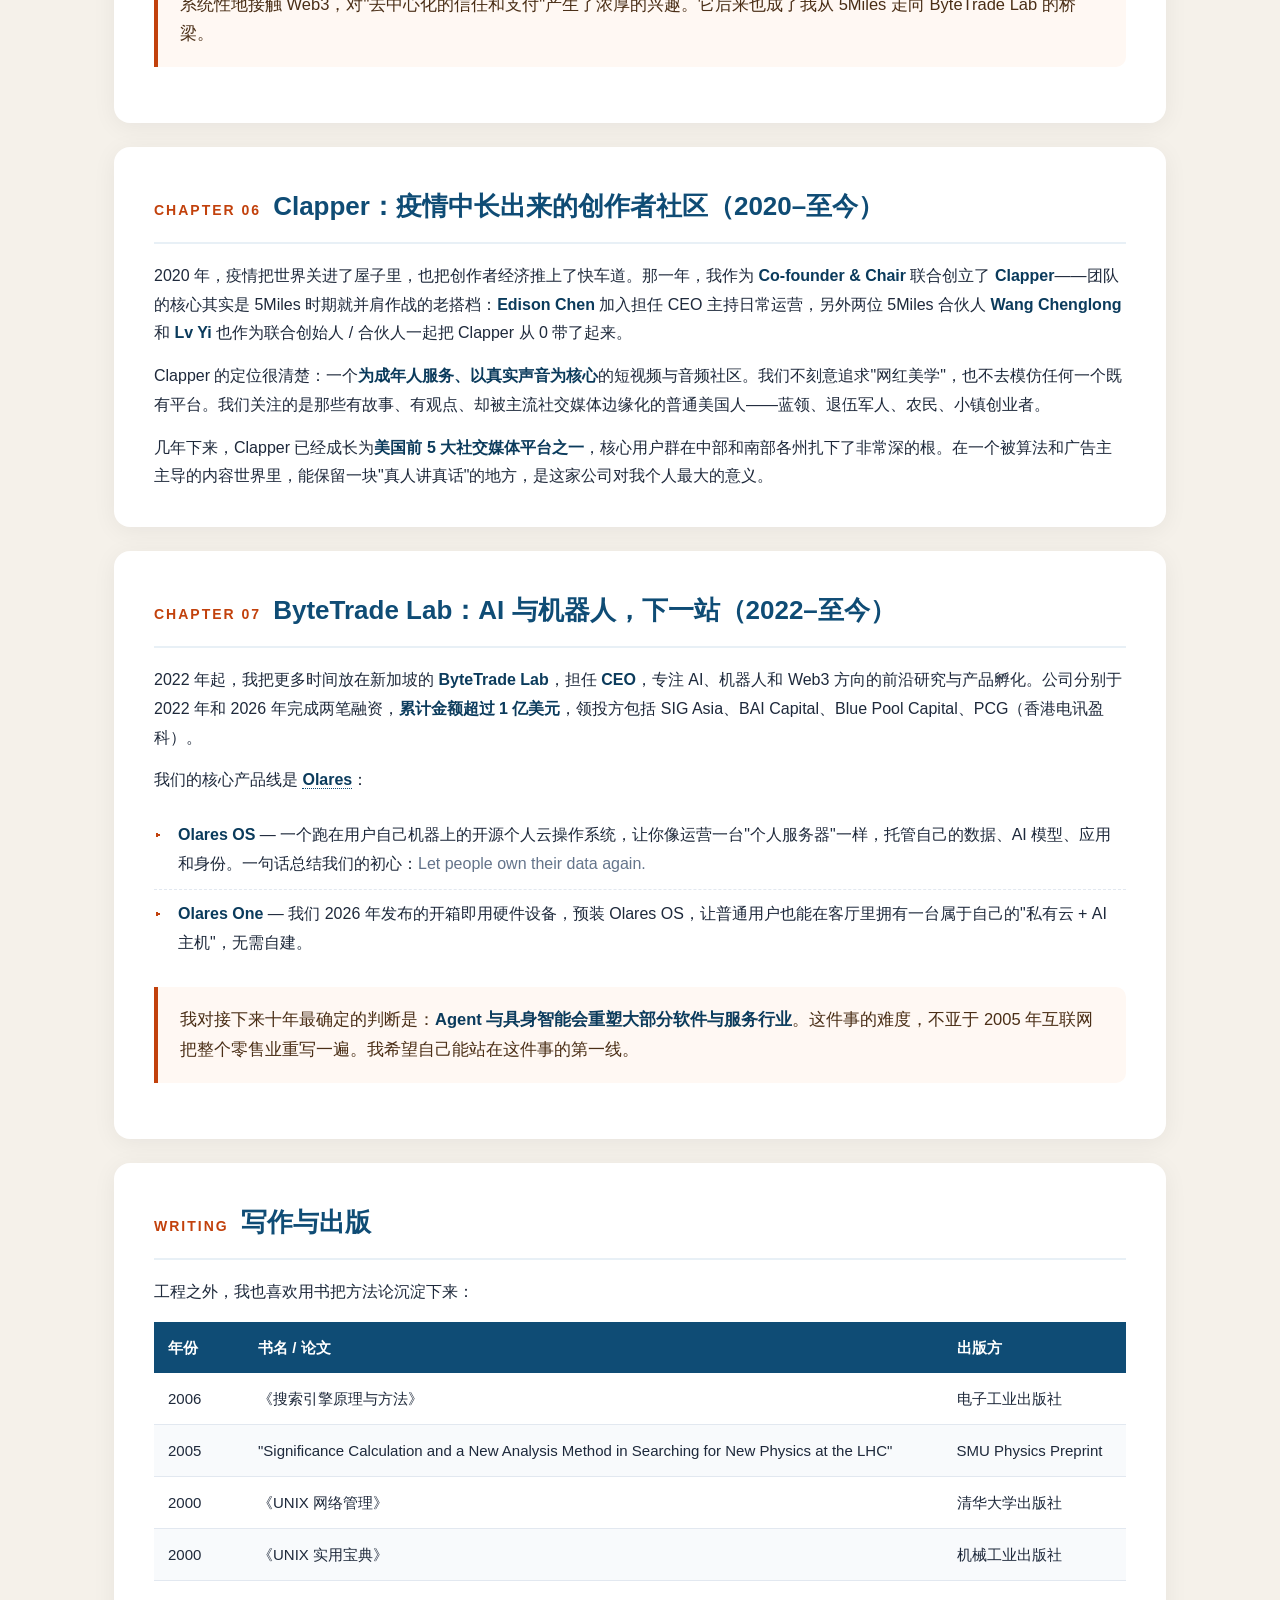
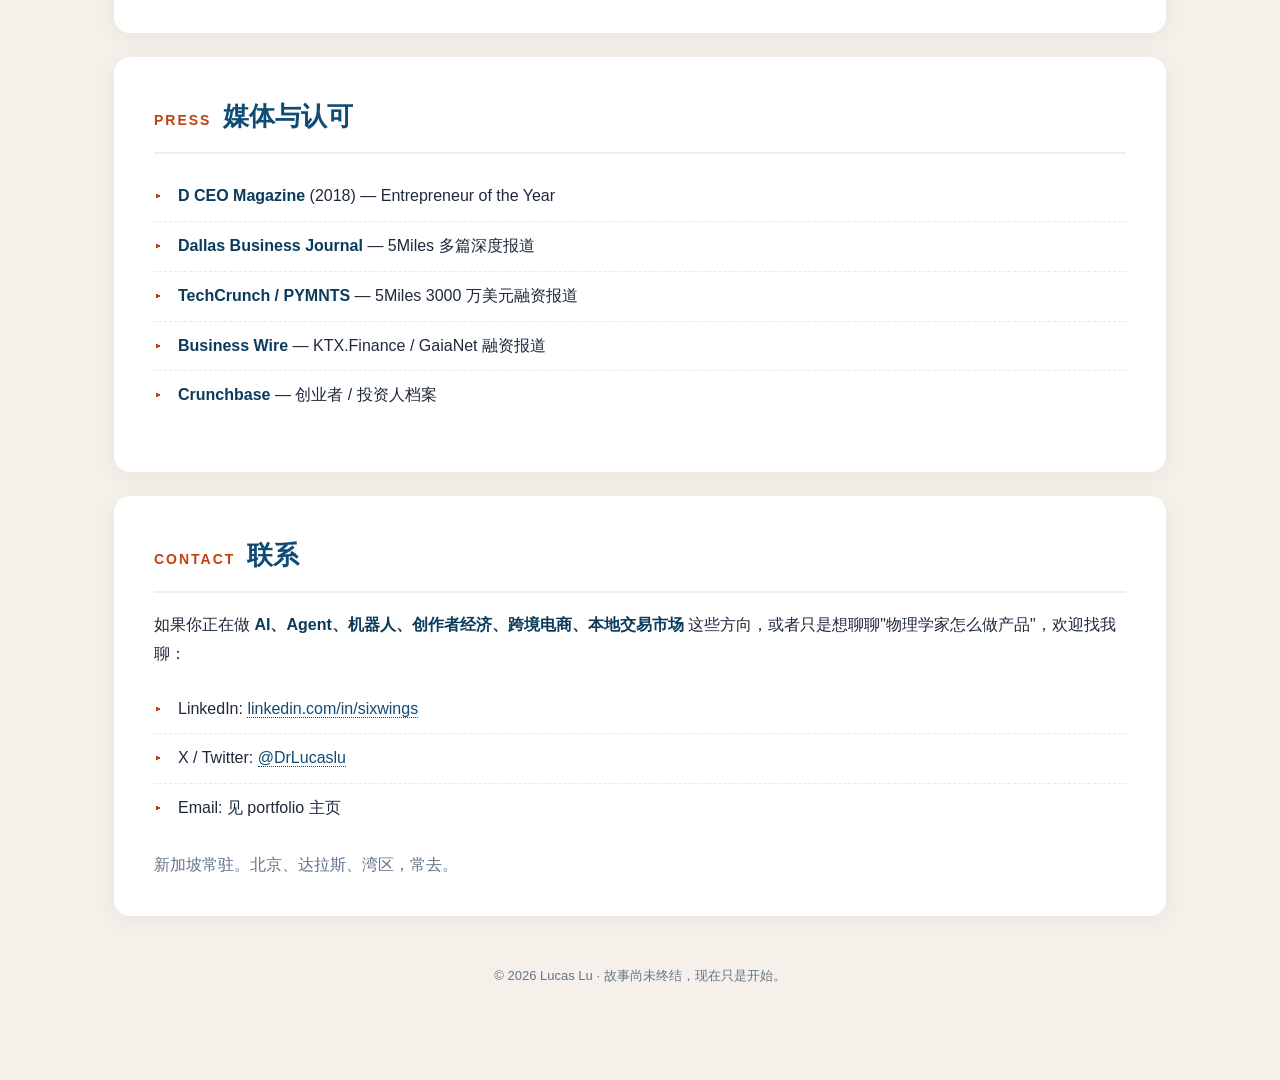
==== commit 2e41857d: "Update ByteTrade Lab funding details and USTC admission note - Replace single $40M Series A line wit" ====
--- a/index.html
+++ b/index.html
@@ -1,362 +1,367 @@
 <!DOCTYPE html>
-<html lang="en">
+<html lang="zh-CN">
 <head>
-  <meta charset="UTF-8" />
-  <meta name="viewport" content="width=device-width, initial-scale=1.0" />
-  <title>Lucas Lu</title>
-  <link rel="stylesheet" href="style.css" />
+<meta charset="UTF-8">
+<meta name="viewport" content="width=device-width, initial-scale=1.0">
+<title>卢亮 Lucas Lu — 一个物理学博士的二十年互联网探险</title>
+<style>
+  :root {
+    --bg: #f5f1ea;
+    --card: #ffffff;
+    --text: #1e293b;
+    --muted: #64748b;
+    --accent: #0f4c75;
+    --accent-soft: #e8f0f6;
+    --accent-2: #c2410c;
+    --border: #e2e8f0;
+    --shadow: 0 4px 24px rgba(15,23,42,0.06);
+    --shadow-strong: 0 12px 48px rgba(15,23,42,0.10);
+  }
+  * { box-sizing: border-box; }
+  html { scroll-behavior: smooth; }
+  body {
+    margin: 0;
+    font-family: -apple-system, BlinkMacSystemFont, "Segoe UI", "PingFang SC", "Microsoft YaHei", "Noto Sans SC", sans-serif;
+    background: var(--bg);
+    color: var(--text);
+    line-height: 1.8;
+    font-size: 16px;
+  }
+  .container { max-width: 1100px; margin: 0 auto; padding: 32px 24px 80px; }
+
+  /* Hero */
+  .hero {
+    background: linear-gradient(135deg, #0f4c75 0%, #3282b8 60%, #c2410c 100%);
+    color: #fff;
+    border-radius: 20px;
+    padding: 56px 48px;
+    box-shadow: var(--shadow-strong);
+    margin-bottom: 32px;
+    position: relative;
+    overflow: hidden;
+  }
+  .hero::after {
+    content: "";
+    position: absolute;
+    right: -120px;
+    top: -120px;
+    width: 360px;
+    height: 360px;
+    border-radius: 50%;
+    background: rgba(255,255,255,0.06);
+    pointer-events: none;
+    z-index: 1;
+  }
+  .hero > * { position: relative; z-index: 2; }
+  .hero h1 {
+    font-size: 44px;
+    margin: 0 0 12px;
+    letter-spacing: 1px;
+    font-weight: 700;
+  }
+  .hero .subtitle {
+    font-size: 20px;
+    opacity: 0.92;
+    margin: 0 0 20px;
+    font-weight: 300;
+  }
+  .hero .meta {
+    font-size: 14px;
+    opacity: 0.85;
+    display: flex;
+    flex-wrap: wrap;
+    gap: 18px;
+  }
+  .hero .meta a {
+    color: #fff;
+    text-decoration: underline;
+    text-decoration-color: rgba(255,255,255,0.4);
+  }
+  .lang-switch {
+    position: absolute;
+    top: 20px;
+    right: 24px;
+    font-size: 14px;
+    z-index: 10;
+  }
+  .lang-switch a {
+    color: #fff;
+    text-decoration: none;
+    background: rgba(255,255,255,0.18);
+    padding: 8px 18px;
+    border-radius: 20px;
+    border: 1px solid rgba(255,255,255,0.35);
+    backdrop-filter: blur(6px);
+    cursor: pointer;
+    display: inline-block;
+    font-weight: 500;
+    transition: all 0.2s ease;
+  }
+  .lang-switch a:hover {
+    background: #fff;
+    color: var(--accent);
+    border-color: #fff;
+    transform: translateY(-1px);
+    box-shadow: 0 4px 12px rgba(0,0,0,0.18);
+  }
+
+  /* Cards */
+  .card {
+    background: var(--card);
+    border-radius: 16px;
+    padding: 36px 40px;
+    box-shadow: var(--shadow);
+    margin-bottom: 24px;
+  }
+  .card.intro p { font-size: 17px; }
+  .card h2 {
+    font-size: 26px;
+    margin: 0 0 18px;
+    color: var(--accent);
+    border-bottom: 2px solid var(--accent-soft);
+    padding-bottom: 12px;
+    display: flex;
+    align-items: baseline;
+    gap: 12px;
+  }
+  .chapter-num {
+    font-size: 14px;
+    color: var(--accent-2);
+    font-weight: 600;
+    letter-spacing: 2px;
+  }
+  .card p { margin: 0 0 14px; }
+  .card p:last-child { margin-bottom: 0; }
+
+  a { color: var(--accent); text-decoration: none; border-bottom: 1px dotted var(--accent); }
+  a:hover { color: var(--accent-2); border-bottom-color: var(--accent-2); }
+
+  strong { color: #0b3b5c; }
+  em { color: var(--muted); font-style: normal; font-weight: 500; }
+
+  /* Pull quote */
+  .pull {
+    border-left: 4px solid var(--accent-2);
+    background: #fff8f3;
+    padding: 18px 22px;
+    margin: 20px 0;
+    border-radius: 0 10px 10px 0;
+    font-size: 16.5px;
+    color: #4a2e16;
+  }
+
+  /* Table */
+  table {
+    width: 100%;
+    border-collapse: collapse;
+    margin: 16px 0;
+    font-size: 15px;
+  }
+  th {
+    background: var(--accent);
+    color: #fff;
+    text-align: left;
+    padding: 12px 14px;
+    font-weight: 600;
+  }
+  td {
+    padding: 12px 14px;
+    border-bottom: 1px solid var(--border);
+    vertical-align: top;
+  }
+  tr:nth-child(even) td { background: #f8fafc; }
+  tr:hover td { background: var(--accent-soft); }
+
+  /* Lists */
+  ul.clean { list-style: none; padding-left: 0; }
+  ul.clean li {
+    padding: 10px 0 10px 24px;
+    border-bottom: 1px dashed var(--border);
+    position: relative;
+  }
+  ul.clean li::before {
+    content: "▸";
+    position: absolute;
+    left: 0;
+    color: var(--accent-2);
+  }
+  ul.clean li:last-child { border-bottom: none; }
+
+  /* TOC */
+  .toc {
+    display: flex;
+    flex-wrap: wrap;
+    gap: 10px;
+    padding: 18px 22px;
+    background: var(--accent-soft);
+    border-radius: 12px;
+    margin-bottom: 24px;
+    font-size: 14px;
+  }
+  .toc a {
+    background: #fff;
+    padding: 6px 14px;
+    border-radius: 20px;
+    border: 1px solid var(--border);
+    color: var(--accent);
+    text-decoration: none;
+  }
+  .toc a:hover { background: var(--accent); color: #fff; border-color: var(--accent); }
+
+  /* Footer */
+  .footer {
+    text-align: center;
+    color: var(--muted);
+    font-size: 13px;
+    padding: 24px 0 0;
+  }
+
+  @media (max-width: 700px) {
+    .hero { padding: 36px 24px; }
+    .hero h1 { font-size: 32px; }
+    .hero .subtitle { font-size: 16px; }
+    .card { padding: 24px 22px; }
+    .card h2 { font-size: 22px; }
+    .lang-switch { position: static; margin-bottom: 14px; }
+  }
+</style>
 </head>
 <body>
-
-  <!-- 导航 -->
-  <nav id="navbar">
-    <div class="nav-inner">
-      <span class="nav-logo">Lucas Lu</span>
-      <ul class="nav-links">
-        <li><a href="#about">About</a></li>
-        <li><a href="#experience">Experience</a></li>
-        <li><a href="#education">Education</a></li>
-        <li><a href="#publications">Publications</a></li>
-        <li><a href="#contact">Contact</a></li>
-      </ul>
-      <button class="hamburger" id="hamburger" aria-label="Toggle menu">
-        <span></span><span></span><span></span>
-      </button>
-    </div>
-  </nav>
-
-  <!-- Hero -->
-  <header class="hero" id="hero">
-    <div class="hero-content">
-      <div class="hero-avatar">
-<img src="https://avatars.githubusercontent.com/u/124221831?v=4" alt="Lucas Lu"
-        onerror="this.style.display='none'; document.getElementById('avatar-fallback').style.display='flex';" />
-        <div id="avatar-fallback" class="avatar-fallback">LL</div>
-      </div>
-      <div class="hero-text">
-        <h1 class="hero-name">Lucas Lu <span class="hero-name-cn">卢亮</span></h1>
-        <p class="hero-title">Serial Entrepreneur &amp; Investor</p>
-        <p class="hero-subtitle">AI · Robotics · Creator Economy</p>
-        <p class="hero-location">Singapore</p>
-        <div class="hero-tags">
-          <span class="tag">ByteTrade Lab</span>
-          <span class="tag">Clapper</span>
-          <span class="tag">5Miles</span>
-          <span class="tag">Ex-Alibaba</span>
-          <span class="tag">AI &amp; Robotics</span>
-          <span class="tag">Ph.D. Physics</span>
-        </div>
-        <div class="hero-cta">
-          <a href="https://www.linkedin.com/in/sixwings/" target="_blank" class="btn">
-            <svg width="14" height="14" viewBox="0 0 24 24" fill="currentColor"><path d="M20.447 20.452h-3.554v-5.569c0-1.328-.027-3.037-1.852-3.037-1.853 0-2.136 1.445-2.136 2.939v5.667H9.351V9h3.414v1.561h.046c.477-.9 1.637-1.85 3.37-1.85 3.601 0 4.267 2.37 4.267 5.455v6.286zM5.337 7.433a2.062 2.062 0 0 1-2.063-2.065 2.064 2.064 0 1 1 2.063 2.065zm1.782 13.019H3.555V9h3.564v11.452zM22.225 0H1.771C.792 0 0 .774 0 1.729v20.542C0 23.227.792 24 1.771 24h20.451C23.2 24 24 23.227 24 22.271V1.729C24 .774 23.2 0 22.222 0h.003z"/></svg>
-            LinkedIn
-          </a>
-          <a href="#contact" class="btn">
-            <svg width="14" height="14" viewBox="0 0 24 24" fill="none" stroke="currentColor" stroke-width="1.8"><path d="M4 4h16c1.1 0 2 .9 2 2v12c0 1.1-.9 2-2 2H4c-1.1 0-2-.9-2-2V6c0-1.1.9-2 2-2z"/><polyline points="22,6 12,12 2,6"/></svg>
-            Email
-          </a>
-        </div>
-      </div>
+<div class="container">
+
+  <header class="hero">
+    <div class="lang-switch"><a href="lucas_portfolio_en.html">EN →</a></div>
+    <h1>卢亮 · Lucas Lu</h1>
+    <p class="subtitle">一个物理学博士的二十年互联网探险</p>
+    <div class="meta">
+      <span>📍 新加坡</span>
+      <span>🎓 SMU Physics Ph.D.</span>
+      <span>🔗 <a href="https://linkedin.com/in/sixwings/">linkedin.com/in/sixwings</a></span>
+      <span>🐦 <a href="https://twitter.com/drlucaslu">@DrLucaslu</a></span>
     </div>
   </header>
 
-  <!-- About -->
-  <section id="about" class="section section-light">
-    <div class="container">
-      <h2 class="section-title">About</h2>
-      <div class="about-grid">
-        <div class="about-text">
-          <p>Dr. Lucas Lu is a serial entrepreneur, investor, and technologist with over two decades of experience across physics research, internet platforms, social media, and AI.</p>
-          <p>He founded <strong>5Miles</strong> in 2014 and <strong>Clapper</strong> in 2020. At <strong>Alibaba Group</strong>, he led the rebuilding of Taobao's search engine, advertising platform, and wireless business unit.</p>
-          <p>Today he serves as CEO of <strong>ByteTrade Lab</strong>, an AI and robotics-focused technology company, and Chairman of <strong>Clapper</strong>, one of the top 5 social media platforms in the United States, where AI is central to the content and creator experience.</p>
-          <p>He holds a Ph.D. in Physics from <strong>Southern Methodist University</strong> and a B.S. from the <strong>University of Science and Technology of China</strong>.</p>
-        </div>
-        <div class="about-stats">
-          <div class="stat-card">
-            <span class="stat-num">20+</span>
-            <span class="stat-label">Years in Tech</span>
-          </div>
-          <div class="stat-card">
-            <span class="stat-num">5+</span>
-            <span class="stat-label">Companies Founded</span>
-          </div>
-          <div class="stat-card">
-            <span class="stat-num">Top 5</span>
-            <span class="stat-label">US Social Media</span>
-          </div>
-          <div class="stat-card">
-            <span class="stat-num">Ph.D.</span>
-            <span class="stat-label">Physics, SMU</span>
-          </div>
-        </div>
-      </div>
-    </div>
-  </section>
-
-  <!-- Experience -->
-  <section id="experience" class="section section-dark">
-    <div class="container">
-      <h2 class="section-title">Experience</h2>
-      <div class="timeline">
-
-        <div class="timeline-item">
-          <div class="timeline-period-col">
-            <span class="period">2022 — Now</span>
-          </div>
-          <div class="timeline-content">
-            <div class="timeline-header">
-              <div class="company-logo logo-bytetrade">BT</div>
-              <div>
-                <h3>CEO</h3>
-                <p class="company">ByteTrade Lab · Singapore</p>
-              </div>
-            </div>
-            <p class="timeline-desc">Leading ByteTrade Lab, an AI and robotics-focused technology company. Building next-generation AI infrastructure and applications. Partnered with UC Berkeley on advanced technology research.</p>
-          </div>
-        </div>
-
-        <div class="timeline-item">
-          <div class="timeline-period-col">
-            <span class="period">2020 — Now</span>
-          </div>
-          <div class="timeline-content">
-            <div class="timeline-header">
-              <div class="company-logo logo-clapper">CL</div>
-              <div>
-                <h3>Founder &amp; Chairman</h3>
-                <p class="company">Clapper Media Group · USA &amp; Singapore</p>
-              </div>
-            </div>
-            <p class="timeline-desc">Founded and chairs Clapper, one of the top 5 social media platforms in the United States, focused on authentic creator-driven content.</p>
-          </div>
-        </div>
-
-        <div class="timeline-item">
-          <div class="timeline-period-col">
-            <span class="period">2014 — 2021</span>
-          </div>
-          <div class="timeline-content">
-            <div class="timeline-header">
-              <div class="company-logo logo-5miles">5M</div>
-              <div>
-                <h3>Founder &amp; CEO</h3>
-                <p class="company">5Miles LLC · Dallas, TX</p>
-              </div>
-            </div>
-            <p class="timeline-desc">Founded 5Miles, a C2C marketplace platform. Raised $30M+. Named D CEO Magazine Entrepreneur of the Year 2018.</p>
-          </div>
-        </div>
-
-        <div class="timeline-item">
-          <div class="timeline-period-col">
-            <span class="period">2011 — 2014</span>
-          </div>
-          <div class="timeline-content">
-            <div class="timeline-header">
-              <div class="company-logo logo-litb">LB</div>
-              <div>
-                <h3>CTO</h3>
-                <p class="company">LightInTheBox (NYSE: LITB) · Beijing</p>
-              </div>
-            </div>
-            <p class="timeline-desc">Chief Technology Officer at a NYSE-listed global e-commerce company, overseeing all technology strategy and engineering.</p>
-          </div>
-        </div>
-
-        <div class="timeline-item">
-          <div class="timeline-period-col">
-            <span class="period">2007 — 2011</span>
-          </div>
-          <div class="timeline-content">
-            <div class="timeline-header">
-              <div class="company-logo logo-alibaba">AL</div>
-              <div>
-                <h3>Sr. Director → GM Wireless BU → GM Wasu Taobao</h3>
-                <p class="company">Alibaba Group / Taobao</p>
-              </div>
-            </div>
-            <p class="timeline-desc">Led the rebuild of Taobao's search engine, advertising platform, and data storage. Promoted to GM of Taobao Wireless BU, then first GM of Wasu Taobao JV.</p>
-          </div>
-        </div>
-
-        <div class="timeline-item">
-          <div class="timeline-period-col">
-            <span class="period">2005 — 2007</span>
-          </div>
-          <div class="timeline-content">
-            <div class="timeline-header">
-              <div class="company-logo logo-bokee">BK</div>
-              <div>
-                <h3>CTO</h3>
-                <p class="company">Bokee Ltd. (博客网)</p>
-              </div>
-            </div>
-            <p class="timeline-desc">Chief Technology Officer at one of China's pioneering blogging platforms during its rapid growth phase.</p>
-          </div>
-        </div>
-
-      </div>
-    </div>
-  </section>
-
-  <!-- Education -->
-  <section id="education" class="section section-light">
-    <div class="container">
-      <h2 class="section-title">Education</h2>
-      <div class="edu-grid">
-
-        <div class="edu-card">
-          <div class="edu-icon">2001–2005</div>
-          <div class="edu-info">
-            <h3>Ph.D. in Physics</h3>
-            <p class="edu-school">Southern Methodist University, USA</p>
-            <p class="edu-detail">Supervised by Prof. Yongsheng Gao and Prof. Ryszard Stroynowski. Research in particle physics at the LHC. President of the Chinese Students Union.</p>
-          </div>
-        </div>
-
-        <div class="edu-card">
-          <div class="edu-icon">1997–2000</div>
-          <div class="edu-info">
-            <h3>M.S. in Physics</h3>
-            <p class="edu-school">Institute of High Energy Physics, Chinese Academy of Sciences</p>
-            <p class="edu-detail">Measured the mass of the Pion particle by writing a program to precisely reconstruct the Pion → two photons decay process.</p>
-          </div>
-        </div>
-
-        <div class="edu-card">
-          <div class="edu-icon">1991–1996</div>
-          <div class="edu-info">
-            <h3>B.S. in Physics</h3>
-            <p class="edu-school">University of Science and Technology of China (USTC)</p>
-            <p class="edu-detail">Admitted via College Entrance Examination Exemption. Thesis: "Simulation of Light Transfer in Crystal."</p>
-          </div>
-        </div>
-
-      </div>
-    </div>
-  </section>
-
-  <!-- Publications -->
-  <section id="publications" class="section section-dark">
-    <div class="container">
-      <h2 class="section-title">Publications</h2>
-      <div class="pub-grid">
-
-        <div class="pub-card">
-          <div class="pub-icon">2006</div>
-          <div class="pub-content">
-            <span class="pub-type">Book</span>
-            <h3>Principles and Methods of Search Engines</h3>
-            <p>Electronics Industry Publishing House. Based on hands-on experience building Taobao's search infrastructure.</p>
-          </div>
-        </div>
-
-        <div class="pub-card">
-          <div class="pub-icon">2000</div>
-          <div class="pub-content">
-            <span class="pub-type">Book</span>
-            <h3>UNIX Practical Bible</h3>
-            <p>Machinery Industry Press. A practical reference for UNIX system administration.</p>
-          </div>
-        </div>
-
-        <div class="pub-card">
-          <div class="pub-icon">2000</div>
-          <div class="pub-content">
-            <span class="pub-type">Book</span>
-            <h3>UNIX Network Administration</h3>
-            <p>Tsinghua University Publishing House. UNIX networking fundamentals and administration.</p>
-          </div>
-        </div>
-
-        <div class="pub-card">
-          <div class="pub-icon">2005</div>
-          <div class="pub-content">
-            <span class="pub-type">Paper</span>
-            <h3>Significance Calculation and a New Analysis Method in Searching for New Physics at the LHC</h3>
-            <p>SMU Physics Department Preprint. A novel statistical method for particle physics experiments.</p>
-          </div>
-        </div>
-
-      </div>
-    </div>
-  </section>
-
-  <!-- Media -->
-  <section id="media" class="section section-light">
-    <div class="container">
-      <h2 class="section-title">Media</h2>
-      <div class="media-grid">
-        <a href="https://www.dmagazine.com/publications/d-ceo/2018/july/entrepreneur-of-the-year/" target="_blank" class="media-card">
-          <div class="media-source">D CEO Magazine</div>
-          <p>Entrepreneur of the Year 2018</p>
-          <span class="media-arrow">↗</span>
-        </a>
-        <a href="https://www.bizjournals.com/dallas/news/2016/11/21/an-ex-alibaba-exec-takes-on-craigslist-and.html" target="_blank" class="media-card">
-          <div class="media-source">Dallas Business Journal</div>
-          <p>Ex-Alibaba Exec Takes on Craigslist</p>
-          <span class="media-arrow">↗</span>
-        </a>
-        <a href="https://www.pymnts.com/news/retail/2016/5miles-raises-30m-in-fight-against-craigslist/" target="_blank" class="media-card">
-          <div class="media-source">PYMNTS</div>
-          <p>5Miles Raises $30M in Fight Against Craigslist</p>
-          <span class="media-arrow">↗</span>
-        </a>
-        <a href="https://vivecenter.berkeley.edu/bytetrade-lab-and-uc-berkeley-partner-on-web-3-0/" target="_blank" class="media-card">
-          <div class="media-source">UC Berkeley VIVE Center</div>
-          <p>ByteTrade Lab &amp; UC Berkeley Partner on Web 3.0</p>
-          <span class="media-arrow">↗</span>
-        </a>
-        <a href="https://www.businesswire.com/news/home/20230711536808/en/KTX.Finance-Raises-4-Million-to-Democratize-Perpetuals-Trading" target="_blank" class="media-card">
-          <div class="media-source">Business Wire</div>
-          <p>KTX.Finance Raises $4M to Democratize Perpetuals Trading</p>
-          <span class="media-arrow">↗</span>
-        </a>
-        <a href="https://www.crunchbase.com/person/liang-lu" target="_blank" class="media-card">
-          <div class="media-source">Crunchbase</div>
-          <p>Liang Lu — Investor &amp; Entrepreneur Profile</p>
-          <span class="media-arrow">↗</span>
-        </a>
-      </div>
-    </div>
-  </section>
-
-  <!-- Contact -->
-  <section id="contact" class="section section-dark">
-    <div class="container">
-      <h2 class="section-title">Contact</h2>
-      <div class="contact-wrapper">
-        <p class="contact-intro">Feel free to reach out for collaboration, investment, or just to connect.</p>
-        <div class="contact-links">
-          <div class="contact-item" id="email-reveal">
-            <div class="contact-icon">
-              <svg width="16" height="16" viewBox="0 0 24 24" fill="none" stroke="currentColor" stroke-width="1.5"><path d="M4 4h16c1.1 0 2 .9 2 2v12c0 1.1-.9 2-2 2H4c-1.1 0-2-.9-2-2V6c0-1.1.9-2 2-2z"/><polyline points="22,6 12,12 2,6"/></svg>
-            </div>
-            <div>
-              <span class="contact-label">Email</span>
-              <span class="contact-value" id="email-text">
-                <button class="email-btn" onclick="revealEmail()">Click to show email</button>
-              </span>
-            </div>
-          </div>
-          <a href="https://www.linkedin.com/in/sixwings/" target="_blank" class="contact-item">
-            <div class="contact-icon">
-              <svg width="16" height="16" viewBox="0 0 24 24" fill="currentColor"><path d="M20.447 20.452h-3.554v-5.569c0-1.328-.027-3.037-1.852-3.037-1.853 0-2.136 1.445-2.136 2.939v5.667H9.351V9h3.414v1.561h.046c.477-.9 1.637-1.85 3.37-1.85 3.601 0 4.267 2.37 4.267 5.455v6.286zM5.337 7.433a2.062 2.062 0 0 1-2.063-2.065 2.064 2.064 0 1 1 2.063 2.065zm1.782 13.019H3.555V9h3.564v11.452zM22.225 0H1.771C.792 0 0 .774 0 1.729v20.542C0 23.227.792 24 1.771 24h20.451C23.2 24 24 23.227 24 22.271V1.729C24 .774 23.2 0 22.222 0h.003z"/></svg>
-            </div>
-            <div>
-              <span class="contact-label">LinkedIn</span>
-              <span class="contact-value">linkedin.com/in/sixwings</span>
-            </div>
-          </a>
-        </div>
-      </div>
-    </div>
-  </section>
-
-  <footer class="footer">
-    <p>Lucas Lu · Singapore</p>
-  </footer>
-
-  <script src="script.js"></script>
+  <nav class="toc">
+    <a href="#prologue">序章</a>
+    <a href="#ch1">① 物理之始</a>
+    <a href="#ch2">② 博客动力 / Bokee</a>
+    <a href="#ch3">③ 阿里巴巴</a>
+    <a href="#ch4">④ 兰亭集势</a>
+    <a href="#ch5">⑤ 5Miles</a>
+    <a href="#ch6">⑥ Clapper</a>
+    <a href="#ch7">⑦ ByteTrade</a>
+    <a href="#writing">写作</a>
+    <a href="#press">媒体</a>
+    <a href="#contact">联系</a>
+  </nav>
+
+  <section class="card intro" id="prologue">
+    <p>新加坡，2026 年春。</p>
+    <p>如果你在 <strong>2001 年</strong> 遇到我，我大概会告诉你：未来的二十年我要在加速器和探测器之间度过，去研究宇宙最微小的粒子。</p>
+    <p>如果你在 <strong>2008 年</strong> 遇到我，我会兴奋地说：我们正在重写淘宝的搜索引擎，那是中国电商最疯狂生长的几年。</p>
+    <p>如果你在 <strong>2018 年</strong> 遇到我，我会和你聊在德州达拉斯创办的 C2C 二手交易平台 <a href="https://5miles.com">5Miles</a>，怎么从零做到 <em>D CEO Magazine</em> 的年度创业家。</p>
+    <p>如果你在 <strong>今天</strong> 遇到我，我会请你看看 ByteTrade Lab 正在做的 <a href="https://www.olares.com/">Olares</a> 个人云 OS 与 Olares One 硬件，以及 Clapper 上正在生长的下一代美国创作者。</p>
+    <div class="pull">二十年，五段创业，两个国家，三本书。看起来跨度很大，但其中有一条线一直没断：<strong>我习惯用物理学家的方式做产品——观察、假设、实验、迭代。</strong></div>
+  </section>
+
+  <section class="card" id="ch1">
+    <h2><span class="chapter-num">CHAPTER 01</span>合肥到达拉斯：物理学是一切的起点</h2>
+    <p>1991 年，我因<strong>高中物理竞赛获奖被保送免试</strong>，进入 <a href="https://en.ustc.edu.cn/">中国科学技术大学 (USTC)</a> <strong>近代物理系</strong>，主修<strong>核物理</strong>。本科五年，毕业论文写的是"晶体中光传输的模拟"。那是我第一次真正体会到：复杂的现象，可以被简洁的方程组描述，再被代码模拟出来。</p>
+    <p>研究生阶段去了中科院高能物理研究所（IHEP），做 π 介子质量测量。这段训练让我习惯了和"误差棒"打交道——不存在没有不确定性的真理，只有更小的不确定性。</p>
+    <p>2001 年，我去美国 <a href="https://www.smu.edu/">Southern Methodist University (SMU)</a> 攻读物理学博士，主攻高能物理与 LHC 实验上的新分析方法。2005 年完成博士论文《在 LHC 新物理搜索中的显著性计算与新分析方法》，期间还担任了学校中国学生会主席——大概是我第一次"管理"一个组织。</p>
+    <p>那时候我以为我会一辈子做物理。结果博士毕业前后，互联网在中国正进入一个全新的爆发期。</p>
+  </section>
+
+  <section class="card" id="ch2">
+    <h2><span class="chapter-num">CHAPTER 02</span>从博客动力到博客网：第一次告别实验室（2003–2007）</h2>
+    <p>故事其实从 <strong>2003 年</strong> 就开始了。那时候我还在美国读博士，业余时间和合伙人 <strong>文心 (Kevin Wen)</strong> 一起创办了 <strong>博客动力 (Blogdriver)</strong>——中国最早的一批独立博客平台之一。"博客"在那个年代是一个全新概念，没有微博、没有微信、没有抖音，普通人想公开表达自己，博客是最先锋的方式。</p>
+    <p><strong>2005 年</strong>，博客动力被博客网（Bokee）收购，我也顺势加入博客网担任 <strong>CTO</strong>。从一个研究生业余项目变成全职互联网工作，这是我从粒子物理彻底转身互联网行业的起点。</p>
+    <p>从粒子物理转互联网，外人看着是巨大的跳跃。但对我来说，"用户行为"就是另一种实验数据——只是误差棒来自人，而不是探测器。我在这几年里学到了产品节奏、用户增长、技术架构这些和论文完全不同的东西。</p>
+    <p>也是这两年，我把对 UNIX 系统和搜索引擎的实践沉淀成了三本书，一直印到很多年以后。</p>
+  </section>
+
+  <section class="card" id="ch3">
+    <h2><span class="chapter-num">CHAPTER 03</span>阿里巴巴 / 淘宝：在中国电商最疯狂的四年（2007–2011）</h2>
+    <p>2007 年，我加入淘宝。那是淘宝从"一个快速增长的平台"长成"一个国家级基础设施"的四年。</p>
+    <p>我先是负责重建淘宝的<strong>搜索引擎、广告平台和数据存储</strong>——也就是用户在淘宝里搜索"白色羽绒服"、"99 元包邮"背后那一整套系统。每一次性能优化、每一次召回率的提升，都直接反映在卖家收入和买家体验上。这种"做的事情立刻被几亿人用上"的感觉，是我之前在物理实验室从来没有过的。</p>
+    <p>后来我升任<strong>淘宝无线事业部总经理</strong>。2010 年前后是中国移动互联网的爆发前夜——iPhone 还在普及，安卓刚刚兴起，"用手机买东西"对大多数人而言还是新鲜事。我们要做的，就是把整个淘宝从 PC 浏览器搬到 4 寸屏幕上。</p>
+    <p>之后我担任华数淘宝合资公司（Wasu Taobao）的<strong>首任总经理</strong>，把电商搬上电视终端——这是最早的一批"客厅电商"尝试。</p>
+    <div class="pull">阿里这几年教给我两件事：第一，<strong>技术只有规模化才有意义</strong>；第二，<strong>组织能力是创业者最被低估的能力</strong>。</div>
+  </section>
+
+  <section class="card" id="ch4">
+    <h2><span class="chapter-num">CHAPTER 04</span>兰亭集势 LightInTheBox：把"中国制造"卖到全世界（2011–2014）</h2>
+    <p>2011 年，我加入兰亭集势出任 <strong>CTO</strong>。这家公司做跨境 B2C 电商，把中国制造的服饰、配件、3C 产品卖到欧美市场，<strong>2013 年在纽交所上市（NYSE: LITB）</strong>。</p>
+    <p>在阿里我学到的是"国内规模"，在兰亭集势学到的是"跨境合规与全球化运营"。当一个订单要从中国仓库出发、跨过海关、到达柏林一户人家的门口，技术和供应链的耦合度远超想象。</p>
+    <p>这段经历让我后来下定决心去美国，亲自做点本土的事情。</p>
+  </section>
+
+  <section class="card" id="ch5">
+    <h2><span class="chapter-num">CHAPTER 05</span>5Miles：在美国本土做 C2C 二手市场（2014–2021）</h2>
+    <p>2014 年，我搬到德州达拉斯，创立了 <a href="https://5miles.com">5Miles</a>。它是一个本地化的 C2C 交易平台——你方圆 5 英里内的邻居，可以在上面卖二手家具、手机、汽车，乃至各种本地服务。</p>
+    <p>那时候美国的 C2C 主要被 Craigslist 和 Facebook Marketplace 占据。Craigslist 的产品形态停留在十几年前，Facebook 还没全力投入。我们看到的机会是：<strong>移动端、信任体系、本地化运营</strong>做得好，能切下一块真实的市场。</p>
+    <p>5Miles 一路融资超过 <strong>3000 万美元</strong>，被 <em>Dallas Business Journal</em> 多次报道为"挑战 Craigslist 的本地交易平台"。<strong>2018 年</strong>我也很荣幸获得 <em>D CEO Magazine</em> 评选的 <strong>年度创业家奖 (Entrepreneur of the Year)</strong>。</p>
+    <p>5Miles 是我第一次完整地以"创始人 + CEO"身份，在异国他乡从 0 到 1 把一家公司做起来——招人、融资、合规、本地推广、产品、技术。每一项都是新的。</p>
+    <div class="pull">也是在 5Miles 期间（2017 年），我顺势创立了 <strong>CyberMiles</strong>——一条面向二手交易和本地市场场景的区块链。那是我第一次系统性地接触 Web3，对"去中心化的信任和支付"产生了浓厚的兴趣。它后来也成了我从 5Miles 走向 ByteTrade Lab 的桥梁。</div>
+  </section>
+
+  <section class="card" id="ch6">
+    <h2><span class="chapter-num">CHAPTER 06</span>Clapper：疫情中长出来的创作者社区（2020–至今）</h2>
+    <p>2020 年，疫情把世界关进了屋子里，也把创作者经济推上了快车道。那一年，我作为 <strong>Co-founder & Chair</strong> 联合创立了 <strong>Clapper</strong>——团队的核心其实是 5Miles 时期就并肩作战的老搭档：<strong>Edison Chen</strong> 加入担任 CEO 主持日常运营，另外两位 5Miles 合伙人 <strong>Wang Chenglong</strong> 和 <strong>Lv Yi</strong> 也作为联合创始人 / 合伙人一起把 Clapper 从 0 带了起来。</p>
+    <p>Clapper 的定位很清楚：一个<strong>为成年人服务、以真实声音为核心</strong>的短视频与音频社区。我们不刻意追求"网红美学"，也不去模仿任何一个既有平台。我们关注的是那些有故事、有观点、却被主流社交媒体边缘化的普通美国人——蓝领、退伍军人、农民、小镇创业者。</p>
+    <p>几年下来，Clapper 已经成长为<strong>美国前 5 大社交媒体平台之一</strong>，核心用户群在中部和南部各州扎下了非常深的根。在一个被算法和广告主主导的内容世界里，能保留一块"真人讲真话"的地方，是这家公司对我个人最大的意义。</p>
+  </section>
+
+  <section class="card" id="ch7">
+    <h2><span class="chapter-num">CHAPTER 07</span>ByteTrade Lab：AI 与机器人，下一站（2022–至今）</h2>
+    <p>2022 年起，我把更多时间放在新加坡的 <strong>ByteTrade Lab</strong>，担任 <strong>CEO</strong>，专注 AI、机器人和 Web3 方向的前沿研究与产品孵化。公司分别于 2022 年和 2026 年完成两笔融资，<strong>累计金额超过 1 亿美元</strong>，领投方包括 SIG Asia、BAI Capital、Blue Pool Capital、PCG（香港电讯盈科）。</p>
+    <p>我们的核心产品线是 <a href="https://www.olares.com/"><strong>Olares</strong></a>：</p>
+    <ul class="clean">
+      <li><strong>Olares OS</strong> — 一个跑在用户自己机器上的开源个人云操作系统，让你像运营一台"个人服务器"一样，托管自己的数据、AI 模型、应用和身份。一句话总结我们的初心：<em>Let people own their data again.</em></li>
+      <li><strong>Olares One</strong> — 我们 2026 年发布的开箱即用硬件设备，预装 Olares OS，让普通用户也能在客厅里拥有一台属于自己的"私有云 + AI 主机"，无需自建。</li>
+    </ul>
+    <div class="pull">我对接下来十年最确定的判断是：<strong>Agent 与具身智能会重塑大部分软件与服务行业</strong>。这件事的难度，不亚于 2005 年互联网把整个零售业重写一遍。我希望自己能站在这件事的第一线。</div>
+  </section>
+
+  <section class="card" id="writing">
+    <h2><span class="chapter-num">WRITING</span>写作与出版</h2>
+    <p>工程之外，我也喜欢用书把方法论沉淀下来：</p>
+    <table>
+      <thead>
+        <tr><th style="width:90px">年份</th><th>书名 / 论文</th><th>出版方</th></tr>
+      </thead>
+      <tbody>
+        <tr><td>2006</td><td>《搜索引擎原理与方法》</td><td>电子工业出版社</td></tr>
+        <tr><td>2005</td><td>"Significance Calculation and a New Analysis Method in Searching for New Physics at the LHC"</td><td>SMU Physics Preprint</td></tr>
+        <tr><td>2000</td><td>《UNIX 网络管理》</td><td>清华大学出版社</td></tr>
+        <tr><td>2000</td><td>《UNIX 实用宝典》</td><td>机械工业出版社</td></tr>
+      </tbody>
+    </table>
+  </section>
+
+  <section class="card" id="press">
+    <h2><span class="chapter-num">PRESS</span>媒体与认可</h2>
+    <ul class="clean">
+      <li><strong>D CEO Magazine</strong> (2018) — Entrepreneur of the Year</li>
+      <li><strong>Dallas Business Journal</strong> — 5Miles 多篇深度报道</li>
+      <li><strong>TechCrunch / PYMNTS</strong> — 5Miles 3000 万美元融资报道</li>
+      <li><strong>Business Wire</strong> — KTX.Finance / GaiaNet 融资报道</li>
+      <li><strong>Crunchbase</strong> — 创业者 / 投资人档案</li>
+    </ul>
+  </section>
+
+  <section class="card" id="contact">
+    <h2><span class="chapter-num">CONTACT</span>联系</h2>
+    <p>如果你正在做 <strong>AI、Agent、机器人、创作者经济、跨境电商、本地交易市场</strong> 这些方向，或者只是想聊聊"物理学家怎么做产品"，欢迎找我聊：</p>
+    <ul class="clean">
+      <li>LinkedIn: <a href="https://linkedin.com/in/sixwings/">linkedin.com/in/sixwings</a></li>
+      <li>X / Twitter: <a href="https://twitter.com/drlucaslu">@DrLucaslu</a></li>
+      <li>Email: 见 portfolio 主页</li>
+    </ul>
+    <p style="margin-top:18px; color:var(--muted);">新加坡常驻。北京、达拉斯、湾区，常去。</p>
+  </section>
+
+  <p class="footer">© 2026 Lucas Lu · 故事尚未终结，现在只是开始。</p>
+</div>
 </body>
 </html>
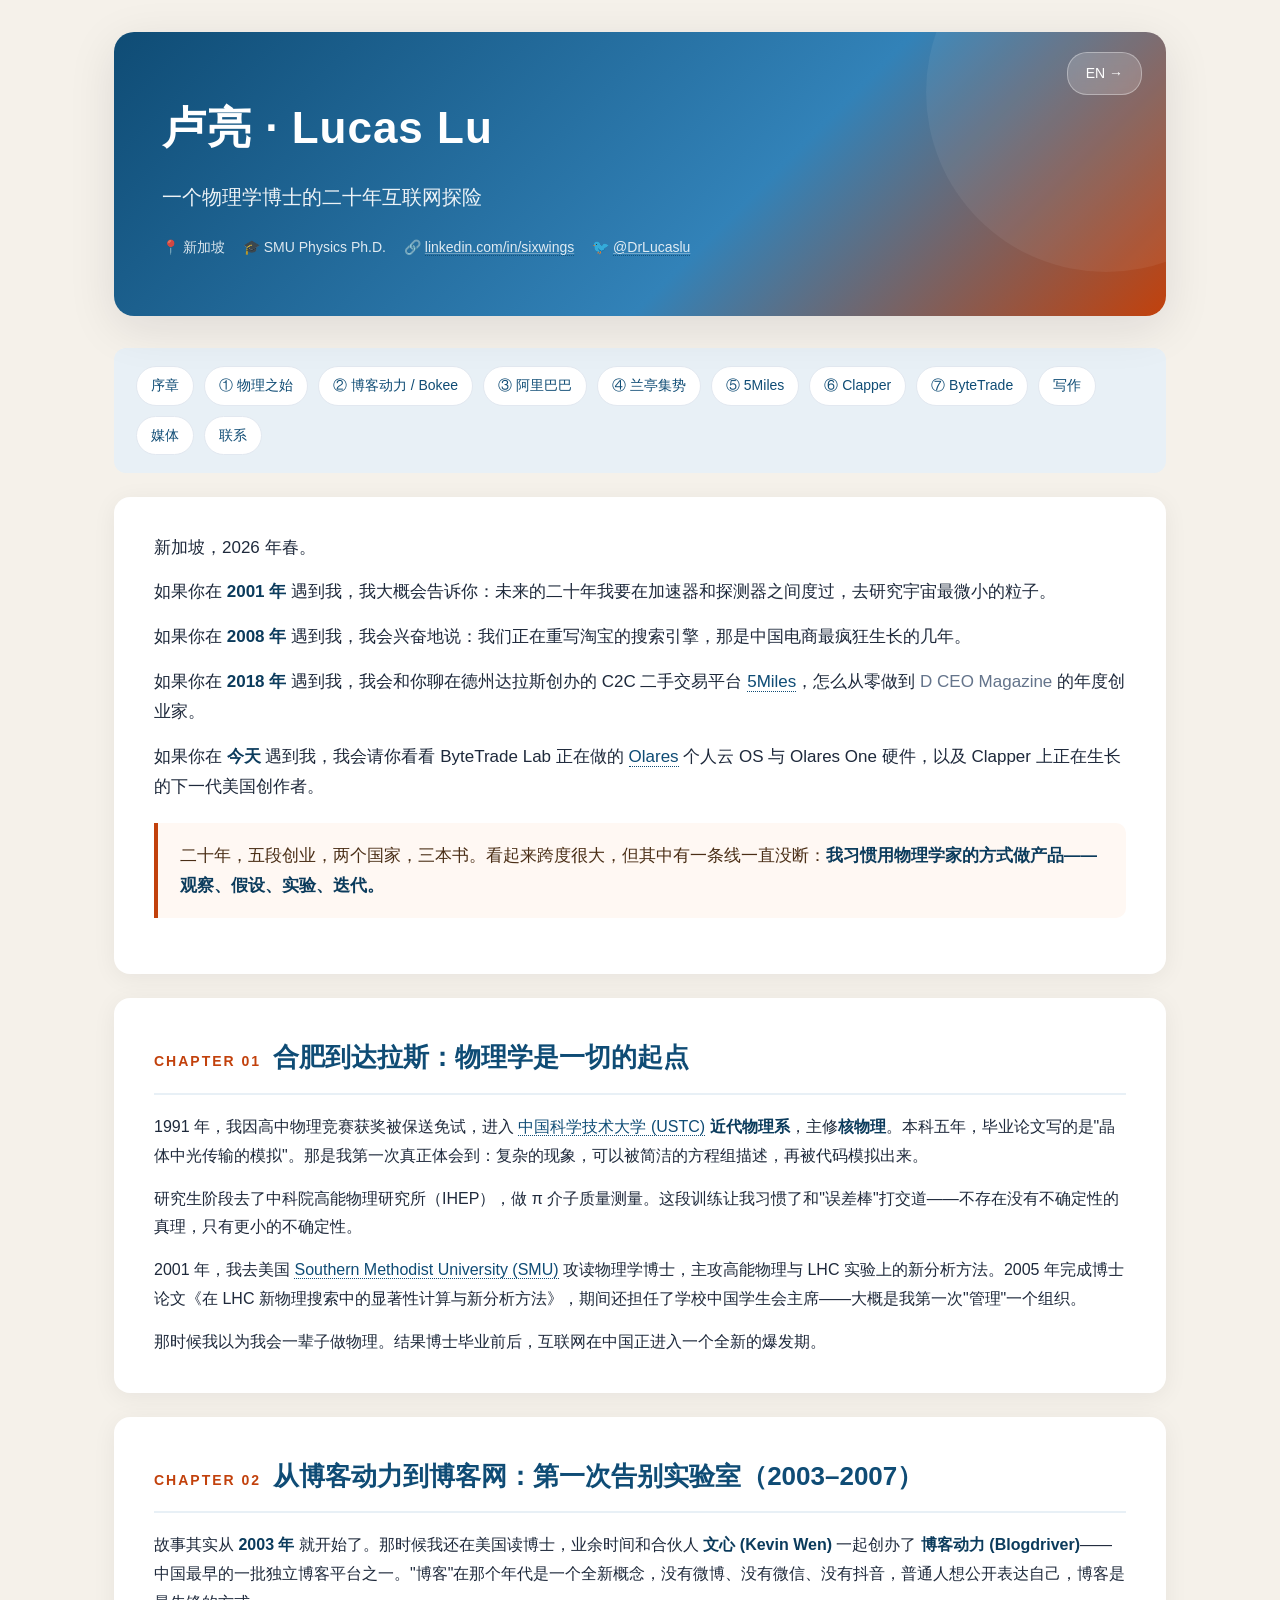
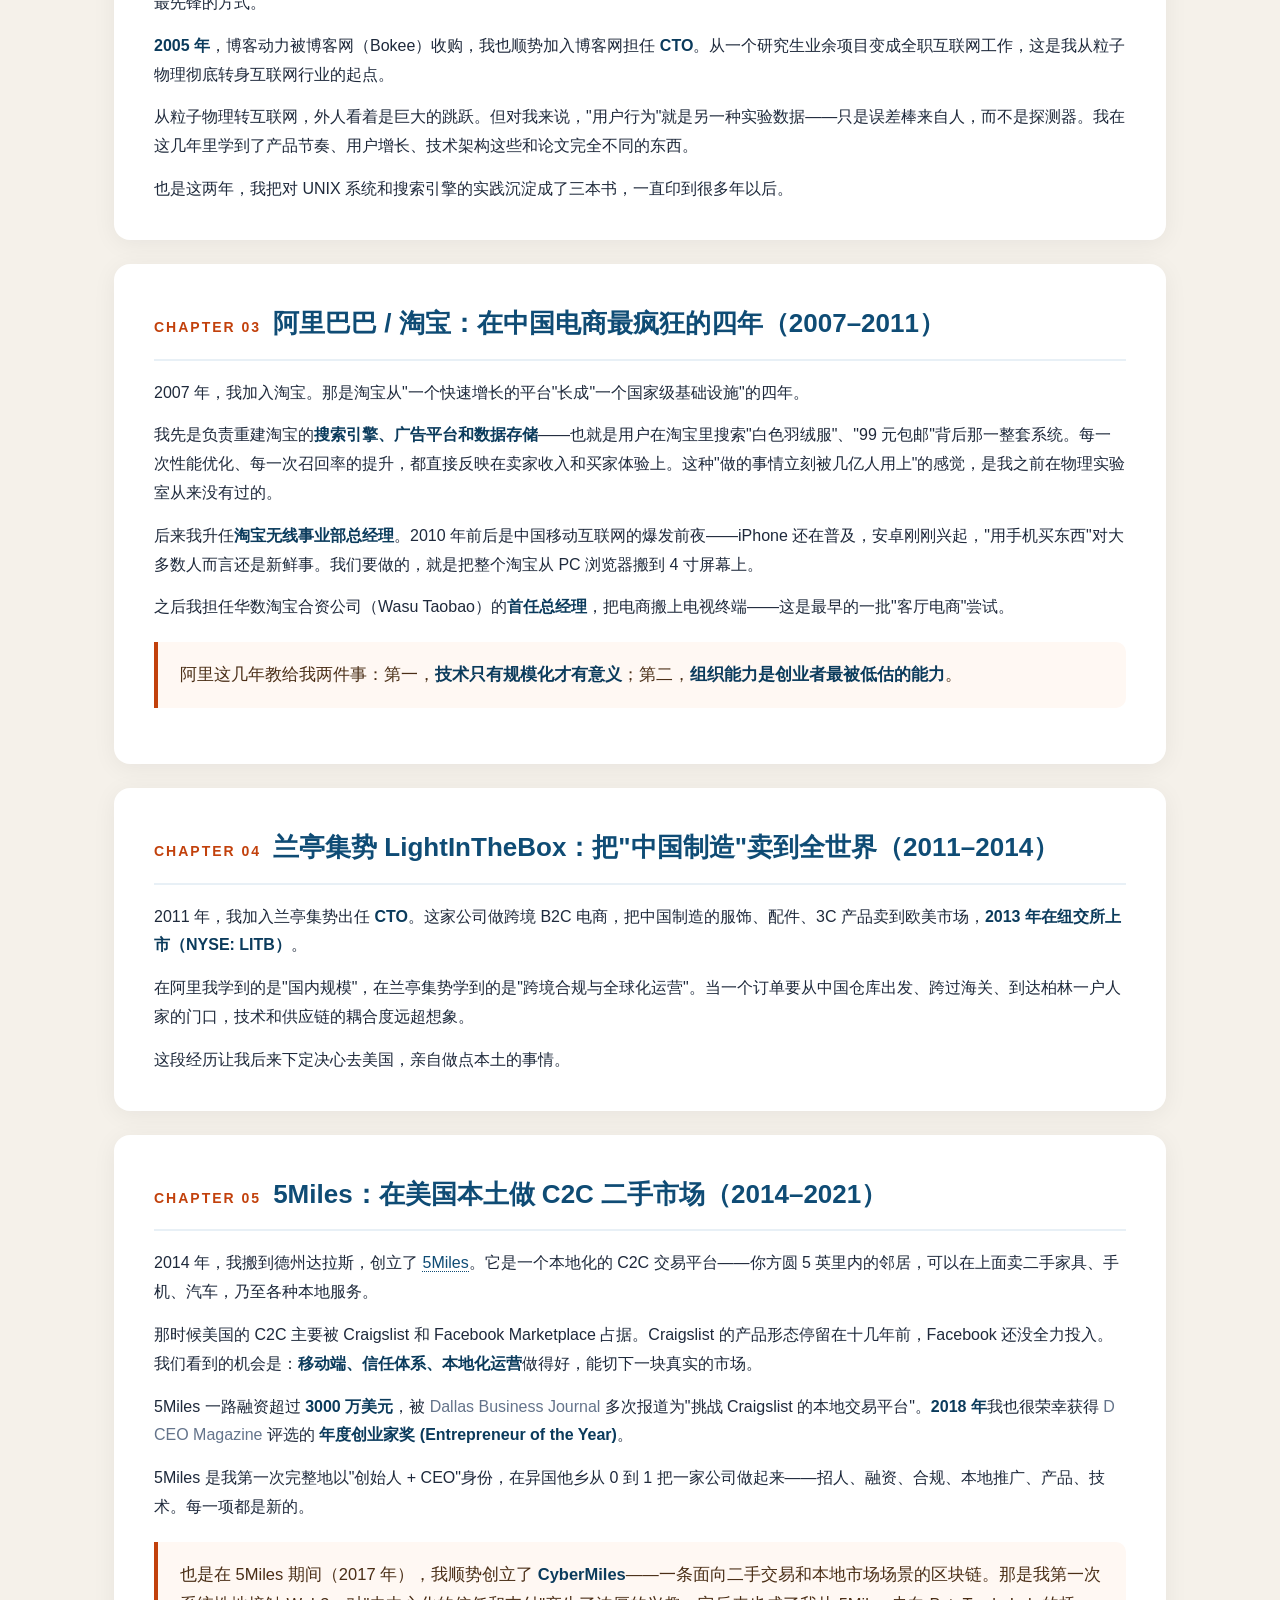
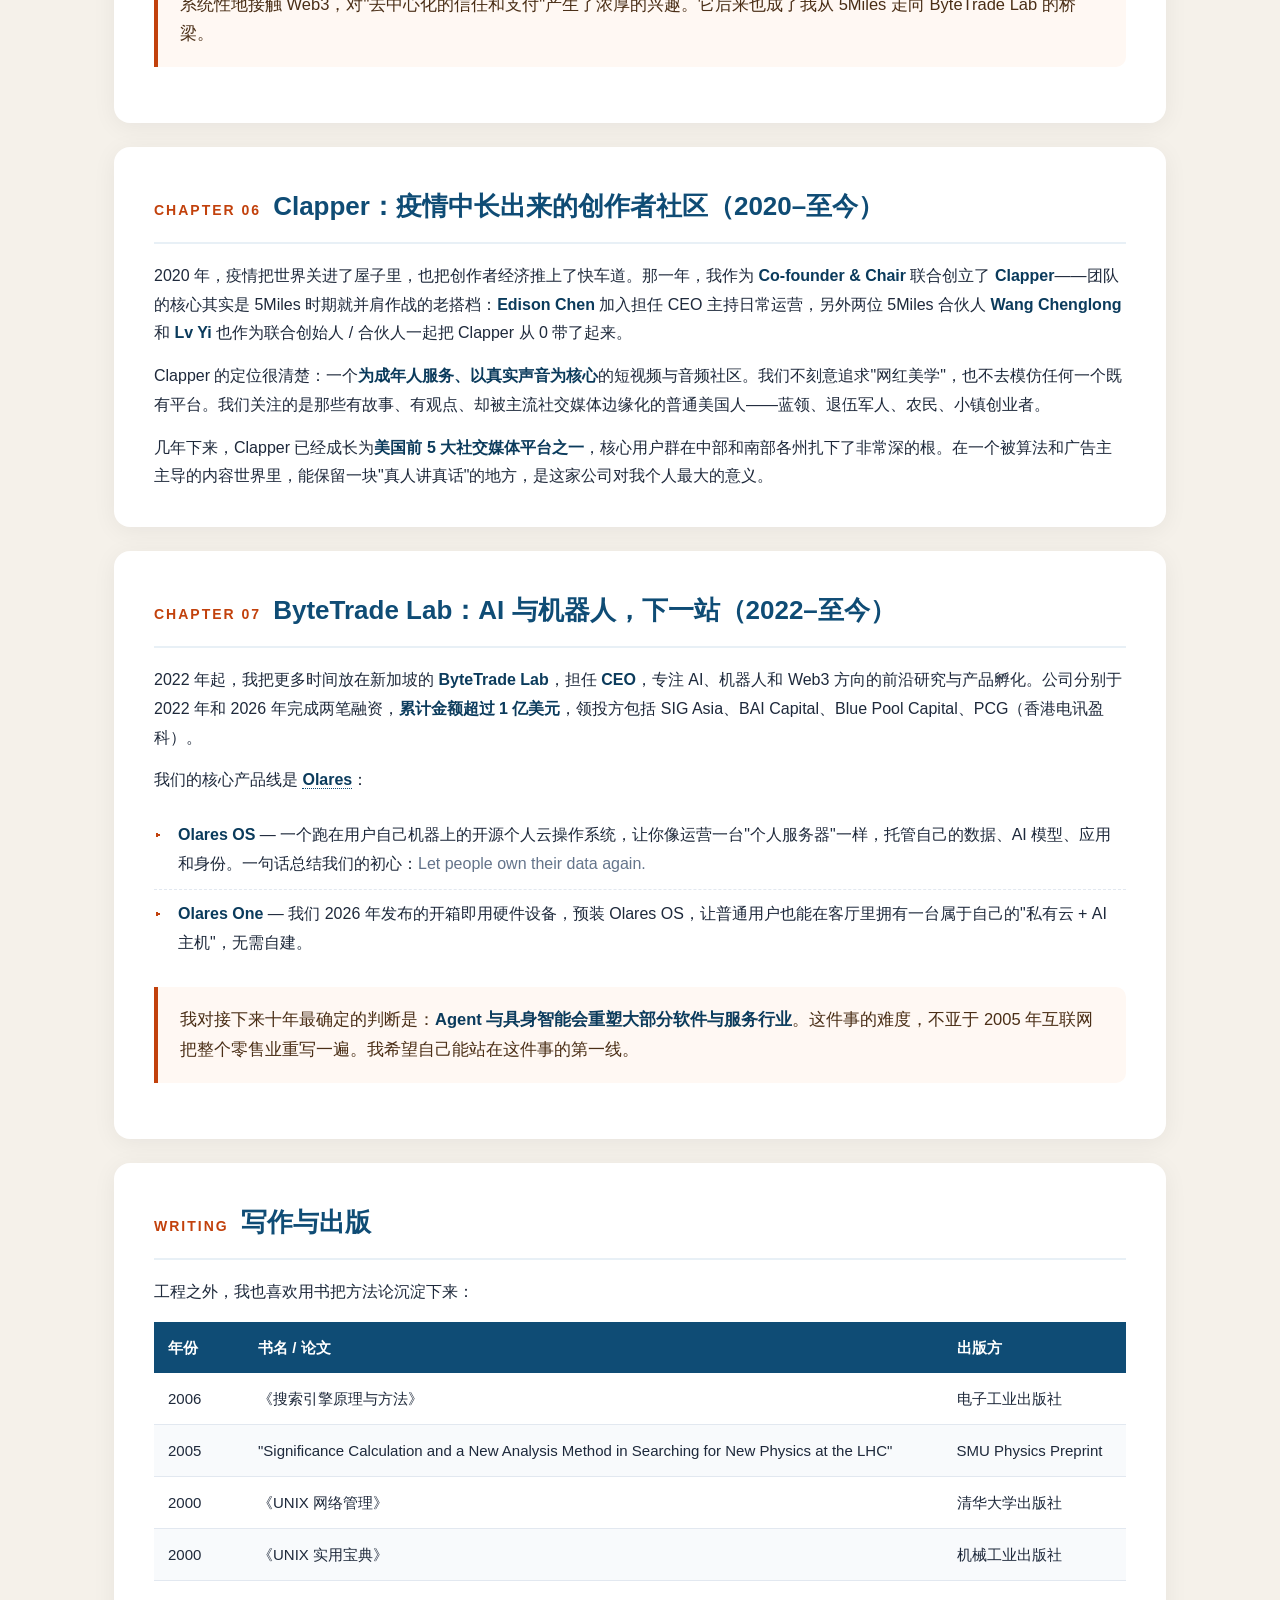
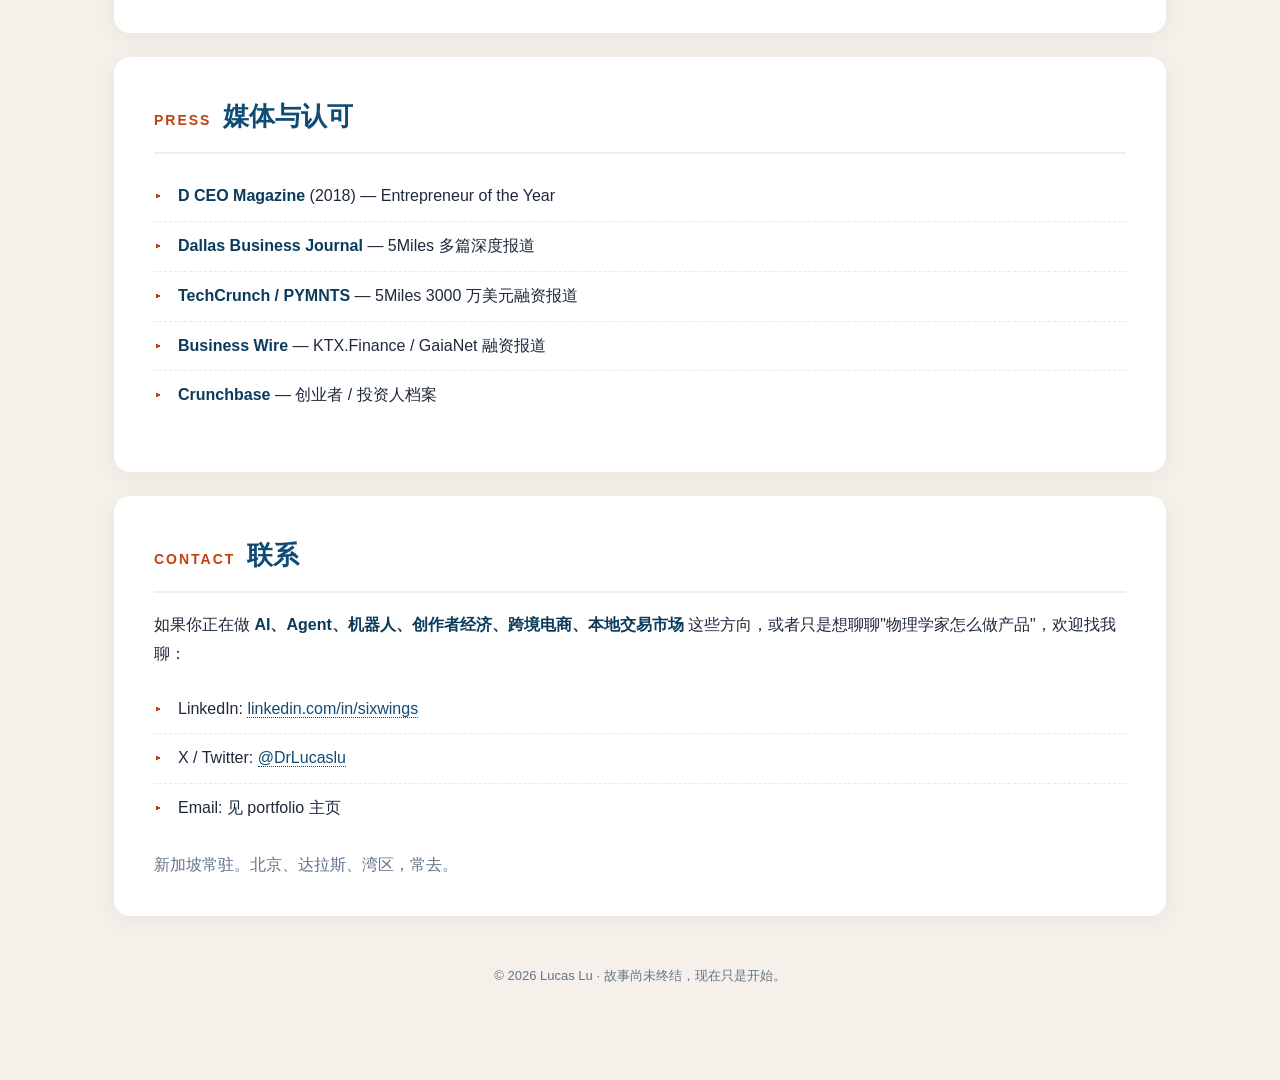
==== commit 7531493b: "Remove bold emphasis from USTC admission note The bolded phrase felt too jarring in the paragraph fl" ====
--- a/index.html
+++ b/index.html
@@ -266,7 +266,7 @@
 
   <section class="card" id="ch1">
     <h2><span class="chapter-num">CHAPTER 01</span>合肥到达拉斯：物理学是一切的起点</h2>
-    <p>1991 年，我因<strong>高中物理竞赛获奖被保送免试</strong>，进入 <a href="https://en.ustc.edu.cn/">中国科学技术大学 (USTC)</a> <strong>近代物理系</strong>，主修<strong>核物理</strong>。本科五年，毕业论文写的是"晶体中光传输的模拟"。那是我第一次真正体会到：复杂的现象，可以被简洁的方程组描述，再被代码模拟出来。</p>
+    <p>1991 年，我因高中物理竞赛获奖被保送免试，进入 <a href="https://en.ustc.edu.cn/">中国科学技术大学 (USTC)</a> <strong>近代物理系</strong>，主修<strong>核物理</strong>。本科五年，毕业论文写的是"晶体中光传输的模拟"。那是我第一次真正体会到：复杂的现象，可以被简洁的方程组描述，再被代码模拟出来。</p>
     <p>研究生阶段去了中科院高能物理研究所（IHEP），做 π 介子质量测量。这段训练让我习惯了和"误差棒"打交道——不存在没有不确定性的真理，只有更小的不确定性。</p>
     <p>2001 年，我去美国 <a href="https://www.smu.edu/">Southern Methodist University (SMU)</a> 攻读物理学博士，主攻高能物理与 LHC 实验上的新分析方法。2005 年完成博士论文《在 LHC 新物理搜索中的显著性计算与新分析方法》，期间还担任了学校中国学生会主席——大概是我第一次"管理"一个组织。</p>
     <p>那时候我以为我会一辈子做物理。结果博士毕业前后，互联网在中国正进入一个全新的爆发期。</p>
